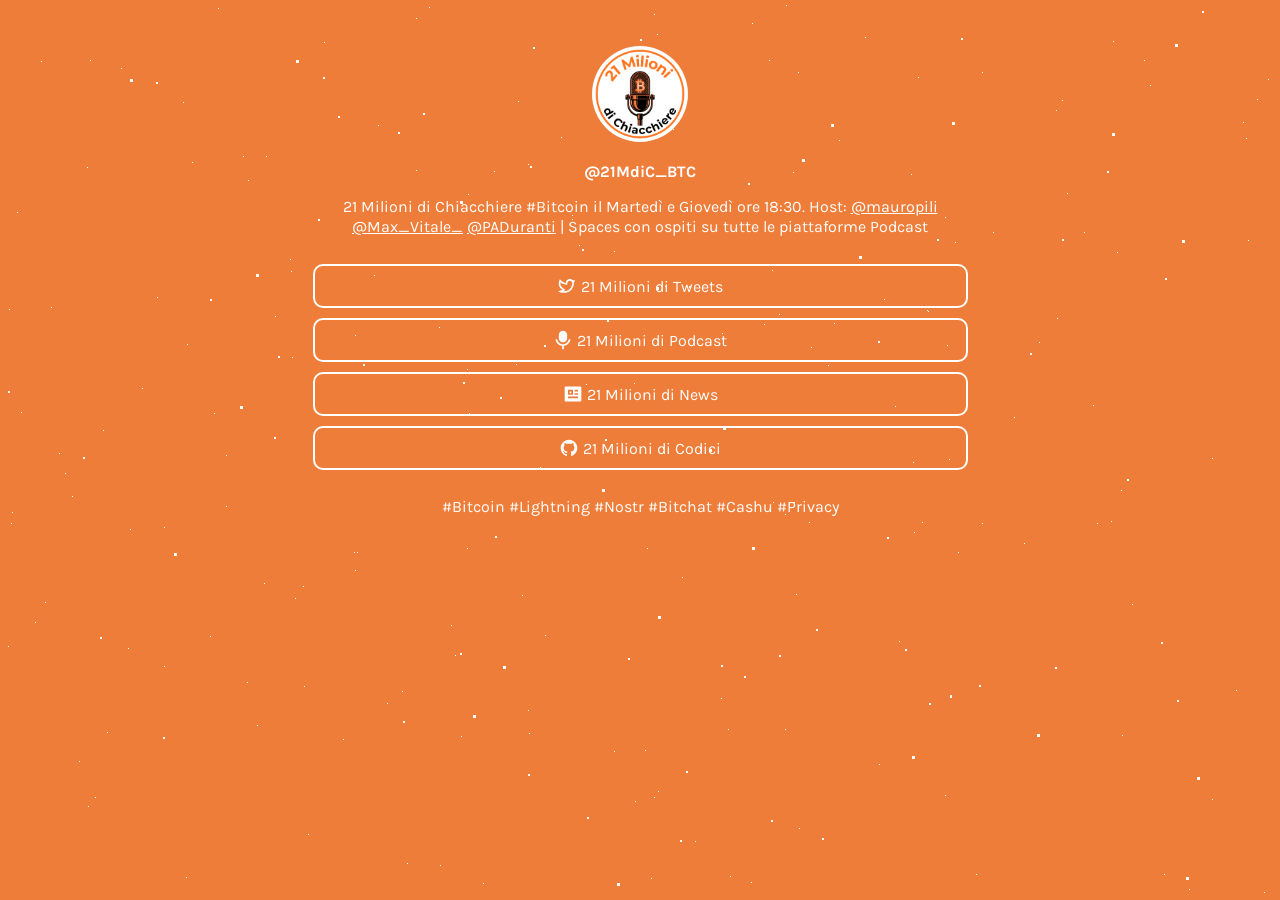
==== index.html @ 263c5168 "add github" ====
<!DOCTYPE html>
<html lang="it">
  <head>
    <meta charset="UTF-8">
    <meta name="viewport" content="width=device-width, initial-scale=1.0">

    <title>21 Milioni | Podcast, News & More</title>
    <meta name="description" content="21 Milioni di Chiacchiere #Bitcoin il Martedì e Giovedì ore 18:30. Host: @mauropili @Max_Vitale_ @PADuranti | Spaces con ospiti su tutte le piattaforme Podcast">

    <meta property="og:title" content="21 Milioni | Podcast, News & More">
    <meta property="og:description" content="21 Milioni di Chiacchiere #Bitcoin il Martedì e Giovedì ore 18:30. Host: @mauropili @Max_Vitale_ @PADuranti | Spaces con ospiti su tutte le piattaforme Podcast">
    <meta property="og:image" content="https://21milioni.com/banner.png">
    <meta property="og:url" content="https://21milioni.com">
    <meta property="og:type" content="website">

    <meta name="twitter:card" content="summary_large_image">
    <meta name="twitter:title" content="21 Milioni | Podcast, News & More">
    <meta name="twitter:description" content="21 Milioni di Chiacchiere #Bitcoin il Martedì e Giovedì ore 18:30. Host: @mauropili @Max_Vitale_ @PADuranti | Spaces con ospiti su tutte le piattaforme Podcast">
    <meta name="twitter:image" content="https://21milioni.com/banner.png">

    <link rel="canonical" href="https://21milioni.com">

    <!-- Favicon -->
    <link rel="icon" href="avatar.png" type="image/x-icon" />
    <!-- Core theme CSS -->
    <link rel="stylesheet" href="style.css">
  </head>

  <body>
    <!-- Parallax Pixel Background Animation -->
    <section class="animated-background">
      <div id="stars1"></div>
      <div id="stars2"></div>
      <div id="stars3"></div>
    </section>
    <!-- End of Parallax Pixel Background Animation -->

    <div id="profilePicture">
      <img src="avatar.png" alt="21 Milioni">
    </div>

    <div id="userName">
      @21MdiC_BTC
    </div>

    <div id="bio">
      21 Milioni di Chiacchiere #Bitcoin il Martedì e Giovedì ore 18:30. Host: <a href="https://twitter.com/mauropili" target="_blank">@mauropili</a> <a href="https://twitter.com/Max_Vitale_" target="_blank">@Max_Vitale_</a> <a href="https://twitter.com/PADuranti" target="_blank">@PADuranti</a> | Spaces con ospiti su tutte le piattaforme Podcast
    </div>

    <div id="links">
      <a class="link" href="https://x.com/21MdiC_BTC" target="_blank">
        <svg class="icon" width="20" xmlns="http://www.w3.org/2000/svg" viewBox="0 0 24 24" fill="currentColor"><path d="M15.3499 5.55005C13.7681 5.55005 12.4786 6.81809 12.4504 8.39658L12.4223 9.97162C12.4164 10.3029 12.143 10.5667 11.8117 10.5608C11.7881 10.5604 11.7646 10.5586 11.7413 10.5554L10.1805 10.3426C8.12699 10.0625 6.15883 9.11736 4.27072 7.54411C3.67275 10.8538 4.84 13.1472 7.65342 14.916L9.40041 16.0142C9.68095 16.1906 9.7654 16.561 9.58903 16.8415C9.54861 16.9058 9.49636 16.9619 9.43504 17.0067L7.84338 18.1696C8.78973 18.229 9.68938 18.1875 10.435 18.0387C15.1526 17.0973 18.2897 13.547 18.2897 7.69109C18.2897 7.213 17.2774 5.55005 15.3499 5.55005ZM10.4507 8.3609C10.4983 5.69584 12.6735 3.55005 15.3499 3.55005C16.7132 3.55005 17.9465 4.10683 18.8348 5.0054C19.5462 5.00005 20.1514 5.17991 21.5035 4.35967C21.1693 6.00005 21.0034 6.71201 20.2897 7.69109C20.2897 15.3326 15.5926 19.0489 10.8264 20C7.5587 20.6522 2.80646 19.5815 1.44531 18.1587C2.13874 18.1054 4.95928 17.802 6.58895 16.6092C5.20994 15.6987 -0.278631 12.4681 3.32772 3.78642C5.02119 5.76307 6.73797 7.10855 8.47807 7.82286C9.63548 8.29798 9.91978 8.2885 10.4507 8.3609Z"></path></svg>
        21 Milioni di Tweets
      </a>
      <a class="link" href="https://fountain.fm/show/zcAwj4EvYevOvVK0cLCh" target="_blank">
        <svg class="icon" width="20" xmlns="http://www.w3.org/2000/svg" viewBox="0 0 24 24" fill="currentColor"><path d="M11.9998 1C14.7612 1 16.9998 3.23858 16.9998 6V10C16.9998 12.7614 14.7612 15 11.9998 15C9.23833 15 6.99976 12.7614 6.99976 10V6C6.99976 3.23858 9.23833 1 11.9998 1ZM3.05469 11H5.07065C5.55588 14.3923 8.47329 17 11.9998 17C15.5262 17 18.4436 14.3923 18.9289 11H20.9448C20.4837 15.1716 17.1714 18.4839 12.9998 18.9451V23H10.9998V18.9451C6.82814 18.4839 3.51584 15.1716 3.05469 11Z"></path></svg>
        21 Milioni di Podcast
      </a>
      <a class="link" href="https://news.21milioni.com" target="_blank">
        <svg class="icon" width="20" xmlns="http://www.w3.org/2000/svg" viewBox="0 0 24 24" fill="currentColor"><path d="M3 3C2.44772 3 2 3.44772 2 4V20C2 20.5523 2.44772 21 3 21H21C21.5523 21 22 20.5523 22 20V4C22 3.44772 21.5523 3 21 3H3ZM6 7H12V13H6V7ZM8 9V11H10V9H8ZM18 9H14V7H18V9ZM14 13V11H18V13H14ZM6 17V15L18 15V17L6 17Z"></path></svg>
        21 Milioni di News
      </a>
      <a class="link" href="https://github.com/21-milioni" target="_blank">
        <svg class="icon" width="20" xmlns="http://www.w3.org/2000/svg" viewBox="0 0 24 24" fill="currentColor"><path d="M12.001 2C6.47598 2 2.00098 6.475 2.00098 12C2.00098 16.425 4.86348 20.1625 8.83848 21.4875C9.33848 21.575 9.52598 21.275 9.52598 21.0125C9.52598 20.775 9.51348 19.9875 9.51348 19.15C7.00098 19.6125 6.35098 18.5375 6.15098 17.975C6.03848 17.6875 5.55098 16.8 5.12598 16.5625C4.77598 16.375 4.27598 15.9125 5.11348 15.9C5.90098 15.8875 6.46348 16.625 6.65098 16.925C7.55098 18.4375 8.98848 18.0125 9.56348 17.75C9.65098 17.1 9.91348 16.6625 10.201 16.4125C7.97598 16.1625 5.65098 15.3 5.65098 11.475C5.65098 10.3875 6.03848 9.4875 6.67598 8.7875C6.57598 8.5375 6.22598 7.5125 6.77598 6.1375C6.77598 6.1375 7.61348 5.875 9.52598 7.1625C10.326 6.9375 11.176 6.825 12.026 6.825C12.876 6.825 13.726 6.9375 14.526 7.1625C16.4385 5.8625 17.276 6.1375 17.276 6.1375C17.826 7.5125 17.476 8.5375 17.376 8.7875C18.0135 9.4875 18.401 10.375 18.401 11.475C18.401 15.3125 16.0635 16.1625 13.8385 16.4125C14.201 16.725 14.5135 17.325 14.5135 18.2625C14.5135 19.6 14.501 20.675 14.501 21.0125C14.501 21.275 14.6885 21.5875 15.1885 21.4875C19.259 20.1133 21.9999 16.2963 22.001 12C22.001 6.475 17.526 2 12.001 2Z"></path></svg>
        21 Milioni di Codici
      </a>
    </div>

    <div id="hashtag">
      #Bitcoin #Lightning #Nostr #Bitchat #Cashu #Privacy
    </div>
  </body>
</html>
---- style.css ----
@import url('https://fonts.googleapis.com/css?family=Karla:400,700&display=swap');

:root {
    --bgColor: rgb(238, 125, 58);
    --bgColor2: rgb(238, 125, 58);
    --accentColor: #FFF;
    --font: 'Karla', sans-serif;
    --delay: .3s;
}

a {
    color: white;
}

body {
    margin: 0;
    padding: 0;
    min-height: 100vh;
    font-family: var(--font);
    background: radial-gradient(ellipse at bottom, var(--bgColor) 0%, var(--bgColor2) 100%);
    /* background-image: url('https://bit.ly/3nFVqJh'); */
    opacity: 0;
    animation: 1s ease-out var(--delay) 1 transitionAnimation; /* duration/timing-function/delay/iterations/name */
    animation-fill-mode: forwards;
    background-repeat: no-repeat;
    background-size: cover;
    position: relative;
}

#profilePicture, #profilePicture img {
    position: relative;
    width: 96px;
    height: 96px;
    display: block;
    margin: 40px auto 20px;
    border-radius: 50%;
    -webkit-tap-highlight-color: transparent;
}

#userName {
    color: var(--accentColor);
    font-size: 1rem;
    font-weight: bold;
    line-height: 1.25;
    display: block;
    font-family: var(--font);
    width: 100%;
    text-align: center;
    text-decoration: none;
}

#bio {
    color: var(--accentColor);
    font-size: 1rem;
    line-height: 1.25;
    display: block;
    font-family: var(--font);
    width: 100%;
    text-align: center;
    text-decoration: none;
    padding-left: 20px;
    padding-right: 20px;
    margin-top: 15px;
    margin-bottom: 15px;
    max-width: 675px;
    margin-left: auto;
    margin-right: auto;
}

#links {
    max-width: 675px;
    width: auto;
    display: block;
    margin: 27px auto;
}

.link {
    position: relative;
    background-color: transparent;
    color: var(--accentColor);
    border: solid var(--accentColor) 2px;
    border-radius: 10px;
    font-size: 1rem;
    text-align: center;
    display: block;
    margin-left: 10px;
    margin-right: 10px;
    margin-bottom: 10px;
    padding: 10px; /* 17px */
    text-decoration: none;
    /* transition: all .25s cubic-bezier(.08, .59, .29, .99); */
    -webkit-tap-highlight-color: transparent;
}

@media (hover: hover) {
    .link:hover {
        background-color: var(--accentColor);
        color: var(--bgColor);
    }
}

.link:active {
    background-color: var(--accentColor);
    color: var(--bgColor);
}

#hashtag {
    position: relative;
    padding-bottom: 20px;
    color: var(--accentColor);
    font-size: 1rem;
    display: block;
    font-family: var(--font);
    width: 100%;
    text-align: center;
}


/*-------------------------animations-----------------------*/
@keyframes transitionAnimation {
    0% {
        opacity: 0;
        transform: translateY(-10px);
    }
    100% {
        opacity: 1;
        transform: translateY(0);
    }
}

@keyframes animate {
    0% {
      background-position: -500%;
    }
    100% {
      background-position: 500%;
    }
}

@keyframes animStar {
    from {
        transform: translateY(0px);
    }
    to {
        transform: translateY(-2000px);
    }
}


/*-------------------------popup------------------------*/
/* credits: https://www.youtube.com/watch?v=lAS2glU0xlc */
.overlay {
    display: flex;
    align-items: center;
    justify-content: center;
    position: fixed;
    top: 0;
    bottom: 0;
    left: 0;
    right: 0;
    background-color: rgba(0, 0, 0, 0.7);
    z-index: 2;
    visibility: hidden;
    opacity: 0;
    overflow: hidden;
    transition: .5s ease-in-out;
}

.popup {
    position: relative;
    top: -43%;
    /* right: -100vh; */
    display: flex;
    flex-direction: column;
    align-items: center;
    max-width: 400px;
    /* max-height: 500px; */
    width: auto;
    height: auto;
    margin: 56px;
    background-color: var(--bgColor);
    /* transform: rotate(32deg); */
    transform: scale(0);
    transition: .5s ease-in-out;
}

.popup-quote {
    font-family : Baskerville, Georgia, serif;
    font-style : italic;
    position: flex;
    color: var(--accentColor);
    padding: 20px;
    text-align: center;
    font-size: 1rem;
}

.popup-photo {
    display: flex;
    width: 100%;
    height: 100%;
}

.popup-photo img {
    width: 100%;
    height: 100%;
}

.overlay:target {
    visibility: visible;
    opacity: 1;
}

.overlay:target .popup {
    transform: scale(1);
    top: 0;
    /* right: 0; */
    /* transform: rotate(0); */
}

.popup-close {
    position: absolute;
    right: -1rem;
    top: -1rem;
    width: 3rem;
    height: 3rem;
    font-size: 1.7rem;
    font-weight: 400;
    border-radius: 100%;
    background-color: var(--bgColor);
    z-index: 4;
    color: var(--accentColor);
    line-height: 2.7rem;
    text-align: center;
    cursor: pointer;
    text-decoration: none;
    -webkit-tap-highlight-color: transparent;
}

@media (hover: hover) {
    .popup-close:hover {
        background-color: var(--accentColor);
        color: var(--bgColor);
    }
}

.popup-close:active {
    background-color: var(--accentColor);
    color: var(--bgColor);
}


/*-----------------------parallax-----------------------*/
/* credits: https://www.youtube.com/watch?v=aywzn9cf-_U */
#stars1 {
    width: 1px;
    height: 1px;
    background: transparent;
    animation: animStar 120s linear infinite;

    box-shadow: 779px 1331px #fff, 324px 42px #fff, 303px 586px #fff,
    1312px 276px #fff, 451px 625px #fff, 521px 1931px #fff, 1087px 1871px #fff,
    36px 1546px #fff, 132px 934px #fff, 1698px 901px #fff, 1418px 664px #fff,
    1448px 1157px #fff, 1084px 232px #fff, 347px 1776px #fff, 1722px 243px #fff,
    1629px 835px #fff, 479px 969px #fff, 1231px 960px #fff, 586px 384px #fff,
    164px 527px #fff, 8px 646px #fff, 1150px 1126px #fff, 665px 1357px #fff,
    1556px 1982px #fff, 1260px 1961px #fff, 1675px 1741px #fff,
    1843px 1514px #fff, 718px 1628px #fff, 242px 1343px #fff, 1497px 1880px #fff,
    1364px 230px #fff, 1739px 1302px #fff, 636px 959px #fff, 304px 686px #fff,
    614px 751px #fff, 1935px 816px #fff, 1428px 60px #fff, 355px 335px #fff,
    1594px 158px #fff, 90px 60px #fff, 1553px 162px #fff, 1239px 1825px #fff,
    1945px 587px #fff, 749px 1785px #fff, 1987px 1172px #fff, 1301px 1237px #fff,
    1039px 342px #fff, 1585px 1481px #fff, 995px 1048px #fff, 524px 932px #fff,
    214px 413px #fff, 1701px 1300px #fff, 1037px 1613px #fff, 1871px 996px #fff,
    1360px 1635px #fff, 1110px 1313px #fff, 412px 1783px #fff, 1949px 177px #fff,
    903px 1854px #fff, 700px 1936px #fff, 378px 125px #fff, 308px 834px #fff,
    1118px 962px #fff, 1350px 1929px #fff, 781px 1811px #fff, 561px 137px #fff,
    757px 1148px #fff, 1670px 1979px #fff, 343px 739px #fff, 945px 795px #fff,
    576px 1903px #fff, 1078px 1436px #fff, 1583px 450px #fff, 1366px 474px #fff,
    297px 1873px #fff, 192px 162px #fff, 1624px 1633px #fff, 59px 453px #fff,
    82px 1872px #fff, 1933px 498px #fff, 1966px 1974px #fff, 1975px 1688px #fff,
    779px 314px #fff, 1858px 1543px #fff, 73px 1507px #fff, 1693px 975px #fff,
    1683px 108px #fff, 1768px 1654px #fff, 654px 14px #fff, 494px 171px #fff,
    1689px 1895px #fff, 1660px 263px #fff, 1031px 903px #fff, 1203px 1393px #fff,
    1333px 1421px #fff, 1113px 41px #fff, 1206px 1645px #fff, 1325px 1635px #fff,
    142px 388px #fff, 572px 215px #fff, 1535px 296px #fff, 1419px 407px #fff,
    1379px 1003px #fff, 329px 469px #fff, 1791px 1652px #fff, 935px 1802px #fff,
    1330px 1820px #fff, 421px 1933px #fff, 828px 365px #fff, 275px 316px #fff,
    707px 960px #fff, 1605px 1554px #fff, 625px 58px #fff, 717px 1697px #fff,
    1669px 246px #fff, 1925px 322px #fff, 1154px 1803px #fff, 1929px 295px #fff,
    1248px 240px #fff, 1045px 1755px #fff, 166px 942px #fff, 1888px 1773px #fff,
    678px 1963px #fff, 1370px 569px #fff, 1974px 1400px #fff, 1786px 460px #fff,
    51px 307px #fff, 784px 1400px #fff, 730px 1258px #fff, 1712px 393px #fff,
    416px 170px #fff, 1797px 1932px #fff, 572px 219px #fff, 1557px 1856px #fff,
    218px 8px #fff, 348px 1334px #fff, 469px 413px #fff, 385px 1738px #fff,
    1357px 1818px #fff, 240px 942px #fff, 248px 1847px #fff, 1535px 806px #fff,
    236px 1514px #fff, 1429px 1556px #fff, 73px 1633px #fff, 1398px 1121px #fff,
    671px 1301px #fff, 1404px 1663px #fff, 740px 1018px #fff, 1600px 377px #fff,
    785px 514px #fff, 112px 1084px #fff, 1915px 1887px #fff, 1463px 1848px #fff,
    687px 1115px #fff, 1268px 1768px #fff, 1729px 1425px #fff,
    1284px 1022px #fff, 801px 974px #fff, 1975px 1317px #fff, 1354px 834px #fff,
    1446px 1484px #fff, 1283px 1786px #fff, 11px 523px #fff, 1842px 236px #fff,
    1355px 654px #fff, 429px 7px #fff, 1033px 1128px #fff, 157px 297px #fff,
    545px 635px #fff, 52px 1080px #fff, 827px 1520px #fff, 1121px 490px #fff,
    9px 309px #fff, 1744px 1586px #fff, 1014px 417px #fff, 1534px 524px #fff,
    958px 552px #fff, 1403px 1496px #fff, 387px 703px #fff, 1522px 548px #fff,
    1355px 282px #fff, 1532px 601px #fff, 1838px 790px #fff, 290px 259px #fff,
    295px 598px #fff, 1601px 539px #fff, 1561px 1272px #fff, 34px 1922px #fff,
    1024px 543px #fff, 467px 369px #fff, 722px 333px #fff, 1976px 1255px #fff,
    766px 983px #fff, 1582px 1285px #fff, 12px 512px #fff, 617px 1410px #fff,
    682px 577px #fff, 1334px 1438px #fff, 439px 327px #fff, 1617px 1661px #fff,
    673px 129px #fff, 794px 941px #fff, 1386px 1902px #fff, 37px 1353px #fff,
    1467px 1353px #fff, 416px 18px #fff, 187px 344px #fff, 200px 1898px #fff,
    1491px 1619px #fff, 811px 347px #fff, 924px 1827px #fff, 945px 217px #fff,
    1735px 1228px #fff, 379px 1890px #fff, 79px 761px #fff, 825px 1837px #fff,
    1980px 1558px #fff, 1308px 1573px #fff, 1488px 1726px #fff,
    382px 1208px #fff, 522px 595px #fff, 1277px 1898px #fff, 354px 552px #fff,
    161px 1784px #fff, 614px 251px #fff, 526px 1576px #fff, 17px 212px #fff,
    179px 996px #fff, 467px 1208px #fff, 1944px 1838px #fff, 1140px 1093px #fff,
    858px 1007px #fff, 200px 1064px #fff, 423px 1964px #fff, 1945px 439px #fff,
    1377px 689px #fff, 1120px 1437px #fff, 1876px 668px #fff, 907px 1324px #fff,
    343px 1976px #fff, 1816px 1501px #fff, 1849px 177px #fff, 647px 91px #fff,
    1984px 1012px #fff, 1336px 1300px #fff, 128px 648px #fff, 305px 1060px #fff,
    1324px 826px #fff, 1263px 1314px #fff, 1801px 629px #fff, 1614px 1555px #fff,
    1634px 90px #fff, 1603px 452px #fff, 891px 1984px #fff, 1556px 1906px #fff,
    121px 68px #fff, 1676px 1714px #fff, 516px 936px #fff, 1947px 1492px #fff,
    1455px 1519px #fff, 45px 602px #fff, 205px 1039px #fff, 793px 172px #fff,
    1562px 1739px #fff, 1056px 110px #fff, 1512px 379px #fff, 1795px 1621px #fff,
    1848px 607px #fff, 262px 1719px #fff, 477px 991px #fff, 483px 883px #fff,
    1239px 1197px #fff, 1496px 647px #fff, 1649px 25px #fff, 1491px 1946px #fff,
    119px 996px #fff, 179px 1472px #fff, 1341px 808px #fff, 1565px 1700px #fff,
    407px 1544px #fff, 1754px 357px #fff, 1288px 981px #fff, 902px 1997px #fff,
    1755px 1668px #fff, 186px 877px #fff, 1202px 1882px #fff, 461px 1213px #fff,
    1400px 748px #fff, 1969px 1899px #fff, 809px 522px #fff, 514px 1219px #fff,
    374px 275px #fff, 938px 1973px #fff, 357px 552px #fff, 144px 1722px #fff,
    1572px 912px #fff, 402px 1858px #fff, 1544px 1195px #fff, 667px 1257px #fff,
    727px 1496px #fff, 993px 232px #fff, 1772px 313px #fff, 1040px 1590px #fff,
    1204px 1973px #fff, 1268px 79px #fff, 1555px 1048px #fff, 986px 1707px #fff,
    978px 1710px #fff, 713px 360px #fff, 407px 863px #fff, 461px 736px #fff,
    284px 1608px #fff, 103px 430px #fff, 1283px 1319px #fff, 977px 1186px #fff,
    1966px 1516px #fff, 1287px 1129px #fff, 70px 1098px #fff, 1189px 889px #fff,
    1126px 1734px #fff, 309px 1292px #fff, 879px 764px #fff, 65px 473px #fff,
    1003px 1959px #fff, 658px 791px #fff, 402px 1576px #fff, 35px 622px #fff,
    529px 1589px #fff, 164px 666px #fff, 1876px 1290px #fff, 1541px 526px #fff,
    270px 1297px #fff, 440px 865px #fff, 1500px 802px #fff, 182px 1754px #fff,
    1264px 892px #fff, 272px 1249px #fff, 1289px 1535px #fff, 190px 1646px #fff,
    955px 242px #fff, 1456px 1597px #fff, 1727px 1983px #fff, 635px 801px #fff,
    226px 455px #fff, 1396px 1710px #fff, 849px 1863px #fff, 237px 1264px #fff,
    839px 140px #fff, 1122px 735px #fff, 1280px 15px #fff, 1318px 242px #fff,
    1819px 1148px #fff, 333px 1392px #fff, 1949px 553px #fff, 1878px 1332px #fff,
    467px 548px #fff, 1812px 1082px #fff, 1067px 193px #fff, 243px 156px #fff,
    483px 1616px #fff, 1714px 933px #fff, 759px 1800px #fff, 1822px 995px #fff,
    1877px 572px #fff, 581px 1084px #fff, 107px 732px #fff, 642px 1837px #fff,
    166px 1493px #fff, 1555px 198px #fff, 819px 307px #fff, 947px 345px #fff,
    827px 224px #fff, 927px 1394px #fff, 540px 467px #fff, 1093px 405px #fff,
    1140px 927px #fff, 130px 529px #fff, 33px 1980px #fff, 1147px 1663px #fff,
    1616px 1436px #fff, 528px 710px #fff, 798px 1100px #fff, 505px 1480px #fff,
    899px 641px #fff, 1909px 1949px #fff, 1311px 964px #fff, 979px 1301px #fff,
    1393px 969px #fff, 1793px 1886px #fff, 292px 357px #fff, 1196px 1718px #fff,
    1290px 1994px #fff, 537px 1973px #fff, 1181px 1674px #fff,
    1740px 1566px #fff, 1307px 265px #fff, 922px 522px #fff, 1892px 472px #fff,
    384px 1746px #fff, 392px 1098px #fff, 647px 548px #fff, 390px 1498px #fff,
    1246px 138px #fff, 730px 876px #fff, 192px 1472px #fff, 1790px 1789px #fff,
    928px 311px #fff, 1253px 1647px #fff, 747px 1921px #fff, 1561px 1025px #fff,
    1533px 1292px #fff, 1985px 195px #fff, 728px 729px #fff, 1712px 1936px #fff,
    512px 1717px #fff, 1528px 483px #fff, 313px 1642px #fff, 281px 1849px #fff,
    1212px 799px #fff, 435px 1191px #fff, 1422px 611px #fff, 1718px 1964px #fff,
    411px 944px #fff, 210px 636px #fff, 1502px 1295px #fff, 1434px 349px #fff,
    769px 60px #fff, 747px 1053px #fff, 789px 504px #fff, 1436px 1264px #fff,
    1893px 1225px #fff, 1394px 1788px #fff, 1108px 1317px #fff,
    1673px 1395px #fff, 854px 1010px #fff, 1705px 80px #fff, 1858px 148px #fff,
    1729px 344px #fff, 1388px 664px #fff, 895px 406px #fff, 1479px 157px #fff,
    1441px 1157px #fff, 552px 1900px #fff, 516px 364px #fff, 1647px 189px #fff,
    1427px 1071px #fff, 785px 729px #fff, 1080px 1710px #fff, 504px 204px #fff,
    1177px 1622px #fff, 657px 34px #fff, 1296px 1099px #fff, 248px 180px #fff,
    1212px 1568px #fff, 667px 1562px #fff, 695px 841px #fff, 1608px 1247px #fff,
    751px 882px #fff, 87px 167px #fff, 607px 1368px #fff, 1363px 1203px #fff,
    1836px 317px #fff, 1668px 1703px #fff, 830px 1154px #fff, 1721px 1398px #fff,
    1601px 1280px #fff, 976px 874px #fff, 1743px 254px #fff, 1020px 1815px #fff,
    1670px 1766px #fff, 1890px 735px #fff, 1379px 136px #fff, 1864px 695px #fff,
    206px 965px #fff, 1404px 1932px #fff, 1923px 1360px #fff, 247px 682px #fff,
    519px 1708px #fff, 645px 750px #fff, 1164px 1204px #fff, 834px 323px #fff,
    172px 1350px #fff, 213px 972px #fff, 1837px 190px #fff, 285px 1806px #fff,
    1047px 1299px #fff, 1548px 825px #fff, 1730px 324px #fff, 1346px 1909px #fff,
    772px 270px #fff, 345px 1190px #fff, 478px 1433px #fff, 1479px 25px #fff,
    1994px 1830px #fff, 1744px 732px #fff, 20px 1635px #fff, 690px 1795px #fff,
    1594px 569px #fff, 579px 245px #fff, 1398px 733px #fff, 408px 1352px #fff,
    1774px 120px #fff, 1152px 1370px #fff, 1698px 1810px #fff, 710px 1450px #fff,
    665px 286px #fff, 493px 1720px #fff, 786px 5px #fff, 637px 1140px #fff,
    764px 324px #fff, 927px 310px #fff, 938px 1424px #fff, 1884px 744px #fff,
    913px 462px #fff, 1831px 1936px #fff, 1527px 249px #fff, 36px 1381px #fff,
    1597px 581px #fff, 1530px 355px #fff, 949px 459px #fff, 799px 828px #fff,
    242px 1471px #fff, 654px 797px #fff, 796px 594px #fff, 1365px 678px #fff,
    752px 23px #fff, 1630px 541px #fff, 982px 72px #fff, 1733px 1831px #fff,
    21px 412px #fff, 775px 998px #fff, 335px 1945px #fff, 264px 583px #fff,
    158px 1311px #fff, 528px 164px #fff, 1978px 574px #fff, 717px 1203px #fff,
    734px 1591px #fff, 1555px 820px #fff, 16px 1943px #fff, 1625px 1177px #fff,
    1236px 690px #fff, 1585px 1590px #fff, 1737px 1728px #fff, 721px 698px #fff,
    1804px 1186px #fff, 166px 980px #fff, 1850px 230px #fff, 330px 1712px #fff,
    95px 797px #fff, 1948px 1078px #fff, 469px 939px #fff, 1269px 1899px #fff,
    955px 1220px #fff, 1137px 1075px #fff, 312px 1293px #fff, 986px 1762px #fff,
    1103px 1238px #fff, 428px 1993px #fff, 355px 570px #fff, 977px 1836px #fff,
    1395px 1092px #fff, 276px 913px #fff, 1743px 656px #fff, 773px 502px #fff,
    1686px 1322px #fff, 1516px 1945px #fff, 1334px 501px #fff, 266px 156px #fff,
    455px 655px #fff, 798px 72px #fff, 1059px 1259px #fff, 1402px 1687px #fff,
    236px 1329px #fff, 1455px 786px #fff, 146px 1228px #fff, 1851px 823px #fff,
    1062px 100px #fff, 1220px 953px #fff, 20px 1826px #fff, 36px 1063px #fff,
    1525px 338px #fff, 790px 1521px #fff, 741px 1099px #fff, 288px 1489px #fff,
    700px 1060px #fff, 390px 1071px #fff, 411px 1036px #fff, 1853px 1072px #fff,
    1446px 1085px #fff, 1164px 874px #fff, 924px 925px #fff, 291px 271px #fff,
    1257px 1964px #fff, 1580px 1352px #fff, 1507px 1216px #fff, 211px 956px #fff,
    985px 1195px #fff, 975px 1640px #fff, 518px 101px #fff, 663px 1395px #fff,
    914px 532px #fff, 145px 1320px #fff, 69px 1397px #fff, 982px 523px #fff,
    257px 725px #fff, 1599px 831px #fff, 1636px 1513px #fff, 1250px 1158px #fff,
    1132px 604px #fff, 183px 102px #fff, 1057px 318px #fff, 1247px 1835px #fff,
    1983px 1110px #fff, 1077px 1455px #fff, 921px 1770px #fff, 806px 1350px #fff,
    1938px 1992px #fff, 855px 1260px #fff, 902px 1345px #fff, 658px 1908px #fff,
    1845px 679px #fff, 712px 1482px #fff, 595px 950px #fff, 1784px 1992px #fff,
    1847px 1785px #fff, 691px 1004px #fff, 175px 1179px #fff, 1666px 1911px #fff,
    41px 61px #fff, 971px 1080px #fff, 1830px 1450px #fff, 1351px 1518px #fff,
    1257px 99px #fff, 1395px 1498px #fff, 1117px 252px #fff, 1779px 597px #fff,
    1346px 729px #fff, 1108px 1144px #fff, 402px 691px #fff, 72px 496px #fff,
    1673px 1604px #fff, 1497px 974px #fff, 1865px 1664px #fff, 88px 806px #fff,
    918px 77px #fff, 244px 1118px #fff, 256px 1820px #fff, 1851px 1840px #fff,
    605px 1851px #fff, 634px 383px #fff, 865px 37px #fff, 943px 1024px #fff,
    1951px 177px #fff, 1097px 523px #fff, 985px 1700px #fff, 1243px 122px #fff,
    768px 1070px #fff, 468px 194px #fff, 320px 1867px #fff, 1850px 185px #fff,
    380px 1616px #fff, 468px 1294px #fff, 1122px 1743px #fff, 884px 299px #fff,
    1300px 1917px #fff, 1860px 396px #fff, 1270px 990px #fff, 529px 733px #fff,
    1975px 1347px #fff, 1885px 685px #fff, 226px 506px #fff, 651px 878px #fff,
    1323px 680px #fff, 1284px 680px #fff, 238px 1967px #fff, 911px 174px #fff,
    1111px 521px #fff, 1150px 85px #fff, 794px 502px #fff, 484px 1856px #fff,
    1809px 368px #fff, 112px 953px #fff, 590px 1009px #fff, 1655px 311px #fff,
    100px 1026px #fff, 1803px 352px #fff, 865px 306px #fff, 1077px 1019px #fff,
    1335px 872px #fff, 1647px 1298px #fff, 1233px 1387px #fff, 698px 1036px #fff,
    659px 1860px #fff, 388px 1412px #fff, 1212px 458px #fff, 755px 1468px #fff,
    696px 1654px #fff, 1144px 60px #fff;
}

#stars1:after {
    content: '';
    position: absolute;
    top: auto;
    width: 1px;
    height: 1px;
    background: transparent;

    box-shadow: 779px 1331px #fff, 324px 42px #fff, 303px 586px #fff,
    1312px 276px #fff, 451px 625px #fff, 521px 1931px #fff, 1087px 1871px #fff,
    36px 1546px #fff, 132px 934px #fff, 1698px 901px #fff, 1418px 664px #fff,
    1448px 1157px #fff, 1084px 232px #fff, 347px 1776px #fff, 1722px 243px #fff,
    1629px 835px #fff, 479px 969px #fff, 1231px 960px #fff, 586px 384px #fff,
    164px 527px #fff, 8px 646px #fff, 1150px 1126px #fff, 665px 1357px #fff,
    1556px 1982px #fff, 1260px 1961px #fff, 1675px 1741px #fff,
    1843px 1514px #fff, 718px 1628px #fff, 242px 1343px #fff, 1497px 1880px #fff,
    1364px 230px #fff, 1739px 1302px #fff, 636px 959px #fff, 304px 686px #fff,
    614px 751px #fff, 1935px 816px #fff, 1428px 60px #fff, 355px 335px #fff,
    1594px 158px #fff, 90px 60px #fff, 1553px 162px #fff, 1239px 1825px #fff,
    1945px 587px #fff, 749px 1785px #fff, 1987px 1172px #fff, 1301px 1237px #fff,
    1039px 342px #fff, 1585px 1481px #fff, 995px 1048px #fff, 524px 932px #fff,
    214px 413px #fff, 1701px 1300px #fff, 1037px 1613px #fff, 1871px 996px #fff,
    1360px 1635px #fff, 1110px 1313px #fff, 412px 1783px #fff, 1949px 177px #fff,
    903px 1854px #fff, 700px 1936px #fff, 378px 125px #fff, 308px 834px #fff,
    1118px 962px #fff, 1350px 1929px #fff, 781px 1811px #fff, 561px 137px #fff,
    757px 1148px #fff, 1670px 1979px #fff, 343px 739px #fff, 945px 795px #fff,
    576px 1903px #fff, 1078px 1436px #fff, 1583px 450px #fff, 1366px 474px #fff,
    297px 1873px #fff, 192px 162px #fff, 1624px 1633px #fff, 59px 453px #fff,
    82px 1872px #fff, 1933px 498px #fff, 1966px 1974px #fff, 1975px 1688px #fff,
    779px 314px #fff, 1858px 1543px #fff, 73px 1507px #fff, 1693px 975px #fff,
    1683px 108px #fff, 1768px 1654px #fff, 654px 14px #fff, 494px 171px #fff,
    1689px 1895px #fff, 1660px 263px #fff, 1031px 903px #fff, 1203px 1393px #fff,
    1333px 1421px #fff, 1113px 41px #fff, 1206px 1645px #fff, 1325px 1635px #fff,
    142px 388px #fff, 572px 215px #fff, 1535px 296px #fff, 1419px 407px #fff,
    1379px 1003px #fff, 329px 469px #fff, 1791px 1652px #fff, 935px 1802px #fff,
    1330px 1820px #fff, 421px 1933px #fff, 828px 365px #fff, 275px 316px #fff,
    707px 960px #fff, 1605px 1554px #fff, 625px 58px #fff, 717px 1697px #fff,
    1669px 246px #fff, 1925px 322px #fff, 1154px 1803px #fff, 1929px 295px #fff,
    1248px 240px #fff, 1045px 1755px #fff, 166px 942px #fff, 1888px 1773px #fff,
    678px 1963px #fff, 1370px 569px #fff, 1974px 1400px #fff, 1786px 460px #fff,
    51px 307px #fff, 784px 1400px #fff, 730px 1258px #fff, 1712px 393px #fff,
    416px 170px #fff, 1797px 1932px #fff, 572px 219px #fff, 1557px 1856px #fff,
    218px 8px #fff, 348px 1334px #fff, 469px 413px #fff, 385px 1738px #fff,
    1357px 1818px #fff, 240px 942px #fff, 248px 1847px #fff, 1535px 806px #fff,
    236px 1514px #fff, 1429px 1556px #fff, 73px 1633px #fff, 1398px 1121px #fff,
    671px 1301px #fff, 1404px 1663px #fff, 740px 1018px #fff, 1600px 377px #fff,
    785px 514px #fff, 112px 1084px #fff, 1915px 1887px #fff, 1463px 1848px #fff,
    687px 1115px #fff, 1268px 1768px #fff, 1729px 1425px #fff,
    1284px 1022px #fff, 801px 974px #fff, 1975px 1317px #fff, 1354px 834px #fff,
    1446px 1484px #fff, 1283px 1786px #fff, 11px 523px #fff, 1842px 236px #fff,
    1355px 654px #fff, 429px 7px #fff, 1033px 1128px #fff, 157px 297px #fff,
    545px 635px #fff, 52px 1080px #fff, 827px 1520px #fff, 1121px 490px #fff,
    9px 309px #fff, 1744px 1586px #fff, 1014px 417px #fff, 1534px 524px #fff,
    958px 552px #fff, 1403px 1496px #fff, 387px 703px #fff, 1522px 548px #fff,
    1355px 282px #fff, 1532px 601px #fff, 1838px 790px #fff, 290px 259px #fff,
    295px 598px #fff, 1601px 539px #fff, 1561px 1272px #fff, 34px 1922px #fff,
    1024px 543px #fff, 467px 369px #fff, 722px 333px #fff, 1976px 1255px #fff,
    766px 983px #fff, 1582px 1285px #fff, 12px 512px #fff, 617px 1410px #fff,
    682px 577px #fff, 1334px 1438px #fff, 439px 327px #fff, 1617px 1661px #fff,
    673px 129px #fff, 794px 941px #fff, 1386px 1902px #fff, 37px 1353px #fff,
    1467px 1353px #fff, 416px 18px #fff, 187px 344px #fff, 200px 1898px #fff,
    1491px 1619px #fff, 811px 347px #fff, 924px 1827px #fff, 945px 217px #fff,
    1735px 1228px #fff, 379px 1890px #fff, 79px 761px #fff, 825px 1837px #fff,
    1980px 1558px #fff, 1308px 1573px #fff, 1488px 1726px #fff,
    382px 1208px #fff, 522px 595px #fff, 1277px 1898px #fff, 354px 552px #fff,
    161px 1784px #fff, 614px 251px #fff, 526px 1576px #fff, 17px 212px #fff,
    179px 996px #fff, 467px 1208px #fff, 1944px 1838px #fff, 1140px 1093px #fff,
    858px 1007px #fff, 200px 1064px #fff, 423px 1964px #fff, 1945px 439px #fff,
    1377px 689px #fff, 1120px 1437px #fff, 1876px 668px #fff, 907px 1324px #fff,
    343px 1976px #fff, 1816px 1501px #fff, 1849px 177px #fff, 647px 91px #fff,
    1984px 1012px #fff, 1336px 1300px #fff, 128px 648px #fff, 305px 1060px #fff,
    1324px 826px #fff, 1263px 1314px #fff, 1801px 629px #fff, 1614px 1555px #fff,
    1634px 90px #fff, 1603px 452px #fff, 891px 1984px #fff, 1556px 1906px #fff,
    121px 68px #fff, 1676px 1714px #fff, 516px 936px #fff, 1947px 1492px #fff,
    1455px 1519px #fff, 45px 602px #fff, 205px 1039px #fff, 793px 172px #fff,
    1562px 1739px #fff, 1056px 110px #fff, 1512px 379px #fff, 1795px 1621px #fff,
    1848px 607px #fff, 262px 1719px #fff, 477px 991px #fff, 483px 883px #fff,
    1239px 1197px #fff, 1496px 647px #fff, 1649px 25px #fff, 1491px 1946px #fff,
    119px 996px #fff, 179px 1472px #fff, 1341px 808px #fff, 1565px 1700px #fff,
    407px 1544px #fff, 1754px 357px #fff, 1288px 981px #fff, 902px 1997px #fff,
    1755px 1668px #fff, 186px 877px #fff, 1202px 1882px #fff, 461px 1213px #fff,
    1400px 748px #fff, 1969px 1899px #fff, 809px 522px #fff, 514px 1219px #fff,
    374px 275px #fff, 938px 1973px #fff, 357px 552px #fff, 144px 1722px #fff,
    1572px 912px #fff, 402px 1858px #fff, 1544px 1195px #fff, 667px 1257px #fff,
    727px 1496px #fff, 993px 232px #fff, 1772px 313px #fff, 1040px 1590px #fff,
    1204px 1973px #fff, 1268px 79px #fff, 1555px 1048px #fff, 986px 1707px #fff,
    978px 1710px #fff, 713px 360px #fff, 407px 863px #fff, 461px 736px #fff,
    284px 1608px #fff, 103px 430px #fff, 1283px 1319px #fff, 977px 1186px #fff,
    1966px 1516px #fff, 1287px 1129px #fff, 70px 1098px #fff, 1189px 889px #fff,
    1126px 1734px #fff, 309px 1292px #fff, 879px 764px #fff, 65px 473px #fff,
    1003px 1959px #fff, 658px 791px #fff, 402px 1576px #fff, 35px 622px #fff,
    529px 1589px #fff, 164px 666px #fff, 1876px 1290px #fff, 1541px 526px #fff,
    270px 1297px #fff, 440px 865px #fff, 1500px 802px #fff, 182px 1754px #fff,
    1264px 892px #fff, 272px 1249px #fff, 1289px 1535px #fff, 190px 1646px #fff,
    955px 242px #fff, 1456px 1597px #fff, 1727px 1983px #fff, 635px 801px #fff,
    226px 455px #fff, 1396px 1710px #fff, 849px 1863px #fff, 237px 1264px #fff,
    839px 140px #fff, 1122px 735px #fff, 1280px 15px #fff, 1318px 242px #fff,
    1819px 1148px #fff, 333px 1392px #fff, 1949px 553px #fff, 1878px 1332px #fff,
    467px 548px #fff, 1812px 1082px #fff, 1067px 193px #fff, 243px 156px #fff,
    483px 1616px #fff, 1714px 933px #fff, 759px 1800px #fff, 1822px 995px #fff,
    1877px 572px #fff, 581px 1084px #fff, 107px 732px #fff, 642px 1837px #fff,
    166px 1493px #fff, 1555px 198px #fff, 819px 307px #fff, 947px 345px #fff,
    827px 224px #fff, 927px 1394px #fff, 540px 467px #fff, 1093px 405px #fff,
    1140px 927px #fff, 130px 529px #fff, 33px 1980px #fff, 1147px 1663px #fff,
    1616px 1436px #fff, 528px 710px #fff, 798px 1100px #fff, 505px 1480px #fff,
    899px 641px #fff, 1909px 1949px #fff, 1311px 964px #fff, 979px 1301px #fff,
    1393px 969px #fff, 1793px 1886px #fff, 292px 357px #fff, 1196px 1718px #fff,
    1290px 1994px #fff, 537px 1973px #fff, 1181px 1674px #fff,
    1740px 1566px #fff, 1307px 265px #fff, 922px 522px #fff, 1892px 472px #fff,
    384px 1746px #fff, 392px 1098px #fff, 647px 548px #fff, 390px 1498px #fff,
    1246px 138px #fff, 730px 876px #fff, 192px 1472px #fff, 1790px 1789px #fff,
    928px 311px #fff, 1253px 1647px #fff, 747px 1921px #fff, 1561px 1025px #fff,
    1533px 1292px #fff, 1985px 195px #fff, 728px 729px #fff, 1712px 1936px #fff,
    512px 1717px #fff, 1528px 483px #fff, 313px 1642px #fff, 281px 1849px #fff,
    1212px 799px #fff, 435px 1191px #fff, 1422px 611px #fff, 1718px 1964px #fff,
    411px 944px #fff, 210px 636px #fff, 1502px 1295px #fff, 1434px 349px #fff,
    769px 60px #fff, 747px 1053px #fff, 789px 504px #fff, 1436px 1264px #fff,
    1893px 1225px #fff, 1394px 1788px #fff, 1108px 1317px #fff,
    1673px 1395px #fff, 854px 1010px #fff, 1705px 80px #fff, 1858px 148px #fff,
    1729px 344px #fff, 1388px 664px #fff, 895px 406px #fff, 1479px 157px #fff,
    1441px 1157px #fff, 552px 1900px #fff, 516px 364px #fff, 1647px 189px #fff,
    1427px 1071px #fff, 785px 729px #fff, 1080px 1710px #fff, 504px 204px #fff,
    1177px 1622px #fff, 657px 34px #fff, 1296px 1099px #fff, 248px 180px #fff,
    1212px 1568px #fff, 667px 1562px #fff, 695px 841px #fff, 1608px 1247px #fff,
    751px 882px #fff, 87px 167px #fff, 607px 1368px #fff, 1363px 1203px #fff,
    1836px 317px #fff, 1668px 1703px #fff, 830px 1154px #fff, 1721px 1398px #fff,
    1601px 1280px #fff, 976px 874px #fff, 1743px 254px #fff, 1020px 1815px #fff,
    1670px 1766px #fff, 1890px 735px #fff, 1379px 136px #fff, 1864px 695px #fff,
    206px 965px #fff, 1404px 1932px #fff, 1923px 1360px #fff, 247px 682px #fff,
    519px 1708px #fff, 645px 750px #fff, 1164px 1204px #fff, 834px 323px #fff,
    172px 1350px #fff, 213px 972px #fff, 1837px 190px #fff, 285px 1806px #fff,
    1047px 1299px #fff, 1548px 825px #fff, 1730px 324px #fff, 1346px 1909px #fff,
    772px 270px #fff, 345px 1190px #fff, 478px 1433px #fff, 1479px 25px #fff,
    1994px 1830px #fff, 1744px 732px #fff, 20px 1635px #fff, 690px 1795px #fff,
    1594px 569px #fff, 579px 245px #fff, 1398px 733px #fff, 408px 1352px #fff,
    1774px 120px #fff, 1152px 1370px #fff, 1698px 1810px #fff, 710px 1450px #fff,
    665px 286px #fff, 493px 1720px #fff, 786px 5px #fff, 637px 1140px #fff,
    764px 324px #fff, 927px 310px #fff, 938px 1424px #fff, 1884px 744px #fff,
    913px 462px #fff, 1831px 1936px #fff, 1527px 249px #fff, 36px 1381px #fff,
    1597px 581px #fff, 1530px 355px #fff, 949px 459px #fff, 799px 828px #fff,
    242px 1471px #fff, 654px 797px #fff, 796px 594px #fff, 1365px 678px #fff,
    752px 23px #fff, 1630px 541px #fff, 982px 72px #fff, 1733px 1831px #fff,
    21px 412px #fff, 775px 998px #fff, 335px 1945px #fff, 264px 583px #fff,
    158px 1311px #fff, 528px 164px #fff, 1978px 574px #fff, 717px 1203px #fff,
    734px 1591px #fff, 1555px 820px #fff, 16px 1943px #fff, 1625px 1177px #fff,
    1236px 690px #fff, 1585px 1590px #fff, 1737px 1728px #fff, 721px 698px #fff,
    1804px 1186px #fff, 166px 980px #fff, 1850px 230px #fff, 330px 1712px #fff,
    95px 797px #fff, 1948px 1078px #fff, 469px 939px #fff, 1269px 1899px #fff,
    955px 1220px #fff, 1137px 1075px #fff, 312px 1293px #fff, 986px 1762px #fff,
    1103px 1238px #fff, 428px 1993px #fff, 355px 570px #fff, 977px 1836px #fff,
    1395px 1092px #fff, 276px 913px #fff, 1743px 656px #fff, 773px 502px #fff,
    1686px 1322px #fff, 1516px 1945px #fff, 1334px 501px #fff, 266px 156px #fff,
    455px 655px #fff, 798px 72px #fff, 1059px 1259px #fff, 1402px 1687px #fff,
    236px 1329px #fff, 1455px 786px #fff, 146px 1228px #fff, 1851px 823px #fff,
    1062px 100px #fff, 1220px 953px #fff, 20px 1826px #fff, 36px 1063px #fff,
    1525px 338px #fff, 790px 1521px #fff, 741px 1099px #fff, 288px 1489px #fff,
    700px 1060px #fff, 390px 1071px #fff, 411px 1036px #fff, 1853px 1072px #fff,
    1446px 1085px #fff, 1164px 874px #fff, 924px 925px #fff, 291px 271px #fff,
    1257px 1964px #fff, 1580px 1352px #fff, 1507px 1216px #fff, 211px 956px #fff,
    985px 1195px #fff, 975px 1640px #fff, 518px 101px #fff, 663px 1395px #fff,
    914px 532px #fff, 145px 1320px #fff, 69px 1397px #fff, 982px 523px #fff,
    257px 725px #fff, 1599px 831px #fff, 1636px 1513px #fff, 1250px 1158px #fff,
    1132px 604px #fff, 183px 102px #fff, 1057px 318px #fff, 1247px 1835px #fff,
    1983px 1110px #fff, 1077px 1455px #fff, 921px 1770px #fff, 806px 1350px #fff,
    1938px 1992px #fff, 855px 1260px #fff, 902px 1345px #fff, 658px 1908px #fff,
    1845px 679px #fff, 712px 1482px #fff, 595px 950px #fff, 1784px 1992px #fff,
    1847px 1785px #fff, 691px 1004px #fff, 175px 1179px #fff, 1666px 1911px #fff,
    41px 61px #fff, 971px 1080px #fff, 1830px 1450px #fff, 1351px 1518px #fff,
    1257px 99px #fff, 1395px 1498px #fff, 1117px 252px #fff, 1779px 597px #fff,
    1346px 729px #fff, 1108px 1144px #fff, 402px 691px #fff, 72px 496px #fff,
    1673px 1604px #fff, 1497px 974px #fff, 1865px 1664px #fff, 88px 806px #fff,
    918px 77px #fff, 244px 1118px #fff, 256px 1820px #fff, 1851px 1840px #fff,
    605px 1851px #fff, 634px 383px #fff, 865px 37px #fff, 943px 1024px #fff,
    1951px 177px #fff, 1097px 523px #fff, 985px 1700px #fff, 1243px 122px #fff,
    768px 1070px #fff, 468px 194px #fff, 320px 1867px #fff, 1850px 185px #fff,
    380px 1616px #fff, 468px 1294px #fff, 1122px 1743px #fff, 884px 299px #fff,
    1300px 1917px #fff, 1860px 396px #fff, 1270px 990px #fff, 529px 733px #fff,
    1975px 1347px #fff, 1885px 685px #fff, 226px 506px #fff, 651px 878px #fff,
    1323px 680px #fff, 1284px 680px #fff, 238px 1967px #fff, 911px 174px #fff,
    1111px 521px #fff, 1150px 85px #fff, 794px 502px #fff, 484px 1856px #fff,
    1809px 368px #fff, 112px 953px #fff, 590px 1009px #fff, 1655px 311px #fff,
    100px 1026px #fff, 1803px 352px #fff, 865px 306px #fff, 1077px 1019px #fff,
    1335px 872px #fff, 1647px 1298px #fff, 1233px 1387px #fff, 698px 1036px #fff,
    659px 1860px #fff, 388px 1412px #fff, 1212px 458px #fff, 755px 1468px #fff,
    696px 1654px #fff, 1144px 60px #fff;
}

#stars2 {
    width: 2px;
    height: 2px;
    background: transparent;
    animation: animStar 180s linear infinite;

    box-shadow: 1448px 320px #fff, 1775px 1663px #fff, 332px 1364px #fff,
    878px 340px #fff, 569px 1832px #fff, 1422px 1684px #fff, 1946px 1907px #fff,
    121px 979px #fff, 1044px 1069px #fff, 463px 381px #fff, 423px 112px #fff,
    523px 1179px #fff, 779px 654px #fff, 1398px 694px #fff, 1085px 1464px #fff,
    1599px 1869px #fff, 801px 1882px #fff, 779px 1231px #fff, 552px 932px #fff,
    1057px 1196px #fff, 282px 1280px #fff, 496px 1986px #fff, 1833px 1120px #fff,
    1802px 1293px #fff, 6px 1696px #fff, 412px 1902px #fff, 605px 438px #fff,
    24px 1212px #fff, 234px 1320px #fff, 544px 344px #fff, 1107px 170px #fff,
    1603px 196px #fff, 905px 648px #fff, 68px 1458px #fff, 649px 1969px #fff,
    744px 675px #fff, 1127px 478px #fff, 714px 1814px #fff, 1486px 526px #fff,
    270px 1636px #fff, 1931px 149px #fff, 1807px 378px #fff, 8px 390px #fff,
    1415px 699px #fff, 1473px 1211px #fff, 1590px 141px #fff, 270px 1705px #fff,
    69px 1423px #fff, 1108px 1053px #fff, 1946px 128px #fff, 371px 371px #fff,
    1490px 220px #fff, 357px 1885px #fff, 363px 363px #fff, 1896px 1256px #fff,
    1979px 1050px #fff, 947px 1342px #fff, 1754px 242px #fff, 514px 974px #fff,
    65px 1477px #fff, 1840px 547px #fff, 950px 695px #fff, 459px 1150px #fff,
    1124px 1502px #fff, 481px 940px #fff, 680px 839px #fff, 797px 1169px #fff,
    1977px 1491px #fff, 734px 1724px #fff, 210px 298px #fff, 816px 628px #fff,
    686px 770px #fff, 1721px 267px #fff, 1663px 511px #fff, 1481px 1141px #fff,
    582px 248px #fff, 1308px 953px #fff, 628px 657px #fff, 897px 1535px #fff,
    270px 931px #fff, 791px 467px #fff, 1336px 1732px #fff, 1013px 1653px #fff,
    1911px 956px #fff, 587px 816px #fff, 83px 456px #fff, 930px 1478px #fff,
    1587px 1694px #fff, 614px 1200px #fff, 302px 1782px #fff, 1711px 1432px #fff,
    443px 904px #fff, 1666px 714px #fff, 1588px 1167px #fff, 273px 1075px #fff,
    1679px 461px #fff, 721px 664px #fff, 1202px 10px #fff, 166px 1126px #fff,
    331px 1628px #fff, 430px 1565px #fff, 1585px 509px #fff, 640px 38px #fff,
    822px 837px #fff, 1760px 1664px #fff, 1122px 1458px #fff, 398px 131px #fff,
    689px 285px #fff, 460px 652px #fff, 1627px 365px #fff, 348px 1648px #fff,
    819px 1946px #fff, 981px 1917px #fff, 323px 76px #fff, 979px 684px #fff,
    887px 536px #fff, 1348px 1596px #fff, 1055px 666px #fff, 1402px 1797px #fff,
    1300px 1055px #fff, 937px 238px #fff, 1474px 1815px #fff, 1144px 1710px #fff,
    1629px 1087px #fff, 911px 919px #fff, 771px 819px #fff, 403px 720px #fff,
    163px 736px #fff, 1062px 238px #fff, 1774px 818px #fff, 1874px 1178px #fff,
    1177px 699px #fff, 1244px 1244px #fff, 1371px 58px #fff, 564px 1515px #fff,
    1824px 487px #fff, 929px 702px #fff, 394px 1348px #fff, 1161px 641px #fff,
    219px 1841px #fff, 358px 941px #fff, 140px 1759px #fff, 1019px 1345px #fff,
    274px 436px #fff, 1433px 1605px #fff, 1798px 1426px #fff, 294px 1848px #fff,
    1681px 1877px #fff, 1344px 1824px #fff, 1439px 1632px #fff,
    161px 1012px #fff, 1308px 588px #fff, 1789px 582px #fff, 721px 1910px #fff,
    318px 218px #fff, 607px 319px #fff, 495px 535px #fff, 1552px 1575px #fff,
    1562px 67px #fff, 403px 926px #fff, 1096px 1800px #fff, 1814px 1709px #fff,
    1882px 1831px #fff, 533px 46px #fff, 823px 969px #fff, 530px 165px #fff,
    1030px 352px #fff, 1681px 313px #fff, 338px 115px #fff, 1607px 211px #fff,
    1718px 1184px #fff, 1589px 659px #fff, 278px 355px #fff, 464px 1464px #fff,
    1165px 277px #fff, 950px 694px #fff, 1746px 293px #fff, 793px 911px #fff,
    528px 773px #fff, 1883px 1694px #fff, 748px 182px #fff, 1924px 1531px #fff,
    100px 636px #fff, 1473px 1445px #fff, 1264px 1244px #fff, 850px 1377px #fff,
    987px 1976px #fff, 933px 1761px #fff, 922px 1270px #fff, 500px 396px #fff,
    1324px 8px #fff, 1967px 1814px #fff, 1072px 1401px #fff, 961px 37px #fff,
    156px 81px #fff, 1915px 502px #fff, 1076px 1846px #fff, 152px 1669px #fff,
    986px 1529px #fff, 1667px 1137px #fff;
}

#stars2:after {
    content: '';
    position: absolute;
    top: auto;
    width: 2px;
    height: 2px;
    background: transparent;

    box-shadow: 1448px 320px #fff, 1775px 1663px #fff, 332px 1364px #fff,
    878px 340px #fff, 569px 1832px #fff, 1422px 1684px #fff, 1946px 1907px #fff,
    121px 979px #fff, 1044px 1069px #fff, 463px 381px #fff, 423px 112px #fff,
    523px 1179px #fff, 779px 654px #fff, 1398px 694px #fff, 1085px 1464px #fff,
    1599px 1869px #fff, 801px 1882px #fff, 779px 1231px #fff, 552px 932px #fff,
    1057px 1196px #fff, 282px 1280px #fff, 496px 1986px #fff, 1833px 1120px #fff,
    1802px 1293px #fff, 6px 1696px #fff, 412px 1902px #fff, 605px 438px #fff,
    24px 1212px #fff, 234px 1320px #fff, 544px 344px #fff, 1107px 170px #fff,
    1603px 196px #fff, 905px 648px #fff, 68px 1458px #fff, 649px 1969px #fff,
    744px 675px #fff, 1127px 478px #fff, 714px 1814px #fff, 1486px 526px #fff,
    270px 1636px #fff, 1931px 149px #fff, 1807px 378px #fff, 8px 390px #fff,
    1415px 699px #fff, 1473px 1211px #fff, 1590px 141px #fff, 270px 1705px #fff,
    69px 1423px #fff, 1108px 1053px #fff, 1946px 128px #fff, 371px 371px #fff,
    1490px 220px #fff, 357px 1885px #fff, 363px 363px #fff, 1896px 1256px #fff,
    1979px 1050px #fff, 947px 1342px #fff, 1754px 242px #fff, 514px 974px #fff,
    65px 1477px #fff, 1840px 547px #fff, 950px 695px #fff, 459px 1150px #fff,
    1124px 1502px #fff, 481px 940px #fff, 680px 839px #fff, 797px 1169px #fff,
    1977px 1491px #fff, 734px 1724px #fff, 210px 298px #fff, 816px 628px #fff,
    686px 770px #fff, 1721px 267px #fff, 1663px 511px #fff, 1481px 1141px #fff,
    582px 248px #fff, 1308px 953px #fff, 628px 657px #fff, 897px 1535px #fff,
    270px 931px #fff, 791px 467px #fff, 1336px 1732px #fff, 1013px 1653px #fff,
    1911px 956px #fff, 587px 816px #fff, 83px 456px #fff, 930px 1478px #fff,
    1587px 1694px #fff, 614px 1200px #fff, 302px 1782px #fff, 1711px 1432px #fff,
    443px 904px #fff, 1666px 714px #fff, 1588px 1167px #fff, 273px 1075px #fff,
    1679px 461px #fff, 721px 664px #fff, 1202px 10px #fff, 166px 1126px #fff,
    331px 1628px #fff, 430px 1565px #fff, 1585px 509px #fff, 640px 38px #fff,
    822px 837px #fff, 1760px 1664px #fff, 1122px 1458px #fff, 398px 131px #fff,
    689px 285px #fff, 460px 652px #fff, 1627px 365px #fff, 348px 1648px #fff,
    819px 1946px #fff, 981px 1917px #fff, 323px 76px #fff, 979px 684px #fff,
    887px 536px #fff, 1348px 1596px #fff, 1055px 666px #fff, 1402px 1797px #fff,
    1300px 1055px #fff, 937px 238px #fff, 1474px 1815px #fff, 1144px 1710px #fff,
    1629px 1087px #fff, 911px 919px #fff, 771px 819px #fff, 403px 720px #fff,
    163px 736px #fff, 1062px 238px #fff, 1774px 818px #fff, 1874px 1178px #fff,
    1177px 699px #fff, 1244px 1244px #fff, 1371px 58px #fff, 564px 1515px #fff,
    1824px 487px #fff, 929px 702px #fff, 394px 1348px #fff, 1161px 641px #fff,
    219px 1841px #fff, 358px 941px #fff, 140px 1759px #fff, 1019px 1345px #fff,
    274px 436px #fff, 1433px 1605px #fff, 1798px 1426px #fff, 294px 1848px #fff,
    1681px 1877px #fff, 1344px 1824px #fff, 1439px 1632px #fff,
    161px 1012px #fff, 1308px 588px #fff, 1789px 582px #fff, 721px 1910px #fff,
    318px 218px #fff, 607px 319px #fff, 495px 535px #fff, 1552px 1575px #fff,
    1562px 67px #fff, 403px 926px #fff, 1096px 1800px #fff, 1814px 1709px #fff,
    1882px 1831px #fff, 533px 46px #fff, 823px 969px #fff, 530px 165px #fff,
    1030px 352px #fff, 1681px 313px #fff, 338px 115px #fff, 1607px 211px #fff,
    1718px 1184px #fff, 1589px 659px #fff, 278px 355px #fff, 464px 1464px #fff,
    1165px 277px #fff, 950px 694px #fff, 1746px 293px #fff, 793px 911px #fff,
    528px 773px #fff, 1883px 1694px #fff, 748px 182px #fff, 1924px 1531px #fff,
    100px 636px #fff, 1473px 1445px #fff, 1264px 1244px #fff, 850px 1377px #fff,
    987px 1976px #fff, 933px 1761px #fff, 922px 1270px #fff, 500px 396px #fff,
    1324px 8px #fff, 1967px 1814px #fff, 1072px 1401px #fff, 961px 37px #fff,
    156px 81px #fff, 1915px 502px #fff, 1076px 1846px #fff, 152px 1669px #fff,
    986px 1529px #fff, 1667px 1137px #fff;
}

#stars3 {
    width: 3px;
    height: 3px;
    background: transparent;
    animation: animStar 240s linear infinite;

    box-shadow: 387px 1878px #fff, 760px 1564px #fff, 1487px 999px #fff,
    948px 1828px #fff, 1977px 1001px #fff, 1284px 1963px #fff, 656px 284px #fff,
    1268px 1635px #fff, 1820px 598px #fff, 642px 1900px #fff, 296px 57px #fff,
    921px 1620px #fff, 476px 1858px #fff, 658px 613px #fff, 1171px 1363px #fff,
    1419px 283px #fff, 1037px 731px #fff, 503px 663px #fff, 1562px 463px #fff,
    383px 1197px #fff, 1171px 1233px #fff, 876px 1768px #fff, 856px 1615px #fff,
    1375px 1924px #fff, 1725px 918px #fff, 952px 119px #fff, 768px 1212px #fff,
    992px 1462px #fff, 1929px 717px #fff, 1947px 755px #fff, 1818px 1123px #fff,
    1896px 1672px #fff, 460px 198px #fff, 256px 271px #fff, 752px 544px #fff,
    1222px 1859px #fff, 1851px 443px #fff, 313px 1858px #fff, 709px 446px #fff,
    1546px 697px #fff, 674px 1155px #fff, 1112px 130px #fff, 355px 1790px #fff,
    1496px 974px #fff, 1696px 480px #fff, 1316px 1265px #fff, 1645px 1063px #fff,
    1182px 237px #fff, 427px 1582px #fff, 859px 253px #fff, 458px 939px #fff,
    1517px 1644px #fff, 1943px 60px #fff, 212px 1650px #fff, 966px 1786px #fff,
    473px 712px #fff, 130px 76px #fff, 1417px 1186px #fff, 909px 1580px #fff,
    1913px 762px #fff, 204px 1143px #fff, 1998px 1057px #fff, 1468px 1301px #fff,
    144px 1676px #fff, 21px 1601px #fff, 382px 1362px #fff, 912px 753px #fff,
    1488px 1405px #fff, 802px 156px #fff, 174px 550px #fff, 338px 1366px #fff,
    1197px 774px #fff, 602px 486px #fff, 682px 1877px #fff, 348px 1503px #fff,
    407px 1139px #fff, 950px 1400px #fff, 922px 1139px #fff, 1697px 293px #fff,
    1238px 1281px #fff, 1038px 1197px #fff, 376px 1889px #fff,
    1255px 1680px #fff, 1008px 1316px #fff, 1538px 1447px #fff,
    1186px 874px #fff, 1967px 640px #fff, 1341px 19px #fff, 29px 1732px #fff,
    16px 1650px #fff, 1021px 1075px #fff, 723px 424px #fff, 1175px 41px #fff,
    494px 1957px #fff, 1296px 431px #fff, 175px 1507px #fff, 831px 121px #fff,
    498px 1947px #fff, 617px 880px #fff, 240px 403px #fff;
}

#stars3:after {
    content: '';
    position: absolute;
    top: auto;
    width: 3px;
    height: 3px;
    background: transparent;

    box-shadow: 387px 1878px #fff, 760px 1564px #fff, 1487px 999px #fff,
    948px 1828px #fff, 1977px 1001px #fff, 1284px 1963px #fff, 656px 284px #fff,
    1268px 1635px #fff, 1820px 598px #fff, 642px 1900px #fff, 296px 57px #fff,
    921px 1620px #fff, 476px 1858px #fff, 658px 613px #fff, 1171px 1363px #fff,
    1419px 283px #fff, 1037px 731px #fff, 503px 663px #fff, 1562px 463px #fff,
    383px 1197px #fff, 1171px 1233px #fff, 876px 1768px #fff, 856px 1615px #fff,
    1375px 1924px #fff, 1725px 918px #fff, 952px 119px #fff, 768px 1212px #fff,
    992px 1462px #fff, 1929px 717px #fff, 1947px 755px #fff, 1818px 1123px #fff,
    1896px 1672px #fff, 460px 198px #fff, 256px 271px #fff, 752px 544px #fff,
    1222px 1859px #fff, 1851px 443px #fff, 313px 1858px #fff, 709px 446px #fff,
    1546px 697px #fff, 674px 1155px #fff, 1112px 130px #fff, 355px 1790px #fff,
    1496px 974px #fff, 1696px 480px #fff, 1316px 1265px #fff, 1645px 1063px #fff,
    1182px 237px #fff, 427px 1582px #fff, 859px 253px #fff, 458px 939px #fff,
    1517px 1644px #fff, 1943px 60px #fff, 212px 1650px #fff, 966px 1786px #fff,
    473px 712px #fff, 130px 76px #fff, 1417px 1186px #fff, 909px 1580px #fff,
    1913px 762px #fff, 204px 1143px #fff, 1998px 1057px #fff, 1468px 1301px #fff,
    144px 1676px #fff, 21px 1601px #fff, 382px 1362px #fff, 912px 753px #fff,
    1488px 1405px #fff, 802px 156px #fff, 174px 550px #fff, 338px 1366px #fff,
    1197px 774px #fff, 602px 486px #fff, 682px 1877px #fff, 348px 1503px #fff,
    407px 1139px #fff, 950px 1400px #fff, 922px 1139px #fff, 1697px 293px #fff,
    1238px 1281px #fff, 1038px 1197px #fff, 376px 1889px #fff,
    1255px 1680px #fff, 1008px 1316px #fff, 1538px 1447px #fff,
    1186px 874px #fff, 1967px 640px #fff, 1341px 19px #fff, 29px 1732px #fff,
    16px 1650px #fff, 1021px 1075px #fff, 723px 424px #fff, 1175px 41px #fff,
    494px 1957px #fff, 1296px 431px #fff, 175px 1507px #fff, 831px 121px #fff,
    498px 1947px #fff, 617px 880px #fff, 240px 403px #fff;
}

.link .icon {
    margin-bottom: -4px;
}
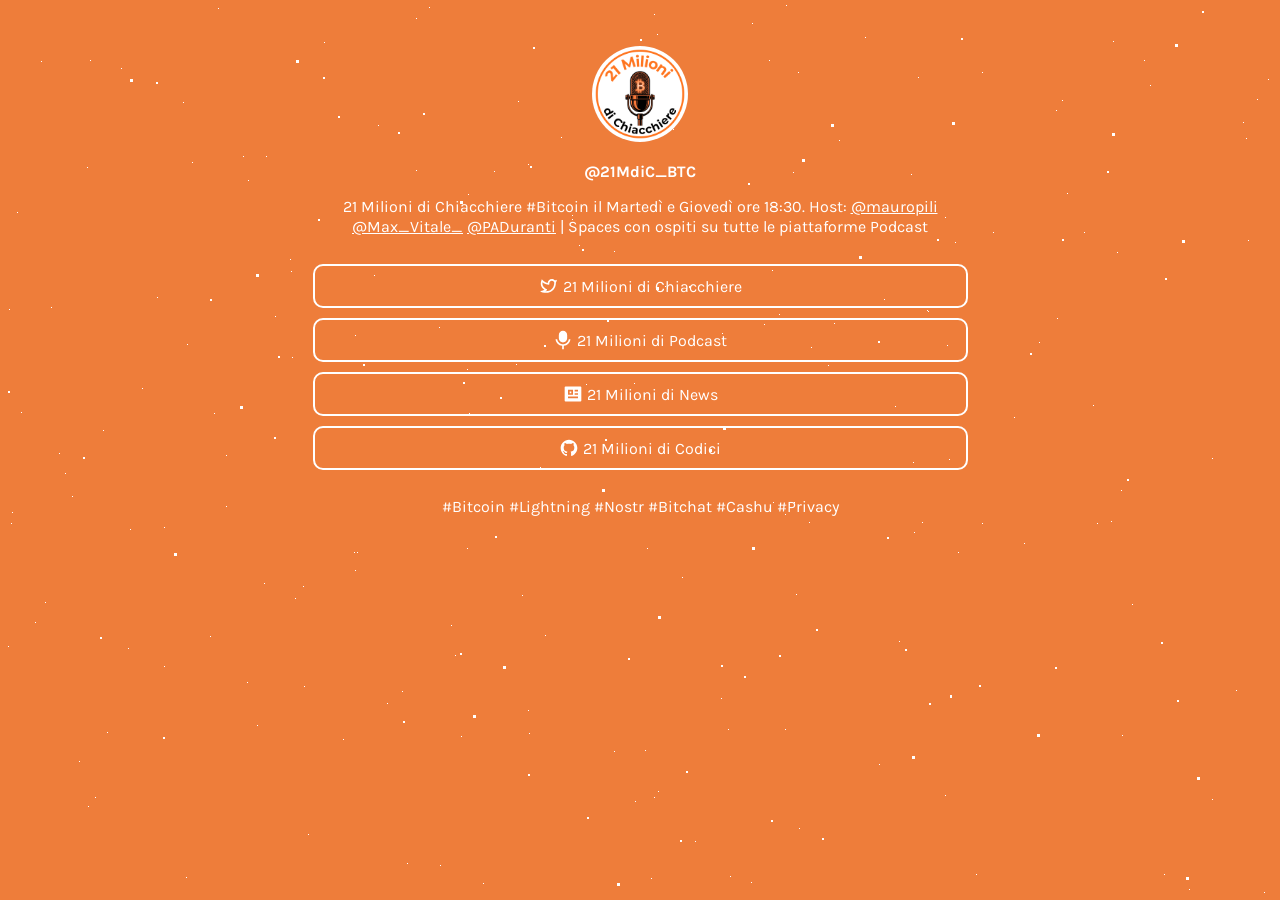
==== commit 3b00a14e: "update label" ====
--- a/index.html
+++ b/index.html
@@ -50,7 +50,7 @@
     <div id="links">
       <a class="link" href="https://x.com/21MdiC_BTC" target="_blank">
         <svg class="icon" width="20" xmlns="http://www.w3.org/2000/svg" viewBox="0 0 24 24" fill="currentColor"><path d="M15.3499 5.55005C13.7681 5.55005 12.4786 6.81809 12.4504 8.39658L12.4223 9.97162C12.4164 10.3029 12.143 10.5667 11.8117 10.5608C11.7881 10.5604 11.7646 10.5586 11.7413 10.5554L10.1805 10.3426C8.12699 10.0625 6.15883 9.11736 4.27072 7.54411C3.67275 10.8538 4.84 13.1472 7.65342 14.916L9.40041 16.0142C9.68095 16.1906 9.7654 16.561 9.58903 16.8415C9.54861 16.9058 9.49636 16.9619 9.43504 17.0067L7.84338 18.1696C8.78973 18.229 9.68938 18.1875 10.435 18.0387C15.1526 17.0973 18.2897 13.547 18.2897 7.69109C18.2897 7.213 17.2774 5.55005 15.3499 5.55005ZM10.4507 8.3609C10.4983 5.69584 12.6735 3.55005 15.3499 3.55005C16.7132 3.55005 17.9465 4.10683 18.8348 5.0054C19.5462 5.00005 20.1514 5.17991 21.5035 4.35967C21.1693 6.00005 21.0034 6.71201 20.2897 7.69109C20.2897 15.3326 15.5926 19.0489 10.8264 20C7.5587 20.6522 2.80646 19.5815 1.44531 18.1587C2.13874 18.1054 4.95928 17.802 6.58895 16.6092C5.20994 15.6987 -0.278631 12.4681 3.32772 3.78642C5.02119 5.76307 6.73797 7.10855 8.47807 7.82286C9.63548 8.29798 9.91978 8.2885 10.4507 8.3609Z"></path></svg>
-        21 Milioni di Tweets
+        21 Milioni di Chiacchiere
       </a>
       <a class="link" href="https://fountain.fm/show/zcAwj4EvYevOvVK0cLCh" target="_blank">
         <svg class="icon" width="20" xmlns="http://www.w3.org/2000/svg" viewBox="0 0 24 24" fill="currentColor"><path d="M11.9998 1C14.7612 1 16.9998 3.23858 16.9998 6V10C16.9998 12.7614 14.7612 15 11.9998 15C9.23833 15 6.99976 12.7614 6.99976 10V6C6.99976 3.23858 9.23833 1 11.9998 1ZM3.05469 11H5.07065C5.55588 14.3923 8.47329 17 11.9998 17C15.5262 17 18.4436 14.3923 18.9289 11H20.9448C20.4837 15.1716 17.1714 18.4839 12.9998 18.9451V23H10.9998V18.9451C6.82814 18.4839 3.51584 15.1716 3.05469 11Z"></path></svg>
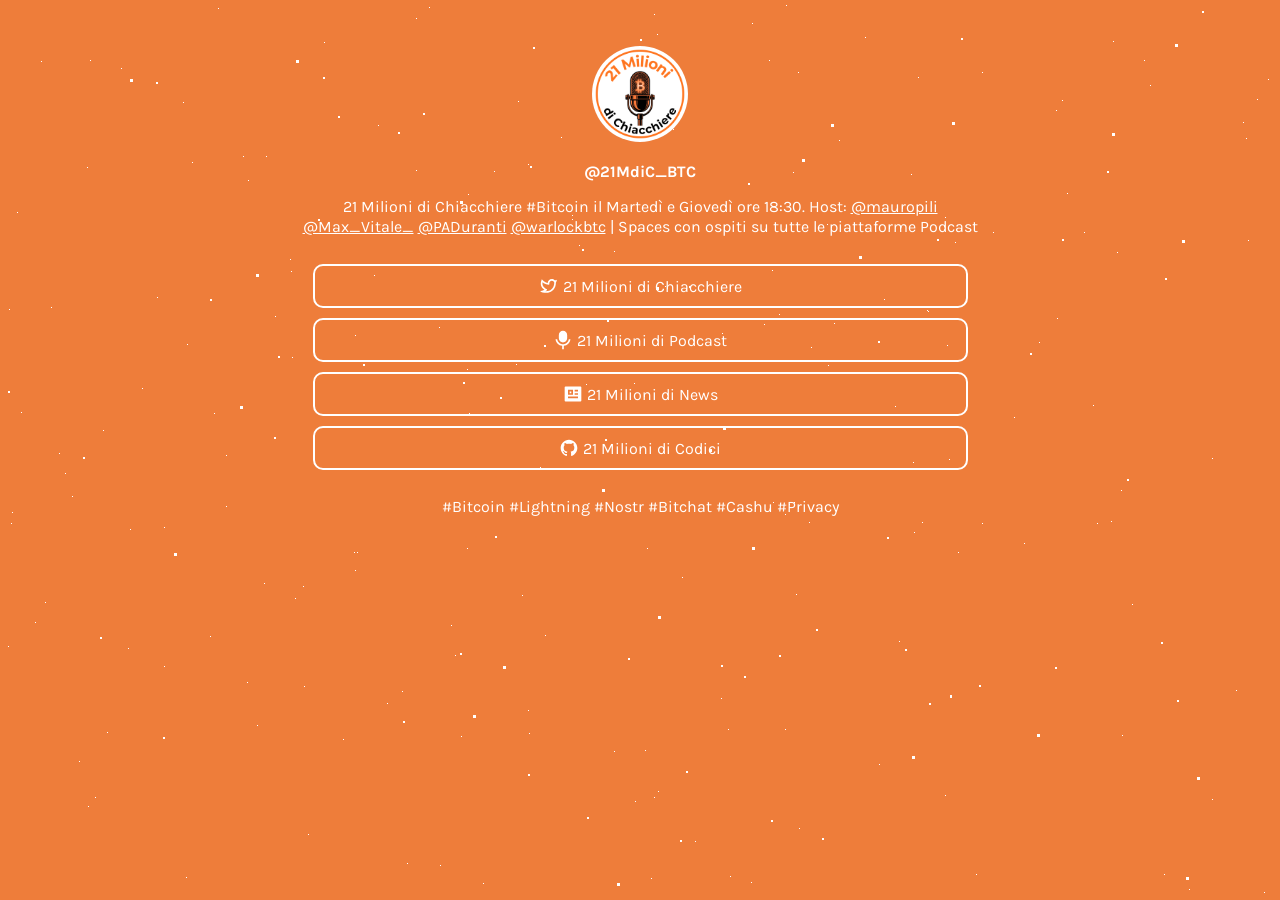
==== commit 0ddc0d50: "add me" ====
--- a/index.html
+++ b/index.html
@@ -5,20 +5,30 @@
     <meta name="viewport" content="width=device-width, initial-scale=1.0">
 
     <title>21 Milioni | Podcast, News & More</title>
-    <meta name="description" content="21 Milioni di Chiacchiere #Bitcoin il Martedì e Giovedì ore 18:30. Host: @mauropili @Max_Vitale_ @PADuranti | Spaces con ospiti su tutte le piattaforme Podcast">
+    <meta name="description" content="21 Milioni di Chiacchiere #Bitcoin il Martedì e Giovedì ore 18:30. Host: @mauropili @Max_Vitale_ @PADuranti @warlockbtc | Spaces con ospiti su tutte le piattaforme Podcast">
 
     <meta property="og:title" content="21 Milioni | Podcast, News & More">
-    <meta property="og:description" content="21 Milioni di Chiacchiere #Bitcoin il Martedì e Giovedì ore 18:30. Host: @mauropili @Max_Vitale_ @PADuranti | Spaces con ospiti su tutte le piattaforme Podcast">
+    <meta property="og:description" content="21 Milioni di Chiacchiere #Bitcoin il Martedì e Giovedì ore 18:30. Host: @mauropili @Max_Vitale_ @PADuranti @warlockbtc | Spaces con ospiti su tutte le piattaforme Podcast">
     <meta property="og:image" content="https://21milioni.com/banner.png">
     <meta property="og:url" content="https://21milioni.com">
     <meta property="og:type" content="website">
 
     <meta name="twitter:card" content="summary_large_image">
     <meta name="twitter:title" content="21 Milioni | Podcast, News & More">
-    <meta name="twitter:description" content="21 Milioni di Chiacchiere #Bitcoin il Martedì e Giovedì ore 18:30. Host: @mauropili @Max_Vitale_ @PADuranti | Spaces con ospiti su tutte le piattaforme Podcast">
+    <meta name="twitter:description" content="21 Milioni di Chiacchiere #Bitcoin il Martedì e Giovedì ore 18:30. Host: @mauropili @Max_Vitale_ @PADuranti @warlockbtc | Spaces con ospiti su tutte le piattaforme Podcast">
     <meta name="twitter:image" content="https://21milioni.com/banner.png">
 
     <link rel="canonical" href="https://21milioni.com">
+
+    <!-- Google tag (gtag.js) -->
+    <script async src="https://www.googletagmanager.com/gtag/js?id=G-ETXTPJC7CV"></script>
+    <script>
+      window.dataLayer = window.dataLayer || [];
+      function gtag(){dataLayer.push(arguments);}
+      gtag('js', new Date());
+
+      gtag('config', 'G-ETXTPJC7CV');
+    </script>
 
     <!-- Favicon -->
     <link rel="icon" href="avatar.png" type="image/x-icon" />
@@ -44,7 +54,12 @@
     </div>
 
     <div id="bio">
-      21 Milioni di Chiacchiere #Bitcoin il Martedì e Giovedì ore 18:30. Host: <a href="https://twitter.com/mauropili" target="_blank">@mauropili</a> <a href="https://twitter.com/Max_Vitale_" target="_blank">@Max_Vitale_</a> <a href="https://twitter.com/PADuranti" target="_blank">@PADuranti</a> | Spaces con ospiti su tutte le piattaforme Podcast
+      21 Milioni di Chiacchiere #Bitcoin il Martedì e Giovedì ore 18:30. Host:
+      <a href="https://twitter.com/mauropili" target="_blank">@mauropili</a>
+      <a href="https://twitter.com/Max_Vitale_" target="_blank">@Max_Vitale_</a>
+      <a href="https://twitter.com/PADuranti" target="_blank">@PADuranti</a>
+      <a href="https://twitter.com/warlockbtc" target="_blank">@warlockbtc</a>
+      | Spaces con ospiti su tutte le piattaforme Podcast
     </div>
 
     <div id="links">
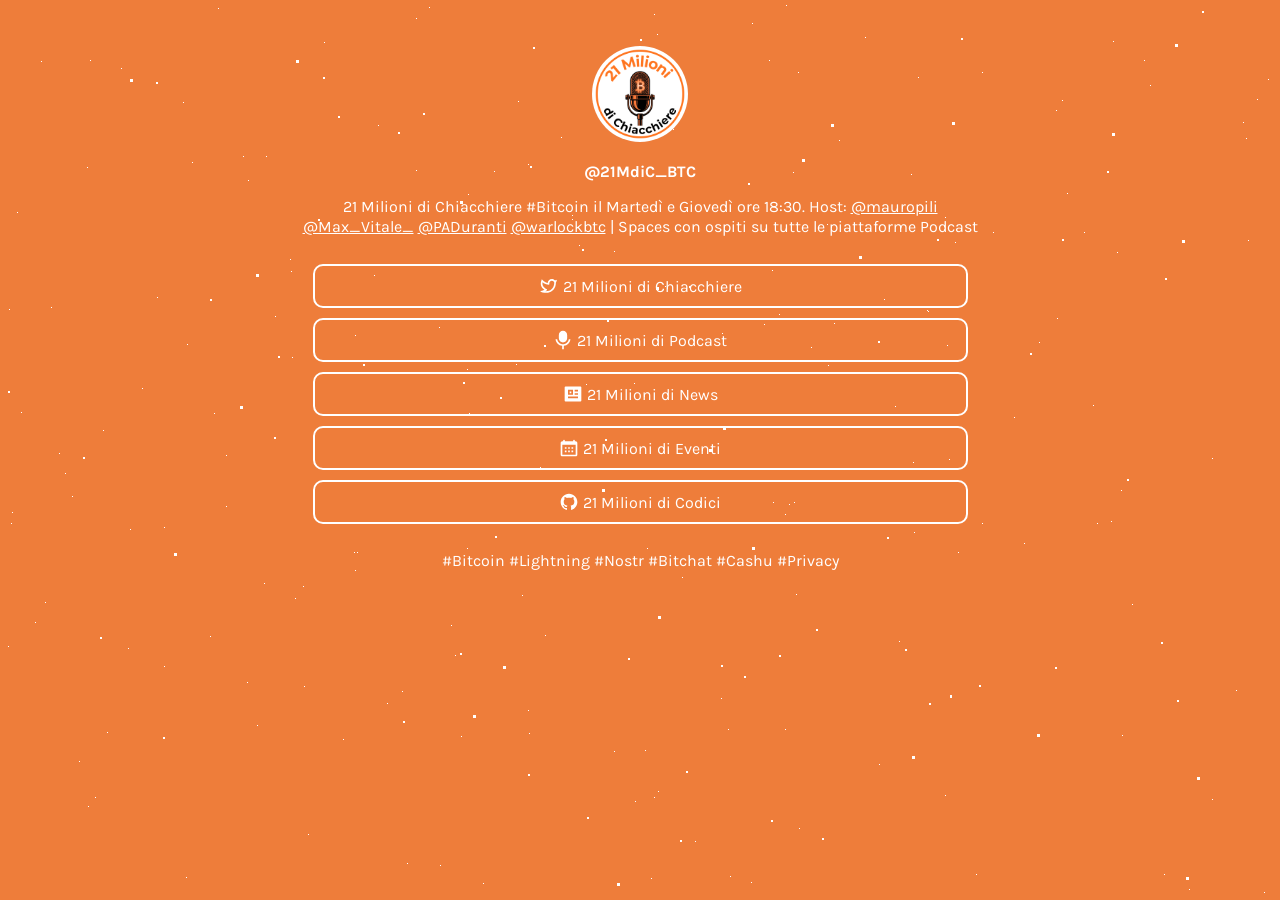
==== commit 5ae30f44: "add events" ====
--- a/index.html
+++ b/index.html
@@ -75,6 +75,10 @@
         <svg class="icon" width="20" xmlns="http://www.w3.org/2000/svg" viewBox="0 0 24 24" fill="currentColor"><path d="M3 3C2.44772 3 2 3.44772 2 4V20C2 20.5523 2.44772 21 3 21H21C21.5523 21 22 20.5523 22 20V4C22 3.44772 21.5523 3 21 3H3ZM6 7H12V13H6V7ZM8 9V11H10V9H8ZM18 9H14V7H18V9ZM14 13V11H18V13H14ZM6 17V15L18 15V17L6 17Z"></path></svg>
         21 Milioni di News
       </a>
+      <a class="link" href="https://events.21milioni.com" target="_blank">
+        <svg class="icon" width="20" xmlns="http://www.w3.org/2000/svg" viewBox="0 0 24 24" fill="currentColor"><path d="M6 2C5.44772 2 5 2.44772 5 3V4H4C2.89543 4 2 4.89543 2 6V20C2 21.1046 2.89543 22 4 22H20C21.1046 22 22 21.1046 22 20V6C22 4.89543 21.1046 4 20 4H19V3C19 2.44772 18.5523 2 18 2C17.4477 2 17 2.44772 17 3V4H7V3C7 2.44772 6.55228 2 6 2ZM4 8H20V20H4V8ZM7 11H9V13H7V11ZM11 11H13V13H11V11ZM15 11H17V13H15V11ZM7 15H9V17H7V15ZM11 15H13V17H11V15ZM15 15H17V17H15V15Z"></path></svg>
+        21 Milioni di Eventi
+      </a>
       <a class="link" href="https://github.com/21-milioni" target="_blank">
         <svg class="icon" width="20" xmlns="http://www.w3.org/2000/svg" viewBox="0 0 24 24" fill="currentColor"><path d="M12.001 2C6.47598 2 2.00098 6.475 2.00098 12C2.00098 16.425 4.86348 20.1625 8.83848 21.4875C9.33848 21.575 9.52598 21.275 9.52598 21.0125C9.52598 20.775 9.51348 19.9875 9.51348 19.15C7.00098 19.6125 6.35098 18.5375 6.15098 17.975C6.03848 17.6875 5.55098 16.8 5.12598 16.5625C4.77598 16.375 4.27598 15.9125 5.11348 15.9C5.90098 15.8875 6.46348 16.625 6.65098 16.925C7.55098 18.4375 8.98848 18.0125 9.56348 17.75C9.65098 17.1 9.91348 16.6625 10.201 16.4125C7.97598 16.1625 5.65098 15.3 5.65098 11.475C5.65098 10.3875 6.03848 9.4875 6.67598 8.7875C6.57598 8.5375 6.22598 7.5125 6.77598 6.1375C6.77598 6.1375 7.61348 5.875 9.52598 7.1625C10.326 6.9375 11.176 6.825 12.026 6.825C12.876 6.825 13.726 6.9375 14.526 7.1625C16.4385 5.8625 17.276 6.1375 17.276 6.1375C17.826 7.5125 17.476 8.5375 17.376 8.7875C18.0135 9.4875 18.401 10.375 18.401 11.475C18.401 15.3125 16.0635 16.1625 13.8385 16.4125C14.201 16.725 14.5135 17.325 14.5135 18.2625C14.5135 19.6 14.501 20.675 14.501 21.0125C14.501 21.275 14.6885 21.5875 15.1885 21.4875C19.259 20.1133 21.9999 16.2963 22.001 12C22.001 6.475 17.526 2 12.001 2Z"></path></svg>
         21 Milioni di Codici
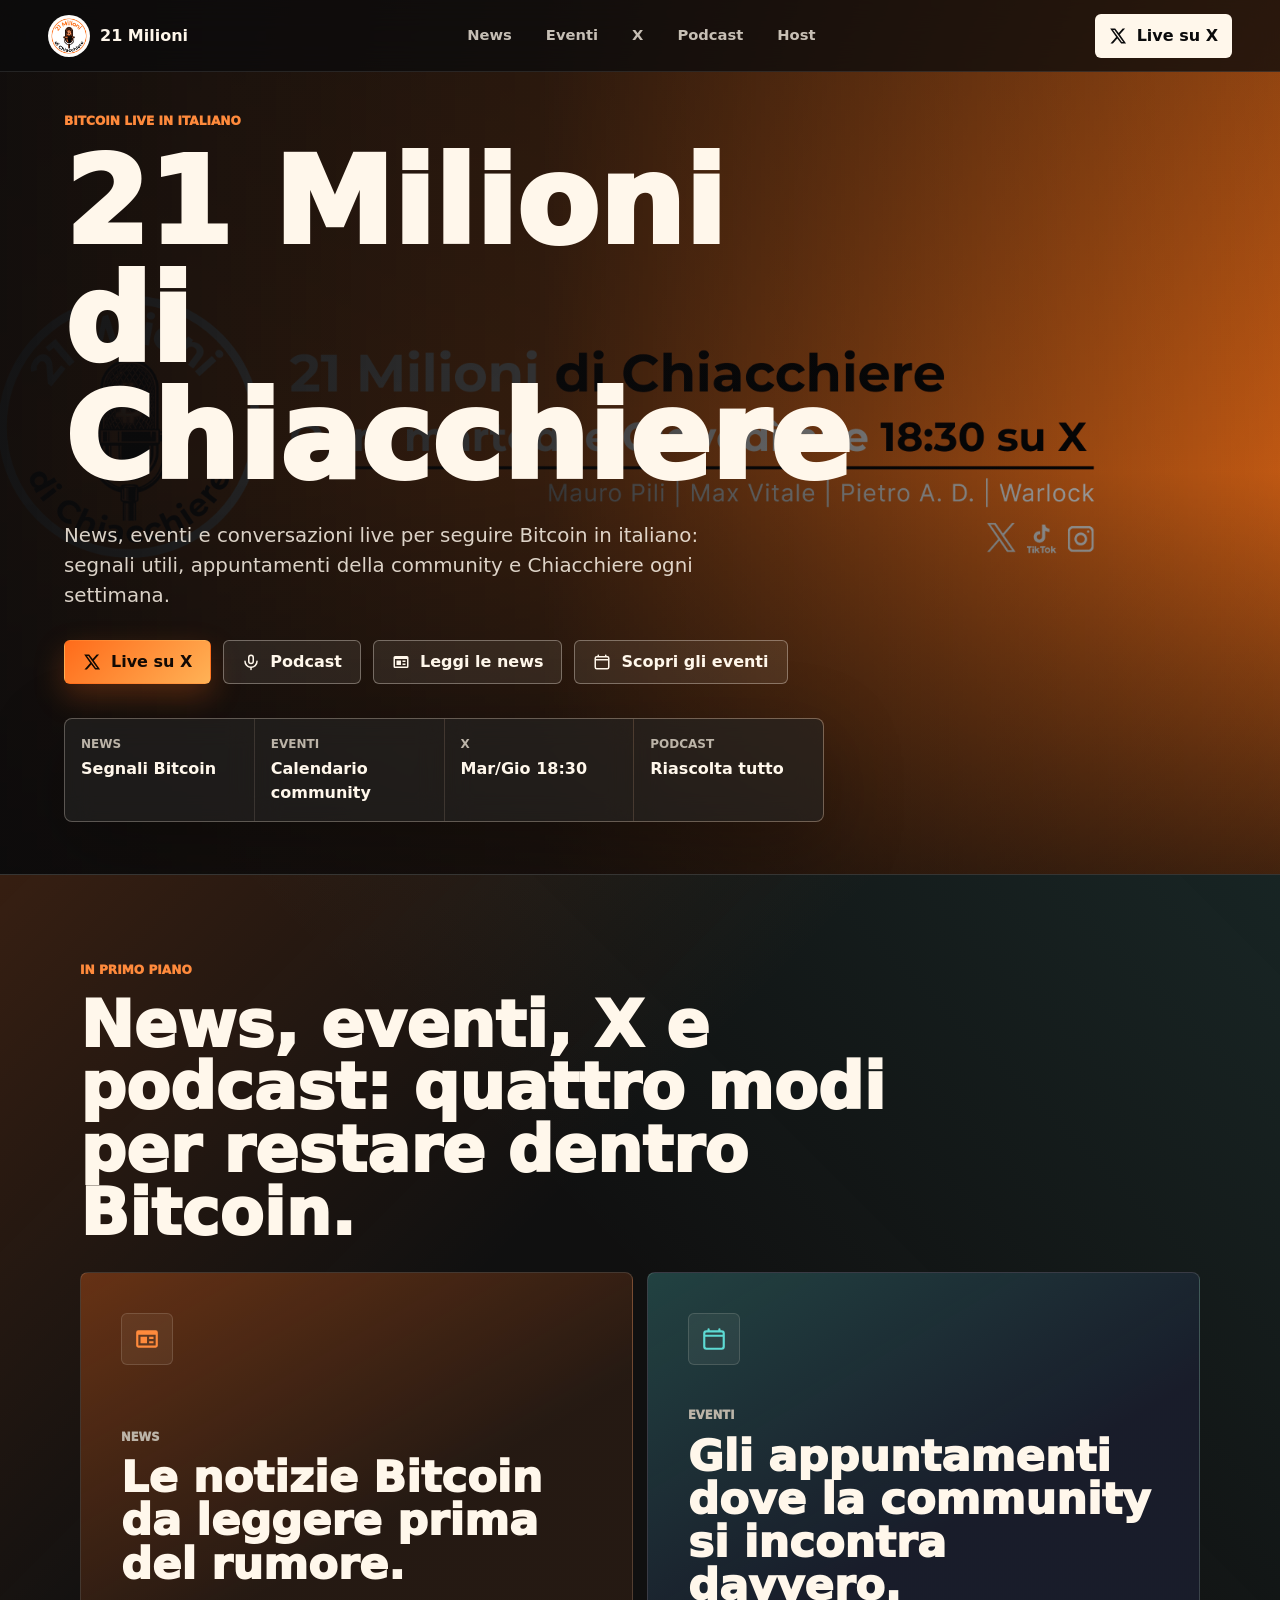
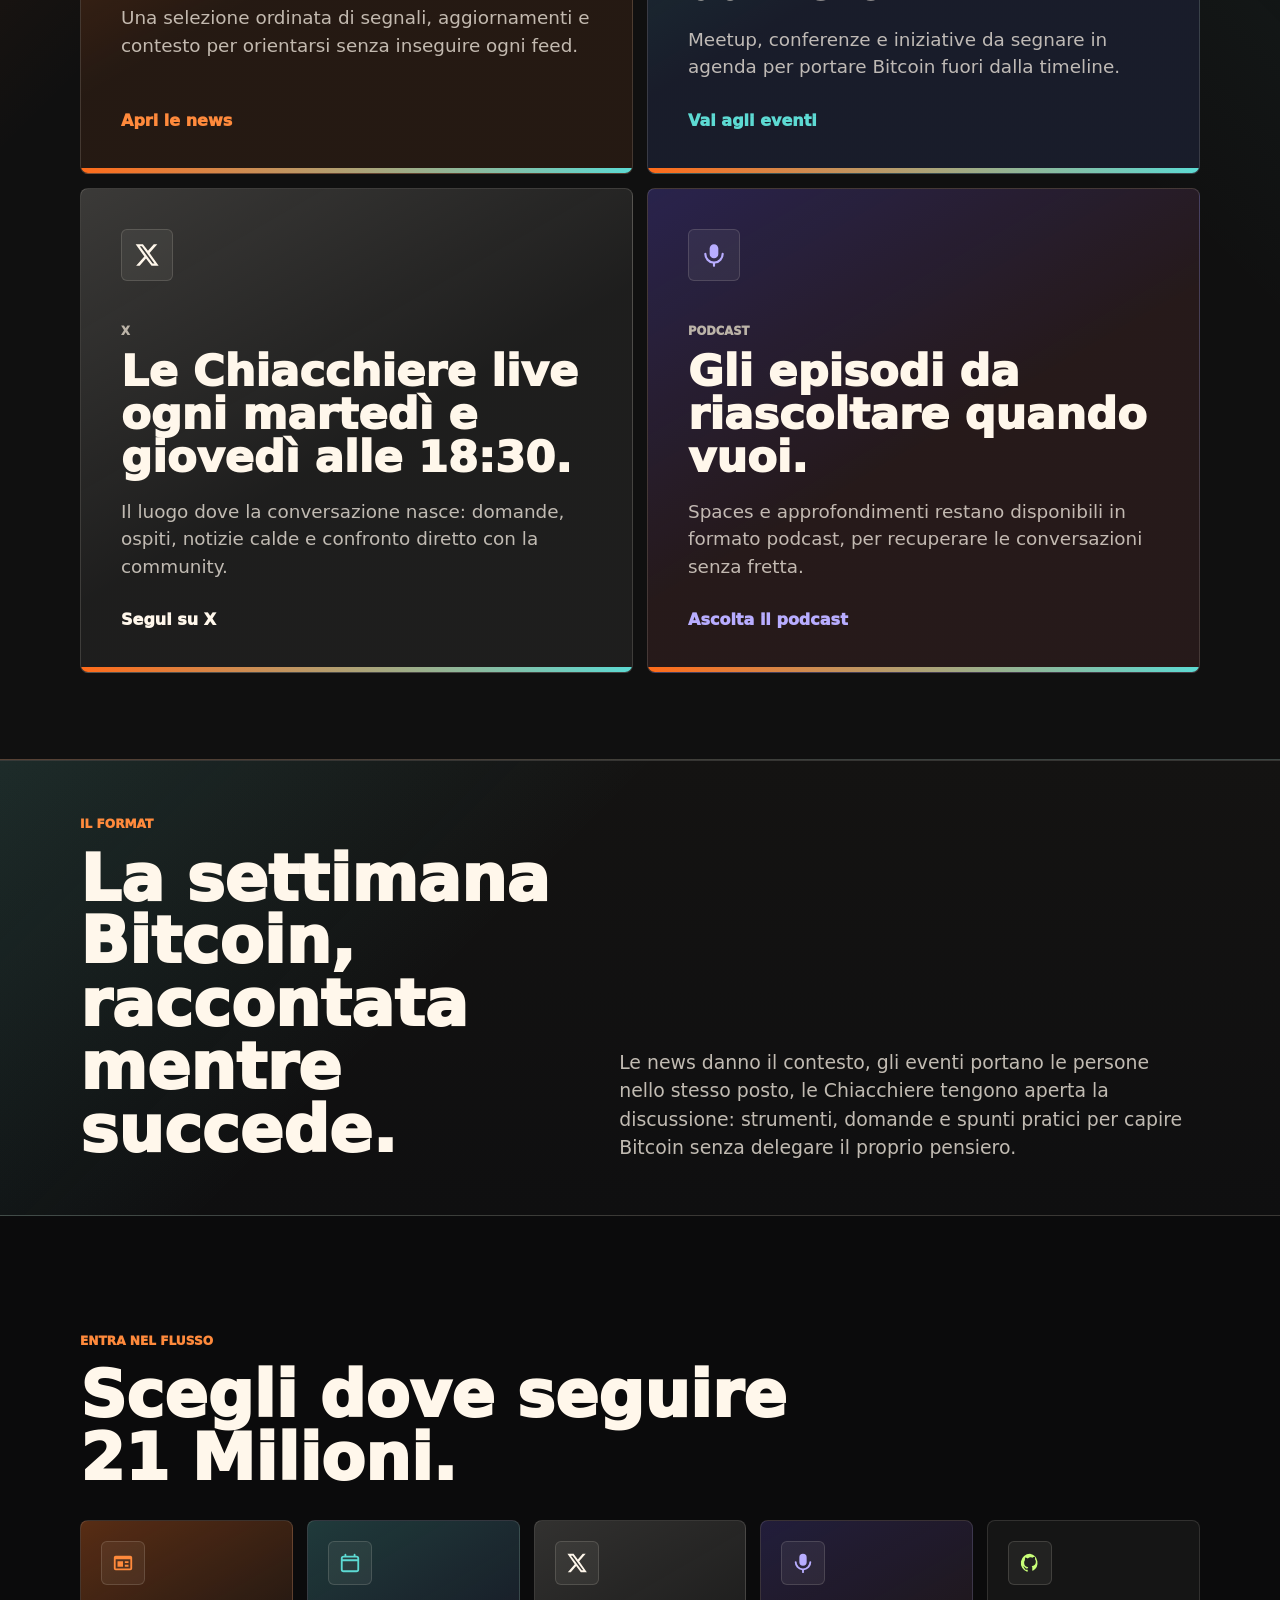
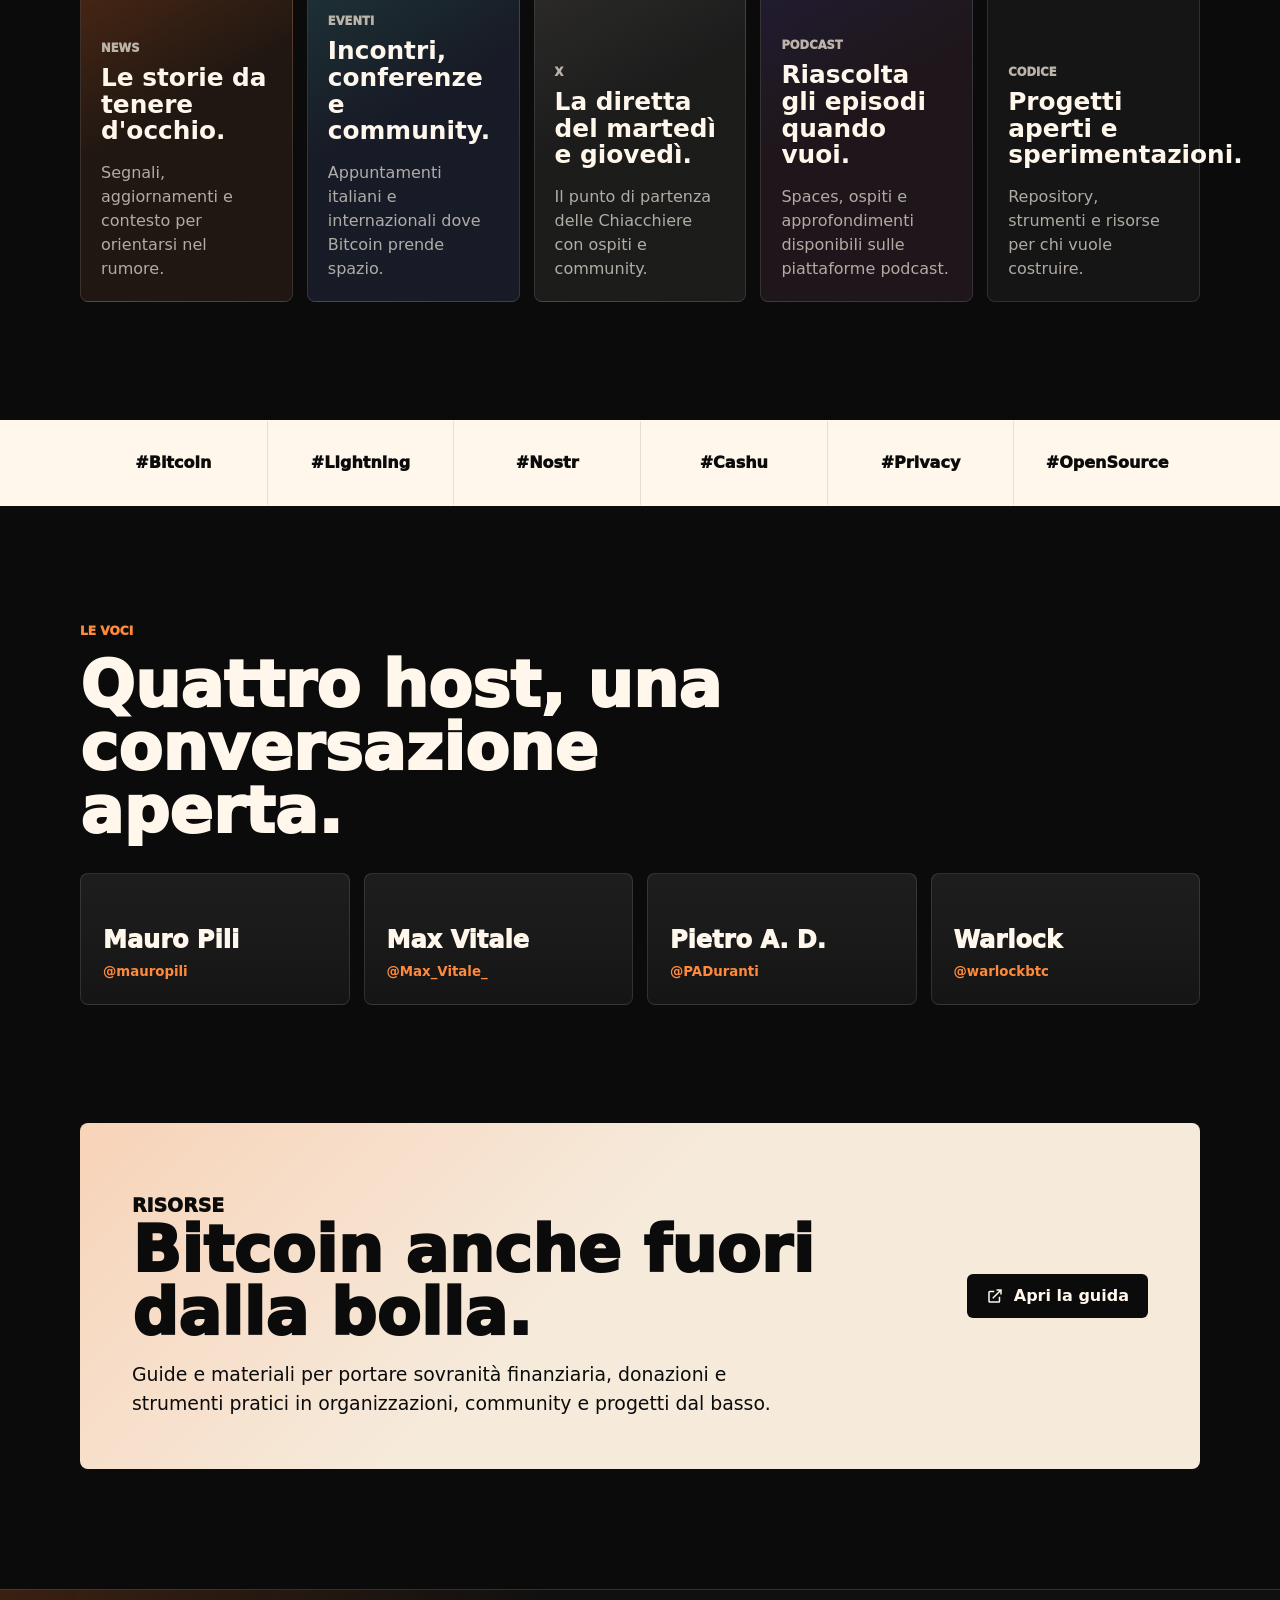
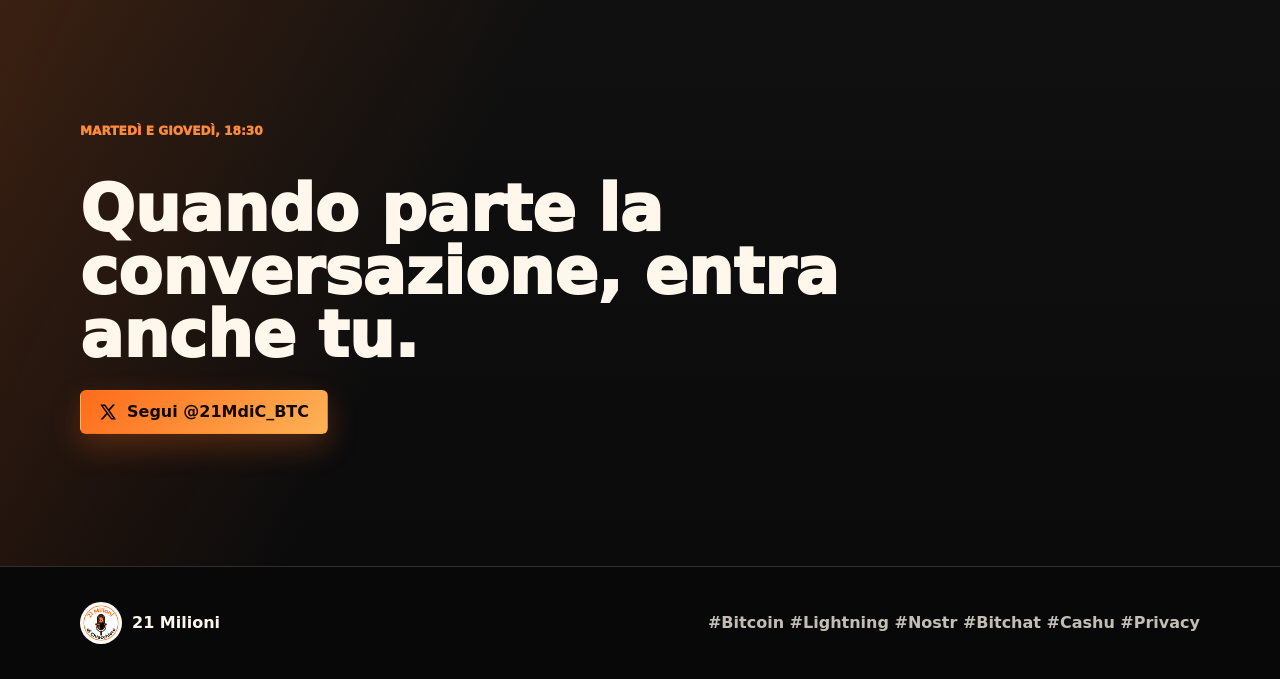
==== commit 552b1da7: "feat: new landing" ====
--- a/index.html
+++ b/index.html
@@ -4,18 +4,18 @@
     <meta charset="UTF-8">
     <meta name="viewport" content="width=device-width, initial-scale=1.0">
 
-    <title>21 Milioni | Podcast, News & More</title>
-    <meta name="description" content="21 Milioni di Chiacchiere #Bitcoin il Martedì e Giovedì ore 18:30. Host: @mauropili @Max_Vitale_ @PADuranti @warlockbtc | Spaces con ospiti su tutte le piattaforme Podcast">
-
-    <meta property="og:title" content="21 Milioni | Podcast, News & More">
-    <meta property="og:description" content="21 Milioni di Chiacchiere #Bitcoin il Martedì e Giovedì ore 18:30. Host: @mauropili @Max_Vitale_ @PADuranti @warlockbtc | Spaces con ospiti su tutte le piattaforme Podcast">
+    <title>21 Milioni | News, eventi, X e podcast Bitcoin</title>
+    <meta name="description" content="21 Milioni: news Bitcoin, eventi della community, Chiacchiere live ogni martedì e giovedì alle 18:30 su X e podcast da riascoltare.">
+
+    <meta property="og:title" content="21 Milioni | News, eventi, X e podcast Bitcoin">
+    <meta property="og:description" content="News Bitcoin, eventi della community, Chiacchiere live su X e podcast da riascoltare.">
     <meta property="og:image" content="https://21milioni.com/banner.png">
     <meta property="og:url" content="https://21milioni.com">
     <meta property="og:type" content="website">
 
     <meta name="twitter:card" content="summary_large_image">
-    <meta name="twitter:title" content="21 Milioni | Podcast, News & More">
-    <meta name="twitter:description" content="21 Milioni di Chiacchiere #Bitcoin il Martedì e Giovedì ore 18:30. Host: @mauropili @Max_Vitale_ @PADuranti @warlockbtc | Spaces con ospiti su tutte le piattaforme Podcast">
+    <meta name="twitter:title" content="21 Milioni | News, eventi, X e podcast Bitcoin">
+    <meta name="twitter:description" content="News Bitcoin, eventi della community, Chiacchiere live su X e podcast da riascoltare.">
     <meta name="twitter:image" content="https://21milioni.com/banner.png">
 
     <link rel="canonical" href="https://21milioni.com">
@@ -30,63 +30,288 @@
       gtag('config', 'G-ETXTPJC7CV');
     </script>
 
-    <!-- Favicon -->
-    <link rel="icon" href="avatar.png" type="image/x-icon" />
-    <!-- Core theme CSS -->
+    <link rel="icon" href="avatar.png" type="image/png">
     <link rel="stylesheet" href="style.css">
   </head>
 
   <body>
-    <!-- Parallax Pixel Background Animation -->
-    <section class="animated-background">
-      <div id="stars1"></div>
-      <div id="stars2"></div>
-      <div id="stars3"></div>
-    </section>
-    <!-- End of Parallax Pixel Background Animation -->
-
-    <div id="profilePicture">
-      <img src="avatar.png" alt="21 Milioni">
-    </div>
-
-    <div id="userName">
-      @21MdiC_BTC
-    </div>
-
-    <div id="bio">
-      21 Milioni di Chiacchiere #Bitcoin il Martedì e Giovedì ore 18:30. Host:
-      <a href="https://twitter.com/mauropili" target="_blank">@mauropili</a>
-      <a href="https://twitter.com/Max_Vitale_" target="_blank">@Max_Vitale_</a>
-      <a href="https://twitter.com/PADuranti" target="_blank">@PADuranti</a>
-      <a href="https://twitter.com/warlockbtc" target="_blank">@warlockbtc</a>
-      | Spaces con ospiti su tutte le piattaforme Podcast
-    </div>
-
-    <div id="links">
-      <a class="link" href="https://x.com/21MdiC_BTC" target="_blank">
-        <svg class="icon" width="20" xmlns="http://www.w3.org/2000/svg" viewBox="0 0 24 24" fill="currentColor"><path d="M15.3499 5.55005C13.7681 5.55005 12.4786 6.81809 12.4504 8.39658L12.4223 9.97162C12.4164 10.3029 12.143 10.5667 11.8117 10.5608C11.7881 10.5604 11.7646 10.5586 11.7413 10.5554L10.1805 10.3426C8.12699 10.0625 6.15883 9.11736 4.27072 7.54411C3.67275 10.8538 4.84 13.1472 7.65342 14.916L9.40041 16.0142C9.68095 16.1906 9.7654 16.561 9.58903 16.8415C9.54861 16.9058 9.49636 16.9619 9.43504 17.0067L7.84338 18.1696C8.78973 18.229 9.68938 18.1875 10.435 18.0387C15.1526 17.0973 18.2897 13.547 18.2897 7.69109C18.2897 7.213 17.2774 5.55005 15.3499 5.55005ZM10.4507 8.3609C10.4983 5.69584 12.6735 3.55005 15.3499 3.55005C16.7132 3.55005 17.9465 4.10683 18.8348 5.0054C19.5462 5.00005 20.1514 5.17991 21.5035 4.35967C21.1693 6.00005 21.0034 6.71201 20.2897 7.69109C20.2897 15.3326 15.5926 19.0489 10.8264 20C7.5587 20.6522 2.80646 19.5815 1.44531 18.1587C2.13874 18.1054 4.95928 17.802 6.58895 16.6092C5.20994 15.6987 -0.278631 12.4681 3.32772 3.78642C5.02119 5.76307 6.73797 7.10855 8.47807 7.82286C9.63548 8.29798 9.91978 8.2885 10.4507 8.3609Z"></path></svg>
-        21 Milioni di Chiacchiere
+    <header class="site-header" aria-label="Navigazione principale">
+      <a class="brand" href="https://21milioni.com" aria-label="21 Milioni home">
+        <img src="avatar.png" alt="">
+        <span>21 Milioni</span>
       </a>
-      <a class="link" href="https://fountain.fm/show/zcAwj4EvYevOvVK0cLCh" target="_blank">
-        <svg class="icon" width="20" xmlns="http://www.w3.org/2000/svg" viewBox="0 0 24 24" fill="currentColor"><path d="M11.9998 1C14.7612 1 16.9998 3.23858 16.9998 6V10C16.9998 12.7614 14.7612 15 11.9998 15C9.23833 15 6.99976 12.7614 6.99976 10V6C6.99976 3.23858 9.23833 1 11.9998 1ZM3.05469 11H5.07065C5.55588 14.3923 8.47329 17 11.9998 17C15.5262 17 18.4436 14.3923 18.9289 11H20.9448C20.4837 15.1716 17.1714 18.4839 12.9998 18.9451V23H10.9998V18.9451C6.82814 18.4839 3.51584 15.1716 3.05469 11Z"></path></svg>
-        21 Milioni di Podcast
+
+      <nav class="site-nav" aria-label="Sezioni della pagina">
+        <a href="#news">News</a>
+        <a href="#eventi">Eventi</a>
+        <a href="#x-live">X</a>
+        <a href="#podcast">Podcast</a>
+        <a href="#host">Host</a>
+      </nav>
+
+      <a class="header-cta" href="https://x.com/21MdiC_BTC" target="_blank" rel="noopener">
+        <svg aria-hidden="true" viewBox="0 0 24 24">
+          <path d="M18.244 2H21.5l-7.11 8.13L22.75 22h-6.545l-5.126-6.702L5.214 22H1.956l7.606-8.696L1.54 2h6.712l4.633 6.124L18.244 2Zm-1.143 17.91h1.804L7.27 3.98H5.334L17.101 19.91Z"/>
+        </svg>
+        Live su X
       </a>
-      <a class="link" href="https://news.21milioni.com" target="_blank">
-        <svg class="icon" width="20" xmlns="http://www.w3.org/2000/svg" viewBox="0 0 24 24" fill="currentColor"><path d="M3 3C2.44772 3 2 3.44772 2 4V20C2 20.5523 2.44772 21 3 21H21C21.5523 21 22 20.5523 22 20V4C22 3.44772 21.5523 3 21 3H3ZM6 7H12V13H6V7ZM8 9V11H10V9H8ZM18 9H14V7H18V9ZM14 13V11H18V13H14ZM6 17V15L18 15V17L6 17Z"></path></svg>
-        21 Milioni di News
-      </a>
-      <a class="link" href="https://events.21milioni.com" target="_blank">
-        <svg class="icon" width="20" xmlns="http://www.w3.org/2000/svg" viewBox="0 0 24 24" fill="currentColor"><path d="M6 2C5.44772 2 5 2.44772 5 3V4H4C2.89543 4 2 4.89543 2 6V20C2 21.1046 2.89543 22 4 22H20C21.1046 22 22 21.1046 22 20V6C22 4.89543 21.1046 4 20 4H19V3C19 2.44772 18.5523 2 18 2C17.4477 2 17 2.44772 17 3V4H7V3C7 2.44772 6.55228 2 6 2ZM4 8H20V20H4V8ZM7 11H9V13H7V11ZM11 11H13V13H11V11ZM15 11H17V13H15V11ZM7 15H9V17H7V15ZM11 15H13V17H11V15ZM15 15H17V17H15V15Z"></path></svg>
-        21 Milioni di Eventi
-      </a>
-      <a class="link" href="https://github.com/21-milioni" target="_blank">
-        <svg class="icon" width="20" xmlns="http://www.w3.org/2000/svg" viewBox="0 0 24 24" fill="currentColor"><path d="M12.001 2C6.47598 2 2.00098 6.475 2.00098 12C2.00098 16.425 4.86348 20.1625 8.83848 21.4875C9.33848 21.575 9.52598 21.275 9.52598 21.0125C9.52598 20.775 9.51348 19.9875 9.51348 19.15C7.00098 19.6125 6.35098 18.5375 6.15098 17.975C6.03848 17.6875 5.55098 16.8 5.12598 16.5625C4.77598 16.375 4.27598 15.9125 5.11348 15.9C5.90098 15.8875 6.46348 16.625 6.65098 16.925C7.55098 18.4375 8.98848 18.0125 9.56348 17.75C9.65098 17.1 9.91348 16.6625 10.201 16.4125C7.97598 16.1625 5.65098 15.3 5.65098 11.475C5.65098 10.3875 6.03848 9.4875 6.67598 8.7875C6.57598 8.5375 6.22598 7.5125 6.77598 6.1375C6.77598 6.1375 7.61348 5.875 9.52598 7.1625C10.326 6.9375 11.176 6.825 12.026 6.825C12.876 6.825 13.726 6.9375 14.526 7.1625C16.4385 5.8625 17.276 6.1375 17.276 6.1375C17.826 7.5125 17.476 8.5375 17.376 8.7875C18.0135 9.4875 18.401 10.375 18.401 11.475C18.401 15.3125 16.0635 16.1625 13.8385 16.4125C14.201 16.725 14.5135 17.325 14.5135 18.2625C14.5135 19.6 14.501 20.675 14.501 21.0125C14.501 21.275 14.6885 21.5875 15.1885 21.4875C19.259 20.1133 21.9999 16.2963 22.001 12C22.001 6.475 17.526 2 12.001 2Z"></path></svg>
-        21 Milioni di Codici
-      </a>
-    </div>
-
-    <div id="hashtag">
-      #Bitcoin #Lightning #Nostr #Bitchat #Cashu #Privacy
-    </div>
+    </header>
+
+    <main>
+      <section class="hero" aria-labelledby="hero-title">
+        <div class="hero-inner">
+          <p class="eyebrow">Bitcoin live in italiano</p>
+          <h1 id="hero-title">21 Milioni di Chiacchiere</h1>
+          <p class="hero-copy">
+            News, eventi e conversazioni live per seguire Bitcoin in italiano:
+            segnali utili, appuntamenti della community e Chiacchiere ogni settimana.
+          </p>
+
+          <div class="hero-actions" aria-label="Azioni principali">
+            <a class="button button-primary" href="https://x.com/21MdiC_BTC" target="_blank" rel="noopener">
+              <svg aria-hidden="true" viewBox="0 0 24 24">
+                <path d="M18.244 2H21.5l-7.11 8.13L22.75 22h-6.545l-5.126-6.702L5.214 22H1.956l7.606-8.696L1.54 2h6.712l4.633 6.124L18.244 2Zm-1.143 17.91h1.804L7.27 3.98H5.334L17.101 19.91Z"/>
+              </svg>
+              Live su X
+            </a>
+            <a class="button button-secondary" href="https://fountain.fm/show/zcAwj4EvYevOvVK0cLCh" target="_blank" rel="noopener">
+              <svg aria-hidden="true" viewBox="0 0 24 24">
+                <path d="M12 2a4 4 0 0 0-4 4v5a4 4 0 1 0 8 0V6a4 4 0 0 0-4-4Zm-2 4a2 2 0 1 1 4 0v5a2 2 0 1 1-4 0V6Zm-5 5a1 1 0 1 0-2 0 9 9 0 0 0 8 8.944V22a1 1 0 1 0 2 0v-2.056A9 9 0 0 0 21 11a1 1 0 1 0-2 0 7 7 0 1 1-14 0Z"/>
+              </svg>
+              Podcast
+            </a>
+            <a class="button button-secondary" href="https://news.21milioni.com" target="_blank" rel="noopener">
+              <svg aria-hidden="true" viewBox="0 0 24 24">
+                <path d="M4 4h16a2 2 0 0 1 2 2v12a2 2 0 0 1-2 2H4a2 2 0 0 1-2-2V6a2 2 0 0 1 2-2Zm0 4v10h16V8H4Zm2 2h6v6H6v-6Zm8 0h4v2h-4v-2Zm0 4h4v2h-4v-2Z"/>
+              </svg>
+              Leggi le news
+            </a>
+            <a class="button button-secondary" href="https://events.21milioni.com/npub1s0mv35668yg7t4jk49zdltkezn0em0s3jpt2qn8mkneurnw2edws0uy9zw.html" target="_blank" rel="noopener">
+              <svg aria-hidden="true" viewBox="0 0 24 24">
+                <path d="M7 2a1 1 0 0 1 1 1v1h8V3a1 1 0 1 1 2 0v1h1a3 3 0 0 1 3 3v12a3 3 0 0 1-3 3H5a3 3 0 0 1-3-3V7a3 3 0 0 1 3-3h1V3a1 1 0 0 1 1-1Zm13 8H4v9a1 1 0 0 0 1 1h14a1 1 0 0 0 1-1v-9ZM5 6a1 1 0 0 0-1 1v1h16V7a1 1 0 0 0-1-1H5Z"/>
+              </svg>
+              Scopri gli eventi
+            </a>
+          </div>
+
+          <dl class="hero-facts" aria-label="Informazioni principali">
+            <div>
+              <dt>News</dt>
+              <dd>Segnali Bitcoin</dd>
+            </div>
+            <div>
+              <dt>Eventi</dt>
+              <dd>Calendario community</dd>
+            </div>
+            <div>
+              <dt>X</dt>
+              <dd>Mar/Gio 18:30</dd>
+            </div>
+            <div>
+              <dt>Podcast</dt>
+              <dd>Riascolta tutto</dd>
+            </div>
+          </dl>
+        </div>
+      </section>
+
+      <section class="priority-band" id="news-eventi" aria-labelledby="priority-title">
+        <div class="section-shell">
+          <div class="priority-heading">
+            <p class="section-kicker">In primo piano</p>
+            <h2 id="priority-title">News, eventi, X e podcast: quattro modi per restare dentro Bitcoin.</h2>
+          </div>
+
+          <div class="priority-grid">
+            <a class="priority-card news-priority" id="news" href="https://news.21milioni.com" target="_blank" rel="noopener">
+              <span class="card-icon" aria-hidden="true">
+                <svg viewBox="0 0 24 24"><path d="M4 4h16a2 2 0 0 1 2 2v12a2 2 0 0 1-2 2H4a2 2 0 0 1-2-2V6a2 2 0 0 1 2-2Zm0 4v10h16V8H4Zm2 2h6v6H6v-6Zm8 0h4v2h-4v-2Zm0 4h4v2h-4v-2Z"/></svg>
+              </span>
+              <span class="card-label">News</span>
+              <h3>Le notizie Bitcoin da leggere prima del rumore.</h3>
+              <p>Una selezione ordinata di segnali, aggiornamenti e contesto per orientarsi senza inseguire ogni feed.</p>
+              <span class="priority-link">Apri le news</span>
+            </a>
+
+            <a class="priority-card events-priority" id="eventi" href="https://events.21milioni.com/npub1s0mv35668yg7t4jk49zdltkezn0em0s3jpt2qn8mkneurnw2edws0uy9zw.html" target="_blank" rel="noopener">
+              <span class="card-icon" aria-hidden="true">
+                <svg viewBox="0 0 24 24"><path d="M7 2a1 1 0 0 1 1 1v1h8V3a1 1 0 1 1 2 0v1h1a3 3 0 0 1 3 3v12a3 3 0 0 1-3 3H5a3 3 0 0 1-3-3V7a3 3 0 0 1 3-3h1V3a1 1 0 0 1 1-1Zm13 8H4v9a1 1 0 0 0 1 1h14a1 1 0 0 0 1-1v-9ZM5 6a1 1 0 0 0-1 1v1h16V7a1 1 0 0 0-1-1H5Z"/></svg>
+              </span>
+              <span class="card-label">Eventi</span>
+              <h3>Gli appuntamenti dove la community si incontra davvero.</h3>
+              <p>Meetup, conferenze e iniziative da segnare in agenda per portare Bitcoin fuori dalla timeline.</p>
+              <span class="priority-link">Vai agli eventi</span>
+            </a>
+
+            <a class="priority-card x-priority" id="x-live" href="https://x.com/21MdiC_BTC" target="_blank" rel="noopener">
+              <span class="card-icon" aria-hidden="true">
+                <svg viewBox="0 0 24 24"><path d="M18.244 2H21.5l-7.11 8.13L22.75 22h-6.545l-5.126-6.702L5.214 22H1.956l7.606-8.696L1.54 2h6.712l4.633 6.124L18.244 2Zm-1.143 17.91h1.804L7.27 3.98H5.334L17.101 19.91Z"/></svg>
+              </span>
+              <span class="card-label">X</span>
+              <h3>Le Chiacchiere live ogni martedì e giovedì alle 18:30.</h3>
+              <p>Il luogo dove la conversazione nasce: domande, ospiti, notizie calde e confronto diretto con la community.</p>
+              <span class="priority-link">Segui su X</span>
+            </a>
+
+            <a class="priority-card podcast-priority" id="podcast" href="https://fountain.fm/show/zcAwj4EvYevOvVK0cLCh" target="_blank" rel="noopener">
+              <span class="card-icon" aria-hidden="true">
+                <svg viewBox="0 0 24 24"><path d="M12 2a4 4 0 0 0-4 4v5a4 4 0 1 0 8 0V6a4 4 0 0 0-4-4Zm-7 9a1 1 0 1 0-2 0 9 9 0 0 0 8 8.944V22a1 1 0 1 0 2 0v-2.056A9 9 0 0 0 21 11a1 1 0 1 0-2 0 7 7 0 1 1-14 0Z"/></svg>
+              </span>
+              <span class="card-label">Podcast</span>
+              <h3>Gli episodi da riascoltare quando vuoi.</h3>
+              <p>Spaces e approfondimenti restano disponibili in formato podcast, per recuperare le conversazioni senza fretta.</p>
+              <span class="priority-link">Ascolta il podcast</span>
+            </a>
+          </div>
+        </div>
+      </section>
+
+      <section class="intro-band" id="ascolta" aria-labelledby="intro-title">
+        <div class="section-shell split">
+          <div>
+            <p class="section-kicker">Il format</p>
+            <h2 id="intro-title">La settimana Bitcoin, raccontata mentre succede.</h2>
+          </div>
+          <p>
+            Le news danno il contesto, gli eventi portano le persone nello stesso posto,
+            le Chiacchiere tengono aperta la discussione: strumenti, domande e spunti
+            pratici per capire Bitcoin senza delegare il proprio pensiero.
+          </p>
+        </div>
+      </section>
+
+      <section class="section-shell" id="canali" aria-labelledby="channels-title">
+        <div class="section-heading">
+          <p class="section-kicker">Entra nel flusso</p>
+          <h2 id="channels-title">Scegli dove seguire 21 Milioni.</h2>
+        </div>
+
+        <div class="channel-grid">
+          <a class="channel-card featured-card" href="https://news.21milioni.com" target="_blank" rel="noopener">
+            <span class="card-icon" aria-hidden="true">
+              <svg viewBox="0 0 24 24"><path d="M4 4h16a2 2 0 0 1 2 2v12a2 2 0 0 1-2 2H4a2 2 0 0 1-2-2V6a2 2 0 0 1 2-2Zm0 4v10h16V8H4Zm2 2h6v6H6v-6Zm8 0h4v2h-4v-2Zm0 4h4v2h-4v-2Z"/></svg>
+            </span>
+            <span class="card-label">News</span>
+            <strong>Le storie da tenere d'occhio.</strong>
+            <span class="card-copy">Segnali, aggiornamenti e contesto per orientarsi nel rumore.</span>
+          </a>
+
+          <a class="channel-card featured-card events-card" href="https://events.21milioni.com/npub1s0mv35668yg7t4jk49zdltkezn0em0s3jpt2qn8mkneurnw2edws0uy9zw.html" target="_blank" rel="noopener">
+            <span class="card-icon" aria-hidden="true">
+              <svg viewBox="0 0 24 24"><path d="M7 2a1 1 0 0 1 1 1v1h8V3a1 1 0 1 1 2 0v1h1a3 3 0 0 1 3 3v12a3 3 0 0 1-3 3H5a3 3 0 0 1-3-3V7a3 3 0 0 1 3-3h1V3a1 1 0 0 1 1-1Zm13 8H4v9a1 1 0 0 0 1 1h14a1 1 0 0 0 1-1v-9ZM5 6a1 1 0 0 0-1 1v1h16V7a1 1 0 0 0-1-1H5Z"/></svg>
+            </span>
+            <span class="card-label">Eventi</span>
+            <strong>Incontri, conferenze e community.</strong>
+            <span class="card-copy">Appuntamenti italiani e internazionali dove Bitcoin prende spazio.</span>
+          </a>
+
+          <a class="channel-card x-card" href="https://x.com/21MdiC_BTC" target="_blank" rel="noopener">
+            <span class="card-icon" aria-hidden="true">
+              <svg viewBox="0 0 24 24"><path d="M18.244 2H21.5l-7.11 8.13L22.75 22h-6.545l-5.126-6.702L5.214 22H1.956l7.606-8.696L1.54 2h6.712l4.633 6.124L18.244 2Zm-1.143 17.91h1.804L7.27 3.98H5.334L17.101 19.91Z"/></svg>
+            </span>
+            <span class="card-label">X</span>
+            <strong>La diretta del martedì e giovedì.</strong>
+            <span class="card-copy">Il punto di partenza delle Chiacchiere con ospiti e community.</span>
+          </a>
+
+          <a class="channel-card podcast-card" href="https://fountain.fm/show/zcAwj4EvYevOvVK0cLCh" target="_blank" rel="noopener">
+            <span class="card-icon" aria-hidden="true">
+              <svg viewBox="0 0 24 24"><path d="M12 2a4 4 0 0 0-4 4v5a4 4 0 1 0 8 0V6a4 4 0 0 0-4-4Zm-7 9a1 1 0 1 0-2 0 9 9 0 0 0 8 8.944V22a1 1 0 1 0 2 0v-2.056A9 9 0 0 0 21 11a1 1 0 1 0-2 0 7 7 0 1 1-14 0Z"/></svg>
+            </span>
+            <span class="card-label">Podcast</span>
+            <strong>Riascolta gli episodi quando vuoi.</strong>
+            <span class="card-copy">Spaces, ospiti e approfondimenti disponibili sulle piattaforme podcast.</span>
+          </a>
+
+          <a class="channel-card code-card" href="https://github.com/21-milioni" target="_blank" rel="noopener">
+            <span class="card-icon" aria-hidden="true">
+              <svg viewBox="0 0 24 24"><path d="M12 2a10 10 0 0 0-3.162 19.49c.5.093.684-.217.684-.482 0-.238-.009-.868-.014-1.704-2.782.604-3.369-1.342-3.369-1.342-.455-1.156-1.11-1.464-1.11-1.464-.908-.62.069-.608.069-.608 1.004.071 1.532 1.031 1.532 1.031.892 1.529 2.341 1.087 2.91.831.091-.646.35-1.087.636-1.337-2.221-.253-4.555-1.111-4.555-4.944 0-1.092.39-1.986 1.03-2.685-.103-.253-.447-1.271.098-2.648 0 0 .84-.269 2.75 1.026A9.58 9.58 0 0 1 12 5.827c.85.004 1.705.115 2.504.337 1.909-1.295 2.747-1.026 2.747-1.026.547 1.377.203 2.395.1 2.648.64.699 1.028 1.593 1.028 2.685 0 3.842-2.337 4.688-4.566 4.936.359.309.678.92.678 1.855 0 1.338-.012 2.419-.012 2.75 0 .268.18.58.688.481A10.001 10.001 0 0 0 12 2Z"/></svg>
+            </span>
+            <span class="card-label">Codice</span>
+            <strong>Progetti aperti e sperimentazioni.</strong>
+            <span class="card-copy">Repository, strumenti e risorse per chi vuole costruire.</span>
+          </a>
+        </div>
+      </section>
+
+      <section class="feature-strip" aria-label="Temi trattati">
+        <div class="section-shell strip-grid">
+          <span>#Bitcoin</span>
+          <span>#Lightning</span>
+          <span>#Nostr</span>
+          <span>#Cashu</span>
+          <span>#Privacy</span>
+          <span>#OpenSource</span>
+        </div>
+      </section>
+
+      <section class="section-shell hosts-section" id="host" aria-labelledby="hosts-title">
+        <div class="section-heading">
+          <p class="section-kicker">Le voci</p>
+          <h2 id="hosts-title">Quattro host, una conversazione aperta.</h2>
+        </div>
+
+        <div class="host-grid">
+          <a class="host-card" href="https://twitter.com/mauropili" target="_blank" rel="noopener">
+            <span>Mauro Pili</span>
+            <small>@mauropili</small>
+          </a>
+          <a class="host-card" href="https://twitter.com/Max_Vitale_" target="_blank" rel="noopener">
+            <span>Max Vitale</span>
+            <small>@Max_Vitale_</small>
+          </a>
+          <a class="host-card" href="https://twitter.com/PADuranti" target="_blank" rel="noopener">
+            <span>Pietro A. D.</span>
+            <small>@PADuranti</small>
+          </a>
+          <a class="host-card" href="https://twitter.com/warlockbtc" target="_blank" rel="noopener">
+            <span>Warlock</span>
+            <small>@warlockbtc</small>
+          </a>
+        </div>
+      </section>
+
+      <section class="section-shell resources" aria-labelledby="resources-title">
+        <div class="resource-panel">
+          <div>
+            <p class="section-kicker">Risorse</p>
+            <h2 id="resources-title">Bitcoin anche fuori dalla bolla.</h2>
+            <p>
+              Guide e materiali per portare sovranità finanziaria, donazioni e strumenti
+              pratici in organizzazioni, community e progetti dal basso.
+            </p>
+          </div>
+          <a class="button button-dark" href="bitcoin-per-non-profit.html">
+            <svg aria-hidden="true" viewBox="0 0 24 24">
+              <path d="M14 3h7v7h-2V6.414l-9.293 9.293-1.414-1.414L17.586 5H14V3ZM5 5h6v2H5v12h12v-6h2v6a2 2 0 0 1-2 2H5a2 2 0 0 1-2-2V7a2 2 0 0 1 2-2Z"/>
+            </svg>
+            Apri la guida
+          </a>
+        </div>
+      </section>
+
+      <section class="closing-cta" aria-labelledby="closing-title">
+        <div class="section-shell">
+          <p class="section-kicker">Martedì e giovedì, 18:30</p>
+          <h2 id="closing-title">Quando parte la conversazione, entra anche tu.</h2>
+          <a class="button button-primary" href="https://x.com/21MdiC_BTC" target="_blank" rel="noopener">
+            <svg aria-hidden="true" viewBox="0 0 24 24">
+              <path d="M18.244 2H21.5l-7.11 8.13L22.75 22h-6.545l-5.126-6.702L5.214 22H1.956l7.606-8.696L1.54 2h6.712l4.633 6.124L18.244 2Zm-1.143 17.91h1.804L7.27 3.98H5.334L17.101 19.91Z"/>
+            </svg>
+            Segui @21MdiC_BTC
+          </a>
+        </div>
+      </section>
+    </main>
+
+    <footer class="site-footer">
+      <div class="section-shell footer-inner">
+        <a class="footer-brand" href="https://21milioni.com">
+          <img src="avatar.png" alt="">
+          <span>21 Milioni</span>
+        </a>
+        <p>#Bitcoin #Lightning #Nostr #Bitchat #Cashu #Privacy</p>
+      </div>
+    </footer>
   </body>
 </html>
--- a/style.css
+++ b/style.css
@@ -1,818 +1,845 @@
-@import url('https://fonts.googleapis.com/css?family=Karla:400,700&display=swap');
-
 :root {
-    --bgColor: rgb(238, 125, 58);
-    --bgColor2: rgb(238, 125, 58);
-    --accentColor: #FFF;
-    --font: 'Karla', sans-serif;
-    --delay: .3s;
+  --ink: #0b0b0c;
+  --ink-2: #151312;
+  --paper: #fff7eb;
+  --paper-soft: #f6eadb;
+  --muted: #bcb4a8;
+  --line: rgba(255, 247, 235, 0.16);
+  --orange: #ff6b1a;
+  --orange-soft: #ff8a3c;
+  --teal: #5ddad3;
+  --violet: #6f5cff;
+  --shadow: 0 24px 80px rgba(0, 0, 0, 0.28);
+  --radius: 8px;
+  --font: ui-sans-serif, system-ui, -apple-system, BlinkMacSystemFont, "Segoe UI", sans-serif;
+}
+
+*,
+*::before,
+*::after {
+  box-sizing: border-box;
+}
+
+html {
+  scroll-behavior: smooth;
+}
+
+body {
+  margin: 0;
+  background: var(--ink);
+  color: var(--paper);
+  font-family: var(--font);
+  line-height: 1.5;
+  text-rendering: optimizeLegibility;
+  -webkit-font-smoothing: antialiased;
+}
+
+img,
+svg {
+  display: block;
+}
+
+img {
+  max-width: 100%;
+}
+
+svg {
+  fill: currentColor;
 }
 
 a {
-    color: white;
-}
-
-body {
-    margin: 0;
-    padding: 0;
-    min-height: 100vh;
-    font-family: var(--font);
-    background: radial-gradient(ellipse at bottom, var(--bgColor) 0%, var(--bgColor2) 100%);
-    /* background-image: url('https://bit.ly/3nFVqJh'); */
-    opacity: 0;
-    animation: 1s ease-out var(--delay) 1 transitionAnimation; /* duration/timing-function/delay/iterations/name */
-    animation-fill-mode: forwards;
-    background-repeat: no-repeat;
-    background-size: cover;
-    position: relative;
-}
-
-#profilePicture, #profilePicture img {
-    position: relative;
-    width: 96px;
-    height: 96px;
-    display: block;
-    margin: 40px auto 20px;
-    border-radius: 50%;
-    -webkit-tap-highlight-color: transparent;
-}
-
-#userName {
-    color: var(--accentColor);
+  color: inherit;
+}
+
+:focus-visible {
+  outline: 3px solid var(--teal);
+  outline-offset: 4px;
+}
+
+.site-header {
+  position: fixed;
+  z-index: 20;
+  top: 0;
+  left: 0;
+  right: 0;
+  display: flex;
+  align-items: center;
+  justify-content: space-between;
+  gap: 18px;
+  min-height: 72px;
+  padding: 12px clamp(16px, 4vw, 48px);
+  border-bottom: 1px solid rgba(255, 255, 255, 0.1);
+  background: rgba(11, 11, 12, 0.76);
+  backdrop-filter: blur(18px);
+}
+
+.brand,
+.footer-brand {
+  display: inline-flex;
+  align-items: center;
+  gap: 10px;
+  color: var(--paper);
+  font-weight: 800;
+  text-decoration: none;
+}
+
+.brand img,
+.footer-brand img {
+  width: 42px;
+  height: 42px;
+  border: 2px solid rgba(255, 255, 255, 0.88);
+  border-radius: 50%;
+  background: var(--paper);
+}
+
+.brand span,
+.footer-brand span {
+  white-space: nowrap;
+}
+
+.site-nav {
+  display: flex;
+  align-items: center;
+  gap: clamp(14px, 3vw, 34px);
+  color: rgba(255, 247, 235, 0.76);
+  font-size: 0.92rem;
+  font-weight: 700;
+}
+
+.site-nav a {
+  text-decoration: none;
+}
+
+.site-nav a:hover {
+  color: var(--orange-soft);
+}
+
+.header-cta,
+.button {
+  display: inline-flex;
+  align-items: center;
+  justify-content: center;
+  gap: 10px;
+  min-height: 44px;
+  border-radius: 6px;
+  font-weight: 900;
+  text-decoration: none;
+  transition: transform 180ms ease, border-color 180ms ease, background 180ms ease, color 180ms ease;
+}
+
+.header-cta {
+  padding: 0 14px;
+  color: var(--ink);
+  background: var(--paper);
+}
+
+.header-cta svg,
+.button svg {
+  width: 18px;
+  height: 18px;
+  flex: 0 0 auto;
+}
+
+.button {
+  padding: 0 18px;
+  border: 1px solid transparent;
+}
+
+.button:hover,
+.header-cta:hover {
+  transform: translateY(-2px);
+}
+
+.button-primary {
+  color: #130a04;
+  background: linear-gradient(135deg, var(--orange), #ffb256);
+  box-shadow: 0 12px 30px rgba(255, 107, 26, 0.26);
+}
+
+.button-secondary {
+  border-color: rgba(255, 247, 235, 0.34);
+  color: var(--paper);
+  background: rgba(255, 247, 235, 0.08);
+}
+
+.button-secondary:hover {
+  border-color: rgba(255, 247, 235, 0.64);
+  background: rgba(255, 247, 235, 0.14);
+}
+
+.button-dark {
+  color: var(--paper);
+  background: var(--ink);
+}
+
+.hero {
+  position: relative;
+  display: flex;
+  align-items: center;
+  min-height: 86svh;
+  padding: 112px clamp(18px, 5vw, 72px) 52px;
+  overflow: hidden;
+  isolation: isolate;
+  background: var(--ink);
+}
+
+.hero::before {
+  content: "";
+  position: absolute;
+  inset: 0;
+  z-index: -2;
+  background-image: url("banner.png");
+  background-position: center;
+  background-size: cover;
+  filter: saturate(1.05) contrast(1.04);
+  transform: scale(1.02);
+}
+
+.hero::after {
+  content: "";
+  position: absolute;
+  inset: 0;
+  z-index: -1;
+  background:
+    linear-gradient(90deg, rgba(11, 11, 12, 0.96) 0%, rgba(11, 11, 12, 0.82) 42%, rgba(11, 11, 12, 0.2) 100%),
+    linear-gradient(180deg, rgba(11, 11, 12, 0.35) 0%, rgba(11, 11, 12, 0.08) 54%, rgba(11, 11, 12, 0.72) 100%);
+}
+
+.hero-inner {
+  width: min(760px, 100%);
+}
+
+.eyebrow,
+.section-kicker {
+  margin: 0 0 14px;
+  color: var(--orange-soft);
+  font-size: 0.76rem;
+  font-weight: 950;
+  letter-spacing: 0;
+  text-transform: uppercase;
+}
+
+.hero h1,
+.priority-heading h2,
+.section-heading h2,
+.intro-band h2,
+.resource-panel h2,
+.closing-cta h2 {
+  margin: 0;
+  letter-spacing: 0;
+  line-height: 0.98;
+}
+
+.hero h1 {
+  max-width: 13ch;
+  font-size: clamp(3.35rem, 10.5vw, 7.5rem);
+  font-weight: 950;
+}
+
+.hero-copy {
+  max-width: 650px;
+  margin: 24px 0 0;
+  color: rgba(255, 247, 235, 0.84);
+  font-size: clamp(1.04rem, 2vw, 1.24rem);
+}
+
+.hero-actions {
+  display: flex;
+  flex-wrap: wrap;
+  gap: 12px;
+  margin-top: 30px;
+}
+
+.hero-facts {
+  display: grid;
+  grid-template-columns: repeat(4, minmax(0, 1fr));
+  gap: 1px;
+  width: min(760px, 100%);
+  margin: 34px 0 0;
+  overflow: hidden;
+  border: 1px solid rgba(255, 247, 235, 0.18);
+  border-radius: var(--radius);
+  background: rgba(255, 247, 235, 0.16);
+  box-shadow: var(--shadow);
+}
+
+.hero-facts div {
+  min-width: 0;
+  padding: 16px;
+  background: rgba(11, 11, 12, 0.58);
+  backdrop-filter: blur(12px);
+}
+
+.hero-facts dt {
+  color: var(--muted);
+  font-size: 0.75rem;
+  font-weight: 800;
+  text-transform: uppercase;
+}
+
+.hero-facts dd {
+  margin: 4px 0 0;
+  color: var(--paper);
+  font-weight: 900;
+}
+
+.section-shell {
+  width: min(1120px, calc(100% - 36px));
+  margin: 0 auto;
+}
+
+.priority-band {
+  padding: clamp(46px, 8vw, 86px) 0;
+  border-top: 1px solid var(--line);
+  border-bottom: 1px solid var(--line);
+  background:
+    linear-gradient(135deg, rgba(255, 107, 26, 0.16), transparent 32%),
+    linear-gradient(225deg, rgba(93, 218, 211, 0.1), transparent 38%),
+    #101010;
+}
+
+.priority-heading {
+  width: min(860px, 100%);
+  margin-bottom: 28px;
+}
+
+.priority-heading h2 {
+  color: var(--paper);
+  font-size: clamp(2.2rem, 5vw, 4.35rem);
+  font-weight: 950;
+}
+
+.priority-grid {
+  display: grid;
+  grid-template-columns: repeat(2, minmax(0, 1fr));
+  gap: 14px;
+}
+
+.priority-card {
+  position: relative;
+  display: flex;
+  min-height: 390px;
+  flex-direction: column;
+  overflow: hidden;
+  padding: clamp(24px, 4vw, 40px);
+  border: 1px solid rgba(255, 247, 235, 0.14);
+  border-radius: var(--radius);
+  color: var(--paper);
+  text-decoration: none;
+  transition: transform 180ms ease, border-color 180ms ease, background 180ms ease;
+}
+
+.priority-card::after {
+  content: "";
+  position: absolute;
+  left: 0;
+  right: 0;
+  bottom: 0;
+  height: 5px;
+  background: linear-gradient(90deg, var(--orange), var(--teal));
+}
+
+.priority-card:hover {
+  transform: translateY(-4px);
+  border-color: rgba(255, 247, 235, 0.32);
+}
+
+.news-priority {
+  background:
+    linear-gradient(150deg, rgba(255, 107, 26, 0.34), rgba(255, 107, 26, 0.06) 52%),
+    #171412;
+}
+
+.events-priority {
+  background:
+    linear-gradient(150deg, rgba(93, 218, 211, 0.22), rgba(111, 92, 255, 0.08) 52%),
+    #111718;
+}
+
+.x-priority {
+  background:
+    linear-gradient(150deg, rgba(255, 247, 235, 0.16), rgba(255, 247, 235, 0.04) 52%),
+    #151515;
+}
+
+.podcast-priority {
+  background:
+    linear-gradient(150deg, rgba(111, 92, 255, 0.22), rgba(255, 107, 26, 0.07) 52%),
+    #15131a;
+}
+
+.events-priority .card-icon {
+  color: var(--teal);
+}
+
+.x-priority .card-icon {
+  color: var(--paper);
+}
+
+.podcast-priority .card-icon {
+  color: #b8adff;
+}
+
+.priority-card .card-icon {
+  width: 52px;
+  height: 52px;
+  margin-bottom: auto;
+}
+
+.priority-card .card-icon svg {
+  width: 26px;
+  height: 26px;
+}
+
+.priority-card .card-label {
+  margin-top: 42px;
+}
+
+.priority-card h3 {
+  margin: 10px 0 0;
+  font-size: clamp(1.55rem, 3.4vw, 2.7rem);
+  font-weight: 950;
+  line-height: 1;
+  letter-spacing: 0;
+}
+
+.priority-card p {
+  max-width: 560px;
+  margin: 18px 0 0;
+  color: rgba(255, 247, 235, 0.72);
+  font-size: clamp(1rem, 1.7vw, 1.15rem);
+}
+
+.priority-link {
+  margin-top: auto;
+  padding-top: 28px;
+  color: var(--orange-soft);
+  font-weight: 950;
+}
+
+.events-priority .priority-link {
+  color: var(--teal);
+}
+
+.x-priority .priority-link {
+  color: var(--paper);
+}
+
+.podcast-priority .priority-link {
+  color: #b8adff;
+}
+
+.intro-band {
+  padding: 54px 0;
+  background:
+    linear-gradient(135deg, rgba(93, 218, 211, 0.12), transparent 38%),
+    linear-gradient(180deg, #141312, #0f0f10);
+  border-top: 1px solid var(--line);
+  border-bottom: 1px solid var(--line);
+}
+
+.split {
+  display: grid;
+  grid-template-columns: minmax(0, 0.9fr) minmax(280px, 1.1fr);
+  gap: clamp(26px, 5vw, 64px);
+  align-items: end;
+}
+
+.intro-band h2,
+.priority-heading h2,
+.section-heading h2,
+.resource-panel h2,
+.closing-cta h2 {
+  color: var(--paper);
+  font-size: clamp(2rem, 5vw, 4rem);
+  font-weight: 950;
+}
+
+.intro-band p:last-child,
+.resource-panel p {
+  margin: 0;
+  color: rgba(255, 247, 235, 0.74);
+  font-size: clamp(1rem, 1.8vw, 1.18rem);
+}
+
+.section-heading {
+  width: min(720px, 100%);
+  padding-top: clamp(72px, 10vw, 116px);
+  margin-bottom: 30px;
+}
+
+.channel-grid {
+  display: grid;
+  grid-template-columns: repeat(5, minmax(0, 1fr));
+  gap: 14px;
+  padding-bottom: clamp(72px, 10vw, 118px);
+}
+
+.channel-card,
+.host-card {
+  border: 1px solid rgba(255, 247, 235, 0.12);
+  border-radius: var(--radius);
+  color: var(--paper);
+  text-decoration: none;
+  background: #151515;
+  transition: transform 180ms ease, border-color 180ms ease, background 180ms ease;
+}
+
+.channel-card {
+  display: flex;
+  flex-direction: column;
+  min-height: 292px;
+  padding: 20px;
+}
+
+.channel-card:hover,
+.host-card:hover {
+  transform: translateY(-4px);
+  border-color: rgba(255, 138, 60, 0.6);
+  background: #1d1b19;
+}
+
+.featured-card {
+  background:
+    linear-gradient(150deg, rgba(255, 107, 26, 0.28), rgba(255, 107, 26, 0.04) 48%),
+    #171412;
+}
+
+.events-card {
+  background:
+    linear-gradient(150deg, rgba(93, 218, 211, 0.18), rgba(111, 92, 255, 0.06) 48%),
+    #121719;
+}
+
+.x-card {
+  background:
+    linear-gradient(150deg, rgba(255, 247, 235, 0.12), rgba(255, 247, 235, 0.03) 48%),
+    #151515;
+}
+
+.podcast-card {
+  background:
+    linear-gradient(150deg, rgba(111, 92, 255, 0.14), rgba(255, 107, 26, 0.04) 48%),
+    #15131a;
+}
+
+.card-icon {
+  display: inline-flex;
+  align-items: center;
+  justify-content: center;
+  width: 44px;
+  height: 44px;
+  margin-bottom: auto;
+  border: 1px solid rgba(255, 247, 235, 0.14);
+  border-radius: 6px;
+  color: var(--orange-soft);
+  background: rgba(255, 247, 235, 0.06);
+}
+
+.events-card .card-icon {
+  color: var(--teal);
+}
+
+.x-card .card-icon {
+  color: var(--paper);
+}
+
+.podcast-card .card-icon {
+  color: #b8adff;
+}
+
+.code-card .card-icon {
+  color: #c8ff78;
+}
+
+.card-icon svg {
+  width: 22px;
+  height: 22px;
+}
+
+.card-label {
+  margin-top: 28px;
+  color: var(--muted);
+  font-size: 0.72rem;
+  font-weight: 950;
+  text-transform: uppercase;
+}
+
+.channel-card strong {
+  margin-top: 8px;
+  font-size: clamp(1.18rem, 2vw, 1.55rem);
+  line-height: 1.08;
+}
+
+.card-copy {
+  margin-top: 16px;
+  color: rgba(255, 247, 235, 0.66);
+}
+
+.feature-strip {
+  border-block: 1px solid var(--line);
+  background: var(--paper);
+}
+
+.strip-grid {
+  display: grid;
+  grid-template-columns: repeat(6, minmax(0, 1fr));
+}
+
+.strip-grid span {
+  display: flex;
+  align-items: center;
+  justify-content: center;
+  min-height: 84px;
+  padding: 10px;
+  border-left: 1px solid rgba(11, 11, 12, 0.1);
+  color: var(--ink);
+  font-size: clamp(0.82rem, 1.4vw, 1rem);
+  font-weight: 950;
+  text-align: center;
+}
+
+.strip-grid span:first-child {
+  border-left: 0;
+}
+
+.hosts-section {
+  padding-bottom: clamp(72px, 10vw, 118px);
+}
+
+.host-grid {
+  display: grid;
+  grid-template-columns: repeat(4, minmax(0, 1fr));
+  gap: 14px;
+}
+
+.host-card {
+  display: grid;
+  gap: 8px;
+  min-height: 132px;
+  padding: 22px;
+  align-content: end;
+  background:
+    linear-gradient(180deg, rgba(255, 247, 235, 0.04), transparent),
+    #151515;
+}
+
+.host-card span {
+  font-size: clamp(1.15rem, 2vw, 1.5rem);
+  font-weight: 950;
+  line-height: 1.05;
+}
+
+.host-card small {
+  color: var(--orange-soft);
+  font-weight: 800;
+}
+
+.resources {
+  padding-bottom: clamp(76px, 10vw, 120px);
+}
+
+.resource-panel {
+  display: grid;
+  grid-template-columns: minmax(0, 1fr) auto;
+  gap: 24px;
+  align-items: center;
+  padding: clamp(26px, 5vw, 52px);
+  border-radius: var(--radius);
+  color: var(--ink);
+  background:
+    linear-gradient(135deg, rgba(255, 107, 26, 0.18), transparent 44%),
+    var(--paper-soft);
+}
+
+.resource-panel .section-kicker,
+.resource-panel h2,
+.resource-panel p {
+  color: var(--ink);
+}
+
+.resource-panel p {
+  max-width: 680px;
+  margin-top: 16px;
+}
+
+.closing-cta {
+  padding: clamp(76px, 12vw, 132px) 0;
+  border-top: 1px solid var(--line);
+  background:
+    linear-gradient(115deg, rgba(255, 107, 26, 0.18), transparent 36%),
+    linear-gradient(180deg, #101010, #0b0b0c);
+}
+
+.closing-cta .section-shell {
+  display: grid;
+  gap: 24px;
+  justify-items: start;
+}
+
+.closing-cta h2 {
+  max-width: 760px;
+}
+
+.site-footer {
+  border-top: 1px solid var(--line);
+  background: #080808;
+}
+
+.footer-inner {
+  display: flex;
+  align-items: center;
+  justify-content: space-between;
+  gap: 20px;
+  min-height: 112px;
+  color: rgba(255, 247, 235, 0.76);
+}
+
+.footer-inner p {
+  margin: 0;
+  font-weight: 800;
+  text-align: right;
+}
+
+@media (max-width: 980px) {
+  .channel-grid,
+  .host-grid,
+  .priority-grid {
+    grid-template-columns: repeat(2, minmax(0, 1fr));
+  }
+
+  .strip-grid {
+    grid-template-columns: repeat(3, minmax(0, 1fr));
+  }
+
+  .strip-grid span:nth-child(4) {
+    border-left: 0;
+  }
+}
+
+@media (max-width: 760px) {
+  .site-header {
+    min-height: 66px;
+  }
+
+  .site-nav {
+    display: none;
+  }
+
+  .hero {
+    min-height: auto;
+    padding-top: 90px;
+    padding-bottom: 36px;
+  }
+
+  .hero::before {
+    background-position: 58% center;
+  }
+
+  .hero::after {
+    background:
+      linear-gradient(90deg, rgba(11, 11, 12, 0.94), rgba(11, 11, 12, 0.76)),
+      linear-gradient(180deg, rgba(11, 11, 12, 0.22), rgba(11, 11, 12, 0.66));
+  }
+
+  .hero h1 {
+    font-size: clamp(2.8rem, 16vw, 4.8rem);
+  }
+
+  .split,
+  .resource-panel {
+    grid-template-columns: 1fr;
+  }
+
+  .hero-facts {
+    grid-template-columns: repeat(2, minmax(0, 1fr));
+  }
+
+  .hero-copy {
     font-size: 1rem;
-    font-weight: bold;
-    line-height: 1.25;
-    display: block;
-    font-family: var(--font);
+  }
+
+  .hero-facts div {
+    padding: 12px 10px;
+  }
+
+  .hero-facts dd {
+    font-size: 0.86rem;
+    line-height: 1.2;
+  }
+
+  .hero-actions .button {
     width: 100%;
-    text-align: center;
-    text-decoration: none;
-}
-
-#bio {
-    color: var(--accentColor);
-    font-size: 1rem;
-    line-height: 1.25;
-    display: block;
-    font-family: var(--font);
-    width: 100%;
-    text-align: center;
-    text-decoration: none;
-    padding-left: 20px;
-    padding-right: 20px;
-    margin-top: 15px;
-    margin-bottom: 15px;
-    max-width: 675px;
-    margin-left: auto;
-    margin-right: auto;
-}
-
-#links {
-    max-width: 675px;
-    width: auto;
-    display: block;
-    margin: 27px auto;
-}
-
-.link {
-    position: relative;
-    background-color: transparent;
-    color: var(--accentColor);
-    border: solid var(--accentColor) 2px;
-    border-radius: 10px;
-    font-size: 1rem;
-    text-align: center;
-    display: block;
-    margin-left: 10px;
-    margin-right: 10px;
-    margin-bottom: 10px;
-    padding: 10px; /* 17px */
-    text-decoration: none;
-    /* transition: all .25s cubic-bezier(.08, .59, .29, .99); */
-    -webkit-tap-highlight-color: transparent;
-}
-
-@media (hover: hover) {
-    .link:hover {
-        background-color: var(--accentColor);
-        color: var(--bgColor);
-    }
-}
-
-.link:active {
-    background-color: var(--accentColor);
-    color: var(--bgColor);
-}
-
-#hashtag {
-    position: relative;
-    padding-bottom: 20px;
-    color: var(--accentColor);
-    font-size: 1rem;
-    display: block;
-    font-family: var(--font);
-    width: 100%;
-    text-align: center;
-}
-
-
-/*-------------------------animations-----------------------*/
-@keyframes transitionAnimation {
-    0% {
-        opacity: 0;
-        transform: translateY(-10px);
-    }
-    100% {
-        opacity: 1;
-        transform: translateY(0);
-    }
-}
-
-@keyframes animate {
-    0% {
-      background-position: -500%;
-    }
-    100% {
-      background-position: 500%;
-    }
-}
-
-@keyframes animStar {
-    from {
-        transform: translateY(0px);
-    }
-    to {
-        transform: translateY(-2000px);
-    }
-}
-
-
-/*-------------------------popup------------------------*/
-/* credits: https://www.youtube.com/watch?v=lAS2glU0xlc */
-.overlay {
-    display: flex;
-    align-items: center;
+  }
+
+  .intro-band {
+    padding: 42px 0;
+  }
+
+  .priority-card {
+    min-height: 320px;
+  }
+
+  .section-heading {
+    padding-top: 68px;
+  }
+
+  .channel-card {
+    min-height: 260px;
+  }
+
+  .resource-panel .button {
+    justify-self: start;
+  }
+
+  .footer-inner {
+    flex-direction: column;
+    align-items: flex-start;
     justify-content: center;
-    position: fixed;
-    top: 0;
-    bottom: 0;
-    left: 0;
-    right: 0;
-    background-color: rgba(0, 0, 0, 0.7);
-    z-index: 2;
-    visibility: hidden;
-    opacity: 0;
-    overflow: hidden;
-    transition: .5s ease-in-out;
-}
-
-.popup {
-    position: relative;
-    top: -43%;
-    /* right: -100vh; */
-    display: flex;
-    flex-direction: column;
-    align-items: center;
-    max-width: 400px;
-    /* max-height: 500px; */
-    width: auto;
-    height: auto;
-    margin: 56px;
-    background-color: var(--bgColor);
-    /* transform: rotate(32deg); */
-    transform: scale(0);
-    transition: .5s ease-in-out;
-}
-
-.popup-quote {
-    font-family : Baskerville, Georgia, serif;
-    font-style : italic;
-    position: flex;
-    color: var(--accentColor);
-    padding: 20px;
-    text-align: center;
-    font-size: 1rem;
-}
-
-.popup-photo {
-    display: flex;
-    width: 100%;
-    height: 100%;
-}
-
-.popup-photo img {
-    width: 100%;
-    height: 100%;
-}
-
-.overlay:target {
-    visibility: visible;
-    opacity: 1;
-}
-
-.overlay:target .popup {
-    transform: scale(1);
-    top: 0;
-    /* right: 0; */
-    /* transform: rotate(0); */
-}
-
-.popup-close {
-    position: absolute;
-    right: -1rem;
-    top: -1rem;
-    width: 3rem;
-    height: 3rem;
-    font-size: 1.7rem;
-    font-weight: 400;
-    border-radius: 100%;
-    background-color: var(--bgColor);
-    z-index: 4;
-    color: var(--accentColor);
-    line-height: 2.7rem;
-    text-align: center;
-    cursor: pointer;
-    text-decoration: none;
-    -webkit-tap-highlight-color: transparent;
-}
-
-@media (hover: hover) {
-    .popup-close:hover {
-        background-color: var(--accentColor);
-        color: var(--bgColor);
-    }
-}
-
-.popup-close:active {
-    background-color: var(--accentColor);
-    color: var(--bgColor);
-}
-
-
-/*-----------------------parallax-----------------------*/
-/* credits: https://www.youtube.com/watch?v=aywzn9cf-_U */
-#stars1 {
-    width: 1px;
-    height: 1px;
-    background: transparent;
-    animation: animStar 120s linear infinite;
-
-    box-shadow: 779px 1331px #fff, 324px 42px #fff, 303px 586px #fff,
-    1312px 276px #fff, 451px 625px #fff, 521px 1931px #fff, 1087px 1871px #fff,
-    36px 1546px #fff, 132px 934px #fff, 1698px 901px #fff, 1418px 664px #fff,
-    1448px 1157px #fff, 1084px 232px #fff, 347px 1776px #fff, 1722px 243px #fff,
-    1629px 835px #fff, 479px 969px #fff, 1231px 960px #fff, 586px 384px #fff,
-    164px 527px #fff, 8px 646px #fff, 1150px 1126px #fff, 665px 1357px #fff,
-    1556px 1982px #fff, 1260px 1961px #fff, 1675px 1741px #fff,
-    1843px 1514px #fff, 718px 1628px #fff, 242px 1343px #fff, 1497px 1880px #fff,
-    1364px 230px #fff, 1739px 1302px #fff, 636px 959px #fff, 304px 686px #fff,
-    614px 751px #fff, 1935px 816px #fff, 1428px 60px #fff, 355px 335px #fff,
-    1594px 158px #fff, 90px 60px #fff, 1553px 162px #fff, 1239px 1825px #fff,
-    1945px 587px #fff, 749px 1785px #fff, 1987px 1172px #fff, 1301px 1237px #fff,
-    1039px 342px #fff, 1585px 1481px #fff, 995px 1048px #fff, 524px 932px #fff,
-    214px 413px #fff, 1701px 1300px #fff, 1037px 1613px #fff, 1871px 996px #fff,
-    1360px 1635px #fff, 1110px 1313px #fff, 412px 1783px #fff, 1949px 177px #fff,
-    903px 1854px #fff, 700px 1936px #fff, 378px 125px #fff, 308px 834px #fff,
-    1118px 962px #fff, 1350px 1929px #fff, 781px 1811px #fff, 561px 137px #fff,
-    757px 1148px #fff, 1670px 1979px #fff, 343px 739px #fff, 945px 795px #fff,
-    576px 1903px #fff, 1078px 1436px #fff, 1583px 450px #fff, 1366px 474px #fff,
-    297px 1873px #fff, 192px 162px #fff, 1624px 1633px #fff, 59px 453px #fff,
-    82px 1872px #fff, 1933px 498px #fff, 1966px 1974px #fff, 1975px 1688px #fff,
-    779px 314px #fff, 1858px 1543px #fff, 73px 1507px #fff, 1693px 975px #fff,
-    1683px 108px #fff, 1768px 1654px #fff, 654px 14px #fff, 494px 171px #fff,
-    1689px 1895px #fff, 1660px 263px #fff, 1031px 903px #fff, 1203px 1393px #fff,
-    1333px 1421px #fff, 1113px 41px #fff, 1206px 1645px #fff, 1325px 1635px #fff,
-    142px 388px #fff, 572px 215px #fff, 1535px 296px #fff, 1419px 407px #fff,
-    1379px 1003px #fff, 329px 469px #fff, 1791px 1652px #fff, 935px 1802px #fff,
-    1330px 1820px #fff, 421px 1933px #fff, 828px 365px #fff, 275px 316px #fff,
-    707px 960px #fff, 1605px 1554px #fff, 625px 58px #fff, 717px 1697px #fff,
-    1669px 246px #fff, 1925px 322px #fff, 1154px 1803px #fff, 1929px 295px #fff,
-    1248px 240px #fff, 1045px 1755px #fff, 166px 942px #fff, 1888px 1773px #fff,
-    678px 1963px #fff, 1370px 569px #fff, 1974px 1400px #fff, 1786px 460px #fff,
-    51px 307px #fff, 784px 1400px #fff, 730px 1258px #fff, 1712px 393px #fff,
-    416px 170px #fff, 1797px 1932px #fff, 572px 219px #fff, 1557px 1856px #fff,
-    218px 8px #fff, 348px 1334px #fff, 469px 413px #fff, 385px 1738px #fff,
-    1357px 1818px #fff, 240px 942px #fff, 248px 1847px #fff, 1535px 806px #fff,
-    236px 1514px #fff, 1429px 1556px #fff, 73px 1633px #fff, 1398px 1121px #fff,
-    671px 1301px #fff, 1404px 1663px #fff, 740px 1018px #fff, 1600px 377px #fff,
-    785px 514px #fff, 112px 1084px #fff, 1915px 1887px #fff, 1463px 1848px #fff,
-    687px 1115px #fff, 1268px 1768px #fff, 1729px 1425px #fff,
-    1284px 1022px #fff, 801px 974px #fff, 1975px 1317px #fff, 1354px 834px #fff,
-    1446px 1484px #fff, 1283px 1786px #fff, 11px 523px #fff, 1842px 236px #fff,
-    1355px 654px #fff, 429px 7px #fff, 1033px 1128px #fff, 157px 297px #fff,
-    545px 635px #fff, 52px 1080px #fff, 827px 1520px #fff, 1121px 490px #fff,
-    9px 309px #fff, 1744px 1586px #fff, 1014px 417px #fff, 1534px 524px #fff,
-    958px 552px #fff, 1403px 1496px #fff, 387px 703px #fff, 1522px 548px #fff,
-    1355px 282px #fff, 1532px 601px #fff, 1838px 790px #fff, 290px 259px #fff,
-    295px 598px #fff, 1601px 539px #fff, 1561px 1272px #fff, 34px 1922px #fff,
-    1024px 543px #fff, 467px 369px #fff, 722px 333px #fff, 1976px 1255px #fff,
-    766px 983px #fff, 1582px 1285px #fff, 12px 512px #fff, 617px 1410px #fff,
-    682px 577px #fff, 1334px 1438px #fff, 439px 327px #fff, 1617px 1661px #fff,
-    673px 129px #fff, 794px 941px #fff, 1386px 1902px #fff, 37px 1353px #fff,
-    1467px 1353px #fff, 416px 18px #fff, 187px 344px #fff, 200px 1898px #fff,
-    1491px 1619px #fff, 811px 347px #fff, 924px 1827px #fff, 945px 217px #fff,
-    1735px 1228px #fff, 379px 1890px #fff, 79px 761px #fff, 825px 1837px #fff,
-    1980px 1558px #fff, 1308px 1573px #fff, 1488px 1726px #fff,
-    382px 1208px #fff, 522px 595px #fff, 1277px 1898px #fff, 354px 552px #fff,
-    161px 1784px #fff, 614px 251px #fff, 526px 1576px #fff, 17px 212px #fff,
-    179px 996px #fff, 467px 1208px #fff, 1944px 1838px #fff, 1140px 1093px #fff,
-    858px 1007px #fff, 200px 1064px #fff, 423px 1964px #fff, 1945px 439px #fff,
-    1377px 689px #fff, 1120px 1437px #fff, 1876px 668px #fff, 907px 1324px #fff,
-    343px 1976px #fff, 1816px 1501px #fff, 1849px 177px #fff, 647px 91px #fff,
-    1984px 1012px #fff, 1336px 1300px #fff, 128px 648px #fff, 305px 1060px #fff,
-    1324px 826px #fff, 1263px 1314px #fff, 1801px 629px #fff, 1614px 1555px #fff,
-    1634px 90px #fff, 1603px 452px #fff, 891px 1984px #fff, 1556px 1906px #fff,
-    121px 68px #fff, 1676px 1714px #fff, 516px 936px #fff, 1947px 1492px #fff,
-    1455px 1519px #fff, 45px 602px #fff, 205px 1039px #fff, 793px 172px #fff,
-    1562px 1739px #fff, 1056px 110px #fff, 1512px 379px #fff, 1795px 1621px #fff,
-    1848px 607px #fff, 262px 1719px #fff, 477px 991px #fff, 483px 883px #fff,
-    1239px 1197px #fff, 1496px 647px #fff, 1649px 25px #fff, 1491px 1946px #fff,
-    119px 996px #fff, 179px 1472px #fff, 1341px 808px #fff, 1565px 1700px #fff,
-    407px 1544px #fff, 1754px 357px #fff, 1288px 981px #fff, 902px 1997px #fff,
-    1755px 1668px #fff, 186px 877px #fff, 1202px 1882px #fff, 461px 1213px #fff,
-    1400px 748px #fff, 1969px 1899px #fff, 809px 522px #fff, 514px 1219px #fff,
-    374px 275px #fff, 938px 1973px #fff, 357px 552px #fff, 144px 1722px #fff,
-    1572px 912px #fff, 402px 1858px #fff, 1544px 1195px #fff, 667px 1257px #fff,
-    727px 1496px #fff, 993px 232px #fff, 1772px 313px #fff, 1040px 1590px #fff,
-    1204px 1973px #fff, 1268px 79px #fff, 1555px 1048px #fff, 986px 1707px #fff,
-    978px 1710px #fff, 713px 360px #fff, 407px 863px #fff, 461px 736px #fff,
-    284px 1608px #fff, 103px 430px #fff, 1283px 1319px #fff, 977px 1186px #fff,
-    1966px 1516px #fff, 1287px 1129px #fff, 70px 1098px #fff, 1189px 889px #fff,
-    1126px 1734px #fff, 309px 1292px #fff, 879px 764px #fff, 65px 473px #fff,
-    1003px 1959px #fff, 658px 791px #fff, 402px 1576px #fff, 35px 622px #fff,
-    529px 1589px #fff, 164px 666px #fff, 1876px 1290px #fff, 1541px 526px #fff,
-    270px 1297px #fff, 440px 865px #fff, 1500px 802px #fff, 182px 1754px #fff,
-    1264px 892px #fff, 272px 1249px #fff, 1289px 1535px #fff, 190px 1646px #fff,
-    955px 242px #fff, 1456px 1597px #fff, 1727px 1983px #fff, 635px 801px #fff,
-    226px 455px #fff, 1396px 1710px #fff, 849px 1863px #fff, 237px 1264px #fff,
-    839px 140px #fff, 1122px 735px #fff, 1280px 15px #fff, 1318px 242px #fff,
-    1819px 1148px #fff, 333px 1392px #fff, 1949px 553px #fff, 1878px 1332px #fff,
-    467px 548px #fff, 1812px 1082px #fff, 1067px 193px #fff, 243px 156px #fff,
-    483px 1616px #fff, 1714px 933px #fff, 759px 1800px #fff, 1822px 995px #fff,
-    1877px 572px #fff, 581px 1084px #fff, 107px 732px #fff, 642px 1837px #fff,
-    166px 1493px #fff, 1555px 198px #fff, 819px 307px #fff, 947px 345px #fff,
-    827px 224px #fff, 927px 1394px #fff, 540px 467px #fff, 1093px 405px #fff,
-    1140px 927px #fff, 130px 529px #fff, 33px 1980px #fff, 1147px 1663px #fff,
-    1616px 1436px #fff, 528px 710px #fff, 798px 1100px #fff, 505px 1480px #fff,
-    899px 641px #fff, 1909px 1949px #fff, 1311px 964px #fff, 979px 1301px #fff,
-    1393px 969px #fff, 1793px 1886px #fff, 292px 357px #fff, 1196px 1718px #fff,
-    1290px 1994px #fff, 537px 1973px #fff, 1181px 1674px #fff,
-    1740px 1566px #fff, 1307px 265px #fff, 922px 522px #fff, 1892px 472px #fff,
-    384px 1746px #fff, 392px 1098px #fff, 647px 548px #fff, 390px 1498px #fff,
-    1246px 138px #fff, 730px 876px #fff, 192px 1472px #fff, 1790px 1789px #fff,
-    928px 311px #fff, 1253px 1647px #fff, 747px 1921px #fff, 1561px 1025px #fff,
-    1533px 1292px #fff, 1985px 195px #fff, 728px 729px #fff, 1712px 1936px #fff,
-    512px 1717px #fff, 1528px 483px #fff, 313px 1642px #fff, 281px 1849px #fff,
-    1212px 799px #fff, 435px 1191px #fff, 1422px 611px #fff, 1718px 1964px #fff,
-    411px 944px #fff, 210px 636px #fff, 1502px 1295px #fff, 1434px 349px #fff,
-    769px 60px #fff, 747px 1053px #fff, 789px 504px #fff, 1436px 1264px #fff,
-    1893px 1225px #fff, 1394px 1788px #fff, 1108px 1317px #fff,
-    1673px 1395px #fff, 854px 1010px #fff, 1705px 80px #fff, 1858px 148px #fff,
-    1729px 344px #fff, 1388px 664px #fff, 895px 406px #fff, 1479px 157px #fff,
-    1441px 1157px #fff, 552px 1900px #fff, 516px 364px #fff, 1647px 189px #fff,
-    1427px 1071px #fff, 785px 729px #fff, 1080px 1710px #fff, 504px 204px #fff,
-    1177px 1622px #fff, 657px 34px #fff, 1296px 1099px #fff, 248px 180px #fff,
-    1212px 1568px #fff, 667px 1562px #fff, 695px 841px #fff, 1608px 1247px #fff,
-    751px 882px #fff, 87px 167px #fff, 607px 1368px #fff, 1363px 1203px #fff,
-    1836px 317px #fff, 1668px 1703px #fff, 830px 1154px #fff, 1721px 1398px #fff,
-    1601px 1280px #fff, 976px 874px #fff, 1743px 254px #fff, 1020px 1815px #fff,
-    1670px 1766px #fff, 1890px 735px #fff, 1379px 136px #fff, 1864px 695px #fff,
-    206px 965px #fff, 1404px 1932px #fff, 1923px 1360px #fff, 247px 682px #fff,
-    519px 1708px #fff, 645px 750px #fff, 1164px 1204px #fff, 834px 323px #fff,
-    172px 1350px #fff, 213px 972px #fff, 1837px 190px #fff, 285px 1806px #fff,
-    1047px 1299px #fff, 1548px 825px #fff, 1730px 324px #fff, 1346px 1909px #fff,
-    772px 270px #fff, 345px 1190px #fff, 478px 1433px #fff, 1479px 25px #fff,
-    1994px 1830px #fff, 1744px 732px #fff, 20px 1635px #fff, 690px 1795px #fff,
-    1594px 569px #fff, 579px 245px #fff, 1398px 733px #fff, 408px 1352px #fff,
-    1774px 120px #fff, 1152px 1370px #fff, 1698px 1810px #fff, 710px 1450px #fff,
-    665px 286px #fff, 493px 1720px #fff, 786px 5px #fff, 637px 1140px #fff,
-    764px 324px #fff, 927px 310px #fff, 938px 1424px #fff, 1884px 744px #fff,
-    913px 462px #fff, 1831px 1936px #fff, 1527px 249px #fff, 36px 1381px #fff,
-    1597px 581px #fff, 1530px 355px #fff, 949px 459px #fff, 799px 828px #fff,
-    242px 1471px #fff, 654px 797px #fff, 796px 594px #fff, 1365px 678px #fff,
-    752px 23px #fff, 1630px 541px #fff, 982px 72px #fff, 1733px 1831px #fff,
-    21px 412px #fff, 775px 998px #fff, 335px 1945px #fff, 264px 583px #fff,
-    158px 1311px #fff, 528px 164px #fff, 1978px 574px #fff, 717px 1203px #fff,
-    734px 1591px #fff, 1555px 820px #fff, 16px 1943px #fff, 1625px 1177px #fff,
-    1236px 690px #fff, 1585px 1590px #fff, 1737px 1728px #fff, 721px 698px #fff,
-    1804px 1186px #fff, 166px 980px #fff, 1850px 230px #fff, 330px 1712px #fff,
-    95px 797px #fff, 1948px 1078px #fff, 469px 939px #fff, 1269px 1899px #fff,
-    955px 1220px #fff, 1137px 1075px #fff, 312px 1293px #fff, 986px 1762px #fff,
-    1103px 1238px #fff, 428px 1993px #fff, 355px 570px #fff, 977px 1836px #fff,
-    1395px 1092px #fff, 276px 913px #fff, 1743px 656px #fff, 773px 502px #fff,
-    1686px 1322px #fff, 1516px 1945px #fff, 1334px 501px #fff, 266px 156px #fff,
-    455px 655px #fff, 798px 72px #fff, 1059px 1259px #fff, 1402px 1687px #fff,
-    236px 1329px #fff, 1455px 786px #fff, 146px 1228px #fff, 1851px 823px #fff,
-    1062px 100px #fff, 1220px 953px #fff, 20px 1826px #fff, 36px 1063px #fff,
-    1525px 338px #fff, 790px 1521px #fff, 741px 1099px #fff, 288px 1489px #fff,
-    700px 1060px #fff, 390px 1071px #fff, 411px 1036px #fff, 1853px 1072px #fff,
-    1446px 1085px #fff, 1164px 874px #fff, 924px 925px #fff, 291px 271px #fff,
-    1257px 1964px #fff, 1580px 1352px #fff, 1507px 1216px #fff, 211px 956px #fff,
-    985px 1195px #fff, 975px 1640px #fff, 518px 101px #fff, 663px 1395px #fff,
-    914px 532px #fff, 145px 1320px #fff, 69px 1397px #fff, 982px 523px #fff,
-    257px 725px #fff, 1599px 831px #fff, 1636px 1513px #fff, 1250px 1158px #fff,
-    1132px 604px #fff, 183px 102px #fff, 1057px 318px #fff, 1247px 1835px #fff,
-    1983px 1110px #fff, 1077px 1455px #fff, 921px 1770px #fff, 806px 1350px #fff,
-    1938px 1992px #fff, 855px 1260px #fff, 902px 1345px #fff, 658px 1908px #fff,
-    1845px 679px #fff, 712px 1482px #fff, 595px 950px #fff, 1784px 1992px #fff,
-    1847px 1785px #fff, 691px 1004px #fff, 175px 1179px #fff, 1666px 1911px #fff,
-    41px 61px #fff, 971px 1080px #fff, 1830px 1450px #fff, 1351px 1518px #fff,
-    1257px 99px #fff, 1395px 1498px #fff, 1117px 252px #fff, 1779px 597px #fff,
-    1346px 729px #fff, 1108px 1144px #fff, 402px 691px #fff, 72px 496px #fff,
-    1673px 1604px #fff, 1497px 974px #fff, 1865px 1664px #fff, 88px 806px #fff,
-    918px 77px #fff, 244px 1118px #fff, 256px 1820px #fff, 1851px 1840px #fff,
-    605px 1851px #fff, 634px 383px #fff, 865px 37px #fff, 943px 1024px #fff,
-    1951px 177px #fff, 1097px 523px #fff, 985px 1700px #fff, 1243px 122px #fff,
-    768px 1070px #fff, 468px 194px #fff, 320px 1867px #fff, 1850px 185px #fff,
-    380px 1616px #fff, 468px 1294px #fff, 1122px 1743px #fff, 884px 299px #fff,
-    1300px 1917px #fff, 1860px 396px #fff, 1270px 990px #fff, 529px 733px #fff,
-    1975px 1347px #fff, 1885px 685px #fff, 226px 506px #fff, 651px 878px #fff,
-    1323px 680px #fff, 1284px 680px #fff, 238px 1967px #fff, 911px 174px #fff,
-    1111px 521px #fff, 1150px 85px #fff, 794px 502px #fff, 484px 1856px #fff,
-    1809px 368px #fff, 112px 953px #fff, 590px 1009px #fff, 1655px 311px #fff,
-    100px 1026px #fff, 1803px 352px #fff, 865px 306px #fff, 1077px 1019px #fff,
-    1335px 872px #fff, 1647px 1298px #fff, 1233px 1387px #fff, 698px 1036px #fff,
-    659px 1860px #fff, 388px 1412px #fff, 1212px 458px #fff, 755px 1468px #fff,
-    696px 1654px #fff, 1144px 60px #fff;
-}
-
-#stars1:after {
-    content: '';
-    position: absolute;
-    top: auto;
-    width: 1px;
-    height: 1px;
-    background: transparent;
-
-    box-shadow: 779px 1331px #fff, 324px 42px #fff, 303px 586px #fff,
-    1312px 276px #fff, 451px 625px #fff, 521px 1931px #fff, 1087px 1871px #fff,
-    36px 1546px #fff, 132px 934px #fff, 1698px 901px #fff, 1418px 664px #fff,
-    1448px 1157px #fff, 1084px 232px #fff, 347px 1776px #fff, 1722px 243px #fff,
-    1629px 835px #fff, 479px 969px #fff, 1231px 960px #fff, 586px 384px #fff,
-    164px 527px #fff, 8px 646px #fff, 1150px 1126px #fff, 665px 1357px #fff,
-    1556px 1982px #fff, 1260px 1961px #fff, 1675px 1741px #fff,
-    1843px 1514px #fff, 718px 1628px #fff, 242px 1343px #fff, 1497px 1880px #fff,
-    1364px 230px #fff, 1739px 1302px #fff, 636px 959px #fff, 304px 686px #fff,
-    614px 751px #fff, 1935px 816px #fff, 1428px 60px #fff, 355px 335px #fff,
-    1594px 158px #fff, 90px 60px #fff, 1553px 162px #fff, 1239px 1825px #fff,
-    1945px 587px #fff, 749px 1785px #fff, 1987px 1172px #fff, 1301px 1237px #fff,
-    1039px 342px #fff, 1585px 1481px #fff, 995px 1048px #fff, 524px 932px #fff,
-    214px 413px #fff, 1701px 1300px #fff, 1037px 1613px #fff, 1871px 996px #fff,
-    1360px 1635px #fff, 1110px 1313px #fff, 412px 1783px #fff, 1949px 177px #fff,
-    903px 1854px #fff, 700px 1936px #fff, 378px 125px #fff, 308px 834px #fff,
-    1118px 962px #fff, 1350px 1929px #fff, 781px 1811px #fff, 561px 137px #fff,
-    757px 1148px #fff, 1670px 1979px #fff, 343px 739px #fff, 945px 795px #fff,
-    576px 1903px #fff, 1078px 1436px #fff, 1583px 450px #fff, 1366px 474px #fff,
-    297px 1873px #fff, 192px 162px #fff, 1624px 1633px #fff, 59px 453px #fff,
-    82px 1872px #fff, 1933px 498px #fff, 1966px 1974px #fff, 1975px 1688px #fff,
-    779px 314px #fff, 1858px 1543px #fff, 73px 1507px #fff, 1693px 975px #fff,
-    1683px 108px #fff, 1768px 1654px #fff, 654px 14px #fff, 494px 171px #fff,
-    1689px 1895px #fff, 1660px 263px #fff, 1031px 903px #fff, 1203px 1393px #fff,
-    1333px 1421px #fff, 1113px 41px #fff, 1206px 1645px #fff, 1325px 1635px #fff,
-    142px 388px #fff, 572px 215px #fff, 1535px 296px #fff, 1419px 407px #fff,
-    1379px 1003px #fff, 329px 469px #fff, 1791px 1652px #fff, 935px 1802px #fff,
-    1330px 1820px #fff, 421px 1933px #fff, 828px 365px #fff, 275px 316px #fff,
-    707px 960px #fff, 1605px 1554px #fff, 625px 58px #fff, 717px 1697px #fff,
-    1669px 246px #fff, 1925px 322px #fff, 1154px 1803px #fff, 1929px 295px #fff,
-    1248px 240px #fff, 1045px 1755px #fff, 166px 942px #fff, 1888px 1773px #fff,
-    678px 1963px #fff, 1370px 569px #fff, 1974px 1400px #fff, 1786px 460px #fff,
-    51px 307px #fff, 784px 1400px #fff, 730px 1258px #fff, 1712px 393px #fff,
-    416px 170px #fff, 1797px 1932px #fff, 572px 219px #fff, 1557px 1856px #fff,
-    218px 8px #fff, 348px 1334px #fff, 469px 413px #fff, 385px 1738px #fff,
-    1357px 1818px #fff, 240px 942px #fff, 248px 1847px #fff, 1535px 806px #fff,
-    236px 1514px #fff, 1429px 1556px #fff, 73px 1633px #fff, 1398px 1121px #fff,
-    671px 1301px #fff, 1404px 1663px #fff, 740px 1018px #fff, 1600px 377px #fff,
-    785px 514px #fff, 112px 1084px #fff, 1915px 1887px #fff, 1463px 1848px #fff,
-    687px 1115px #fff, 1268px 1768px #fff, 1729px 1425px #fff,
-    1284px 1022px #fff, 801px 974px #fff, 1975px 1317px #fff, 1354px 834px #fff,
-    1446px 1484px #fff, 1283px 1786px #fff, 11px 523px #fff, 1842px 236px #fff,
-    1355px 654px #fff, 429px 7px #fff, 1033px 1128px #fff, 157px 297px #fff,
-    545px 635px #fff, 52px 1080px #fff, 827px 1520px #fff, 1121px 490px #fff,
-    9px 309px #fff, 1744px 1586px #fff, 1014px 417px #fff, 1534px 524px #fff,
-    958px 552px #fff, 1403px 1496px #fff, 387px 703px #fff, 1522px 548px #fff,
-    1355px 282px #fff, 1532px 601px #fff, 1838px 790px #fff, 290px 259px #fff,
-    295px 598px #fff, 1601px 539px #fff, 1561px 1272px #fff, 34px 1922px #fff,
-    1024px 543px #fff, 467px 369px #fff, 722px 333px #fff, 1976px 1255px #fff,
-    766px 983px #fff, 1582px 1285px #fff, 12px 512px #fff, 617px 1410px #fff,
-    682px 577px #fff, 1334px 1438px #fff, 439px 327px #fff, 1617px 1661px #fff,
-    673px 129px #fff, 794px 941px #fff, 1386px 1902px #fff, 37px 1353px #fff,
-    1467px 1353px #fff, 416px 18px #fff, 187px 344px #fff, 200px 1898px #fff,
-    1491px 1619px #fff, 811px 347px #fff, 924px 1827px #fff, 945px 217px #fff,
-    1735px 1228px #fff, 379px 1890px #fff, 79px 761px #fff, 825px 1837px #fff,
-    1980px 1558px #fff, 1308px 1573px #fff, 1488px 1726px #fff,
-    382px 1208px #fff, 522px 595px #fff, 1277px 1898px #fff, 354px 552px #fff,
-    161px 1784px #fff, 614px 251px #fff, 526px 1576px #fff, 17px 212px #fff,
-    179px 996px #fff, 467px 1208px #fff, 1944px 1838px #fff, 1140px 1093px #fff,
-    858px 1007px #fff, 200px 1064px #fff, 423px 1964px #fff, 1945px 439px #fff,
-    1377px 689px #fff, 1120px 1437px #fff, 1876px 668px #fff, 907px 1324px #fff,
-    343px 1976px #fff, 1816px 1501px #fff, 1849px 177px #fff, 647px 91px #fff,
-    1984px 1012px #fff, 1336px 1300px #fff, 128px 648px #fff, 305px 1060px #fff,
-    1324px 826px #fff, 1263px 1314px #fff, 1801px 629px #fff, 1614px 1555px #fff,
-    1634px 90px #fff, 1603px 452px #fff, 891px 1984px #fff, 1556px 1906px #fff,
-    121px 68px #fff, 1676px 1714px #fff, 516px 936px #fff, 1947px 1492px #fff,
-    1455px 1519px #fff, 45px 602px #fff, 205px 1039px #fff, 793px 172px #fff,
-    1562px 1739px #fff, 1056px 110px #fff, 1512px 379px #fff, 1795px 1621px #fff,
-    1848px 607px #fff, 262px 1719px #fff, 477px 991px #fff, 483px 883px #fff,
-    1239px 1197px #fff, 1496px 647px #fff, 1649px 25px #fff, 1491px 1946px #fff,
-    119px 996px #fff, 179px 1472px #fff, 1341px 808px #fff, 1565px 1700px #fff,
-    407px 1544px #fff, 1754px 357px #fff, 1288px 981px #fff, 902px 1997px #fff,
-    1755px 1668px #fff, 186px 877px #fff, 1202px 1882px #fff, 461px 1213px #fff,
-    1400px 748px #fff, 1969px 1899px #fff, 809px 522px #fff, 514px 1219px #fff,
-    374px 275px #fff, 938px 1973px #fff, 357px 552px #fff, 144px 1722px #fff,
-    1572px 912px #fff, 402px 1858px #fff, 1544px 1195px #fff, 667px 1257px #fff,
-    727px 1496px #fff, 993px 232px #fff, 1772px 313px #fff, 1040px 1590px #fff,
-    1204px 1973px #fff, 1268px 79px #fff, 1555px 1048px #fff, 986px 1707px #fff,
-    978px 1710px #fff, 713px 360px #fff, 407px 863px #fff, 461px 736px #fff,
-    284px 1608px #fff, 103px 430px #fff, 1283px 1319px #fff, 977px 1186px #fff,
-    1966px 1516px #fff, 1287px 1129px #fff, 70px 1098px #fff, 1189px 889px #fff,
-    1126px 1734px #fff, 309px 1292px #fff, 879px 764px #fff, 65px 473px #fff,
-    1003px 1959px #fff, 658px 791px #fff, 402px 1576px #fff, 35px 622px #fff,
-    529px 1589px #fff, 164px 666px #fff, 1876px 1290px #fff, 1541px 526px #fff,
-    270px 1297px #fff, 440px 865px #fff, 1500px 802px #fff, 182px 1754px #fff,
-    1264px 892px #fff, 272px 1249px #fff, 1289px 1535px #fff, 190px 1646px #fff,
-    955px 242px #fff, 1456px 1597px #fff, 1727px 1983px #fff, 635px 801px #fff,
-    226px 455px #fff, 1396px 1710px #fff, 849px 1863px #fff, 237px 1264px #fff,
-    839px 140px #fff, 1122px 735px #fff, 1280px 15px #fff, 1318px 242px #fff,
-    1819px 1148px #fff, 333px 1392px #fff, 1949px 553px #fff, 1878px 1332px #fff,
-    467px 548px #fff, 1812px 1082px #fff, 1067px 193px #fff, 243px 156px #fff,
-    483px 1616px #fff, 1714px 933px #fff, 759px 1800px #fff, 1822px 995px #fff,
-    1877px 572px #fff, 581px 1084px #fff, 107px 732px #fff, 642px 1837px #fff,
-    166px 1493px #fff, 1555px 198px #fff, 819px 307px #fff, 947px 345px #fff,
-    827px 224px #fff, 927px 1394px #fff, 540px 467px #fff, 1093px 405px #fff,
-    1140px 927px #fff, 130px 529px #fff, 33px 1980px #fff, 1147px 1663px #fff,
-    1616px 1436px #fff, 528px 710px #fff, 798px 1100px #fff, 505px 1480px #fff,
-    899px 641px #fff, 1909px 1949px #fff, 1311px 964px #fff, 979px 1301px #fff,
-    1393px 969px #fff, 1793px 1886px #fff, 292px 357px #fff, 1196px 1718px #fff,
-    1290px 1994px #fff, 537px 1973px #fff, 1181px 1674px #fff,
-    1740px 1566px #fff, 1307px 265px #fff, 922px 522px #fff, 1892px 472px #fff,
-    384px 1746px #fff, 392px 1098px #fff, 647px 548px #fff, 390px 1498px #fff,
-    1246px 138px #fff, 730px 876px #fff, 192px 1472px #fff, 1790px 1789px #fff,
-    928px 311px #fff, 1253px 1647px #fff, 747px 1921px #fff, 1561px 1025px #fff,
-    1533px 1292px #fff, 1985px 195px #fff, 728px 729px #fff, 1712px 1936px #fff,
-    512px 1717px #fff, 1528px 483px #fff, 313px 1642px #fff, 281px 1849px #fff,
-    1212px 799px #fff, 435px 1191px #fff, 1422px 611px #fff, 1718px 1964px #fff,
-    411px 944px #fff, 210px 636px #fff, 1502px 1295px #fff, 1434px 349px #fff,
-    769px 60px #fff, 747px 1053px #fff, 789px 504px #fff, 1436px 1264px #fff,
-    1893px 1225px #fff, 1394px 1788px #fff, 1108px 1317px #fff,
-    1673px 1395px #fff, 854px 1010px #fff, 1705px 80px #fff, 1858px 148px #fff,
-    1729px 344px #fff, 1388px 664px #fff, 895px 406px #fff, 1479px 157px #fff,
-    1441px 1157px #fff, 552px 1900px #fff, 516px 364px #fff, 1647px 189px #fff,
-    1427px 1071px #fff, 785px 729px #fff, 1080px 1710px #fff, 504px 204px #fff,
-    1177px 1622px #fff, 657px 34px #fff, 1296px 1099px #fff, 248px 180px #fff,
-    1212px 1568px #fff, 667px 1562px #fff, 695px 841px #fff, 1608px 1247px #fff,
-    751px 882px #fff, 87px 167px #fff, 607px 1368px #fff, 1363px 1203px #fff,
-    1836px 317px #fff, 1668px 1703px #fff, 830px 1154px #fff, 1721px 1398px #fff,
-    1601px 1280px #fff, 976px 874px #fff, 1743px 254px #fff, 1020px 1815px #fff,
-    1670px 1766px #fff, 1890px 735px #fff, 1379px 136px #fff, 1864px 695px #fff,
-    206px 965px #fff, 1404px 1932px #fff, 1923px 1360px #fff, 247px 682px #fff,
-    519px 1708px #fff, 645px 750px #fff, 1164px 1204px #fff, 834px 323px #fff,
-    172px 1350px #fff, 213px 972px #fff, 1837px 190px #fff, 285px 1806px #fff,
-    1047px 1299px #fff, 1548px 825px #fff, 1730px 324px #fff, 1346px 1909px #fff,
-    772px 270px #fff, 345px 1190px #fff, 478px 1433px #fff, 1479px 25px #fff,
-    1994px 1830px #fff, 1744px 732px #fff, 20px 1635px #fff, 690px 1795px #fff,
-    1594px 569px #fff, 579px 245px #fff, 1398px 733px #fff, 408px 1352px #fff,
-    1774px 120px #fff, 1152px 1370px #fff, 1698px 1810px #fff, 710px 1450px #fff,
-    665px 286px #fff, 493px 1720px #fff, 786px 5px #fff, 637px 1140px #fff,
-    764px 324px #fff, 927px 310px #fff, 938px 1424px #fff, 1884px 744px #fff,
-    913px 462px #fff, 1831px 1936px #fff, 1527px 249px #fff, 36px 1381px #fff,
-    1597px 581px #fff, 1530px 355px #fff, 949px 459px #fff, 799px 828px #fff,
-    242px 1471px #fff, 654px 797px #fff, 796px 594px #fff, 1365px 678px #fff,
-    752px 23px #fff, 1630px 541px #fff, 982px 72px #fff, 1733px 1831px #fff,
-    21px 412px #fff, 775px 998px #fff, 335px 1945px #fff, 264px 583px #fff,
-    158px 1311px #fff, 528px 164px #fff, 1978px 574px #fff, 717px 1203px #fff,
-    734px 1591px #fff, 1555px 820px #fff, 16px 1943px #fff, 1625px 1177px #fff,
-    1236px 690px #fff, 1585px 1590px #fff, 1737px 1728px #fff, 721px 698px #fff,
-    1804px 1186px #fff, 166px 980px #fff, 1850px 230px #fff, 330px 1712px #fff,
-    95px 797px #fff, 1948px 1078px #fff, 469px 939px #fff, 1269px 1899px #fff,
-    955px 1220px #fff, 1137px 1075px #fff, 312px 1293px #fff, 986px 1762px #fff,
-    1103px 1238px #fff, 428px 1993px #fff, 355px 570px #fff, 977px 1836px #fff,
-    1395px 1092px #fff, 276px 913px #fff, 1743px 656px #fff, 773px 502px #fff,
-    1686px 1322px #fff, 1516px 1945px #fff, 1334px 501px #fff, 266px 156px #fff,
-    455px 655px #fff, 798px 72px #fff, 1059px 1259px #fff, 1402px 1687px #fff,
-    236px 1329px #fff, 1455px 786px #fff, 146px 1228px #fff, 1851px 823px #fff,
-    1062px 100px #fff, 1220px 953px #fff, 20px 1826px #fff, 36px 1063px #fff,
-    1525px 338px #fff, 790px 1521px #fff, 741px 1099px #fff, 288px 1489px #fff,
-    700px 1060px #fff, 390px 1071px #fff, 411px 1036px #fff, 1853px 1072px #fff,
-    1446px 1085px #fff, 1164px 874px #fff, 924px 925px #fff, 291px 271px #fff,
-    1257px 1964px #fff, 1580px 1352px #fff, 1507px 1216px #fff, 211px 956px #fff,
-    985px 1195px #fff, 975px 1640px #fff, 518px 101px #fff, 663px 1395px #fff,
-    914px 532px #fff, 145px 1320px #fff, 69px 1397px #fff, 982px 523px #fff,
-    257px 725px #fff, 1599px 831px #fff, 1636px 1513px #fff, 1250px 1158px #fff,
-    1132px 604px #fff, 183px 102px #fff, 1057px 318px #fff, 1247px 1835px #fff,
-    1983px 1110px #fff, 1077px 1455px #fff, 921px 1770px #fff, 806px 1350px #fff,
-    1938px 1992px #fff, 855px 1260px #fff, 902px 1345px #fff, 658px 1908px #fff,
-    1845px 679px #fff, 712px 1482px #fff, 595px 950px #fff, 1784px 1992px #fff,
-    1847px 1785px #fff, 691px 1004px #fff, 175px 1179px #fff, 1666px 1911px #fff,
-    41px 61px #fff, 971px 1080px #fff, 1830px 1450px #fff, 1351px 1518px #fff,
-    1257px 99px #fff, 1395px 1498px #fff, 1117px 252px #fff, 1779px 597px #fff,
-    1346px 729px #fff, 1108px 1144px #fff, 402px 691px #fff, 72px 496px #fff,
-    1673px 1604px #fff, 1497px 974px #fff, 1865px 1664px #fff, 88px 806px #fff,
-    918px 77px #fff, 244px 1118px #fff, 256px 1820px #fff, 1851px 1840px #fff,
-    605px 1851px #fff, 634px 383px #fff, 865px 37px #fff, 943px 1024px #fff,
-    1951px 177px #fff, 1097px 523px #fff, 985px 1700px #fff, 1243px 122px #fff,
-    768px 1070px #fff, 468px 194px #fff, 320px 1867px #fff, 1850px 185px #fff,
-    380px 1616px #fff, 468px 1294px #fff, 1122px 1743px #fff, 884px 299px #fff,
-    1300px 1917px #fff, 1860px 396px #fff, 1270px 990px #fff, 529px 733px #fff,
-    1975px 1347px #fff, 1885px 685px #fff, 226px 506px #fff, 651px 878px #fff,
-    1323px 680px #fff, 1284px 680px #fff, 238px 1967px #fff, 911px 174px #fff,
-    1111px 521px #fff, 1150px 85px #fff, 794px 502px #fff, 484px 1856px #fff,
-    1809px 368px #fff, 112px 953px #fff, 590px 1009px #fff, 1655px 311px #fff,
-    100px 1026px #fff, 1803px 352px #fff, 865px 306px #fff, 1077px 1019px #fff,
-    1335px 872px #fff, 1647px 1298px #fff, 1233px 1387px #fff, 698px 1036px #fff,
-    659px 1860px #fff, 388px 1412px #fff, 1212px 458px #fff, 755px 1468px #fff,
-    696px 1654px #fff, 1144px 60px #fff;
-}
-
-#stars2 {
-    width: 2px;
-    height: 2px;
-    background: transparent;
-    animation: animStar 180s linear infinite;
-
-    box-shadow: 1448px 320px #fff, 1775px 1663px #fff, 332px 1364px #fff,
-    878px 340px #fff, 569px 1832px #fff, 1422px 1684px #fff, 1946px 1907px #fff,
-    121px 979px #fff, 1044px 1069px #fff, 463px 381px #fff, 423px 112px #fff,
-    523px 1179px #fff, 779px 654px #fff, 1398px 694px #fff, 1085px 1464px #fff,
-    1599px 1869px #fff, 801px 1882px #fff, 779px 1231px #fff, 552px 932px #fff,
-    1057px 1196px #fff, 282px 1280px #fff, 496px 1986px #fff, 1833px 1120px #fff,
-    1802px 1293px #fff, 6px 1696px #fff, 412px 1902px #fff, 605px 438px #fff,
-    24px 1212px #fff, 234px 1320px #fff, 544px 344px #fff, 1107px 170px #fff,
-    1603px 196px #fff, 905px 648px #fff, 68px 1458px #fff, 649px 1969px #fff,
-    744px 675px #fff, 1127px 478px #fff, 714px 1814px #fff, 1486px 526px #fff,
-    270px 1636px #fff, 1931px 149px #fff, 1807px 378px #fff, 8px 390px #fff,
-    1415px 699px #fff, 1473px 1211px #fff, 1590px 141px #fff, 270px 1705px #fff,
-    69px 1423px #fff, 1108px 1053px #fff, 1946px 128px #fff, 371px 371px #fff,
-    1490px 220px #fff, 357px 1885px #fff, 363px 363px #fff, 1896px 1256px #fff,
-    1979px 1050px #fff, 947px 1342px #fff, 1754px 242px #fff, 514px 974px #fff,
-    65px 1477px #fff, 1840px 547px #fff, 950px 695px #fff, 459px 1150px #fff,
-    1124px 1502px #fff, 481px 940px #fff, 680px 839px #fff, 797px 1169px #fff,
-    1977px 1491px #fff, 734px 1724px #fff, 210px 298px #fff, 816px 628px #fff,
-    686px 770px #fff, 1721px 267px #fff, 1663px 511px #fff, 1481px 1141px #fff,
-    582px 248px #fff, 1308px 953px #fff, 628px 657px #fff, 897px 1535px #fff,
-    270px 931px #fff, 791px 467px #fff, 1336px 1732px #fff, 1013px 1653px #fff,
-    1911px 956px #fff, 587px 816px #fff, 83px 456px #fff, 930px 1478px #fff,
-    1587px 1694px #fff, 614px 1200px #fff, 302px 1782px #fff, 1711px 1432px #fff,
-    443px 904px #fff, 1666px 714px #fff, 1588px 1167px #fff, 273px 1075px #fff,
-    1679px 461px #fff, 721px 664px #fff, 1202px 10px #fff, 166px 1126px #fff,
-    331px 1628px #fff, 430px 1565px #fff, 1585px 509px #fff, 640px 38px #fff,
-    822px 837px #fff, 1760px 1664px #fff, 1122px 1458px #fff, 398px 131px #fff,
-    689px 285px #fff, 460px 652px #fff, 1627px 365px #fff, 348px 1648px #fff,
-    819px 1946px #fff, 981px 1917px #fff, 323px 76px #fff, 979px 684px #fff,
-    887px 536px #fff, 1348px 1596px #fff, 1055px 666px #fff, 1402px 1797px #fff,
-    1300px 1055px #fff, 937px 238px #fff, 1474px 1815px #fff, 1144px 1710px #fff,
-    1629px 1087px #fff, 911px 919px #fff, 771px 819px #fff, 403px 720px #fff,
-    163px 736px #fff, 1062px 238px #fff, 1774px 818px #fff, 1874px 1178px #fff,
-    1177px 699px #fff, 1244px 1244px #fff, 1371px 58px #fff, 564px 1515px #fff,
-    1824px 487px #fff, 929px 702px #fff, 394px 1348px #fff, 1161px 641px #fff,
-    219px 1841px #fff, 358px 941px #fff, 140px 1759px #fff, 1019px 1345px #fff,
-    274px 436px #fff, 1433px 1605px #fff, 1798px 1426px #fff, 294px 1848px #fff,
-    1681px 1877px #fff, 1344px 1824px #fff, 1439px 1632px #fff,
-    161px 1012px #fff, 1308px 588px #fff, 1789px 582px #fff, 721px 1910px #fff,
-    318px 218px #fff, 607px 319px #fff, 495px 535px #fff, 1552px 1575px #fff,
-    1562px 67px #fff, 403px 926px #fff, 1096px 1800px #fff, 1814px 1709px #fff,
-    1882px 1831px #fff, 533px 46px #fff, 823px 969px #fff, 530px 165px #fff,
-    1030px 352px #fff, 1681px 313px #fff, 338px 115px #fff, 1607px 211px #fff,
-    1718px 1184px #fff, 1589px 659px #fff, 278px 355px #fff, 464px 1464px #fff,
-    1165px 277px #fff, 950px 694px #fff, 1746px 293px #fff, 793px 911px #fff,
-    528px 773px #fff, 1883px 1694px #fff, 748px 182px #fff, 1924px 1531px #fff,
-    100px 636px #fff, 1473px 1445px #fff, 1264px 1244px #fff, 850px 1377px #fff,
-    987px 1976px #fff, 933px 1761px #fff, 922px 1270px #fff, 500px 396px #fff,
-    1324px 8px #fff, 1967px 1814px #fff, 1072px 1401px #fff, 961px 37px #fff,
-    156px 81px #fff, 1915px 502px #fff, 1076px 1846px #fff, 152px 1669px #fff,
-    986px 1529px #fff, 1667px 1137px #fff;
-}
-
-#stars2:after {
-    content: '';
-    position: absolute;
-    top: auto;
-    width: 2px;
-    height: 2px;
-    background: transparent;
-
-    box-shadow: 1448px 320px #fff, 1775px 1663px #fff, 332px 1364px #fff,
-    878px 340px #fff, 569px 1832px #fff, 1422px 1684px #fff, 1946px 1907px #fff,
-    121px 979px #fff, 1044px 1069px #fff, 463px 381px #fff, 423px 112px #fff,
-    523px 1179px #fff, 779px 654px #fff, 1398px 694px #fff, 1085px 1464px #fff,
-    1599px 1869px #fff, 801px 1882px #fff, 779px 1231px #fff, 552px 932px #fff,
-    1057px 1196px #fff, 282px 1280px #fff, 496px 1986px #fff, 1833px 1120px #fff,
-    1802px 1293px #fff, 6px 1696px #fff, 412px 1902px #fff, 605px 438px #fff,
-    24px 1212px #fff, 234px 1320px #fff, 544px 344px #fff, 1107px 170px #fff,
-    1603px 196px #fff, 905px 648px #fff, 68px 1458px #fff, 649px 1969px #fff,
-    744px 675px #fff, 1127px 478px #fff, 714px 1814px #fff, 1486px 526px #fff,
-    270px 1636px #fff, 1931px 149px #fff, 1807px 378px #fff, 8px 390px #fff,
-    1415px 699px #fff, 1473px 1211px #fff, 1590px 141px #fff, 270px 1705px #fff,
-    69px 1423px #fff, 1108px 1053px #fff, 1946px 128px #fff, 371px 371px #fff,
-    1490px 220px #fff, 357px 1885px #fff, 363px 363px #fff, 1896px 1256px #fff,
-    1979px 1050px #fff, 947px 1342px #fff, 1754px 242px #fff, 514px 974px #fff,
-    65px 1477px #fff, 1840px 547px #fff, 950px 695px #fff, 459px 1150px #fff,
-    1124px 1502px #fff, 481px 940px #fff, 680px 839px #fff, 797px 1169px #fff,
-    1977px 1491px #fff, 734px 1724px #fff, 210px 298px #fff, 816px 628px #fff,
-    686px 770px #fff, 1721px 267px #fff, 1663px 511px #fff, 1481px 1141px #fff,
-    582px 248px #fff, 1308px 953px #fff, 628px 657px #fff, 897px 1535px #fff,
-    270px 931px #fff, 791px 467px #fff, 1336px 1732px #fff, 1013px 1653px #fff,
-    1911px 956px #fff, 587px 816px #fff, 83px 456px #fff, 930px 1478px #fff,
-    1587px 1694px #fff, 614px 1200px #fff, 302px 1782px #fff, 1711px 1432px #fff,
-    443px 904px #fff, 1666px 714px #fff, 1588px 1167px #fff, 273px 1075px #fff,
-    1679px 461px #fff, 721px 664px #fff, 1202px 10px #fff, 166px 1126px #fff,
-    331px 1628px #fff, 430px 1565px #fff, 1585px 509px #fff, 640px 38px #fff,
-    822px 837px #fff, 1760px 1664px #fff, 1122px 1458px #fff, 398px 131px #fff,
-    689px 285px #fff, 460px 652px #fff, 1627px 365px #fff, 348px 1648px #fff,
-    819px 1946px #fff, 981px 1917px #fff, 323px 76px #fff, 979px 684px #fff,
-    887px 536px #fff, 1348px 1596px #fff, 1055px 666px #fff, 1402px 1797px #fff,
-    1300px 1055px #fff, 937px 238px #fff, 1474px 1815px #fff, 1144px 1710px #fff,
-    1629px 1087px #fff, 911px 919px #fff, 771px 819px #fff, 403px 720px #fff,
-    163px 736px #fff, 1062px 238px #fff, 1774px 818px #fff, 1874px 1178px #fff,
-    1177px 699px #fff, 1244px 1244px #fff, 1371px 58px #fff, 564px 1515px #fff,
-    1824px 487px #fff, 929px 702px #fff, 394px 1348px #fff, 1161px 641px #fff,
-    219px 1841px #fff, 358px 941px #fff, 140px 1759px #fff, 1019px 1345px #fff,
-    274px 436px #fff, 1433px 1605px #fff, 1798px 1426px #fff, 294px 1848px #fff,
-    1681px 1877px #fff, 1344px 1824px #fff, 1439px 1632px #fff,
-    161px 1012px #fff, 1308px 588px #fff, 1789px 582px #fff, 721px 1910px #fff,
-    318px 218px #fff, 607px 319px #fff, 495px 535px #fff, 1552px 1575px #fff,
-    1562px 67px #fff, 403px 926px #fff, 1096px 1800px #fff, 1814px 1709px #fff,
-    1882px 1831px #fff, 533px 46px #fff, 823px 969px #fff, 530px 165px #fff,
-    1030px 352px #fff, 1681px 313px #fff, 338px 115px #fff, 1607px 211px #fff,
-    1718px 1184px #fff, 1589px 659px #fff, 278px 355px #fff, 464px 1464px #fff,
-    1165px 277px #fff, 950px 694px #fff, 1746px 293px #fff, 793px 911px #fff,
-    528px 773px #fff, 1883px 1694px #fff, 748px 182px #fff, 1924px 1531px #fff,
-    100px 636px #fff, 1473px 1445px #fff, 1264px 1244px #fff, 850px 1377px #fff,
-    987px 1976px #fff, 933px 1761px #fff, 922px 1270px #fff, 500px 396px #fff,
-    1324px 8px #fff, 1967px 1814px #fff, 1072px 1401px #fff, 961px 37px #fff,
-    156px 81px #fff, 1915px 502px #fff, 1076px 1846px #fff, 152px 1669px #fff,
-    986px 1529px #fff, 1667px 1137px #fff;
-}
-
-#stars3 {
-    width: 3px;
-    height: 3px;
-    background: transparent;
-    animation: animStar 240s linear infinite;
-
-    box-shadow: 387px 1878px #fff, 760px 1564px #fff, 1487px 999px #fff,
-    948px 1828px #fff, 1977px 1001px #fff, 1284px 1963px #fff, 656px 284px #fff,
-    1268px 1635px #fff, 1820px 598px #fff, 642px 1900px #fff, 296px 57px #fff,
-    921px 1620px #fff, 476px 1858px #fff, 658px 613px #fff, 1171px 1363px #fff,
-    1419px 283px #fff, 1037px 731px #fff, 503px 663px #fff, 1562px 463px #fff,
-    383px 1197px #fff, 1171px 1233px #fff, 876px 1768px #fff, 856px 1615px #fff,
-    1375px 1924px #fff, 1725px 918px #fff, 952px 119px #fff, 768px 1212px #fff,
-    992px 1462px #fff, 1929px 717px #fff, 1947px 755px #fff, 1818px 1123px #fff,
-    1896px 1672px #fff, 460px 198px #fff, 256px 271px #fff, 752px 544px #fff,
-    1222px 1859px #fff, 1851px 443px #fff, 313px 1858px #fff, 709px 446px #fff,
-    1546px 697px #fff, 674px 1155px #fff, 1112px 130px #fff, 355px 1790px #fff,
-    1496px 974px #fff, 1696px 480px #fff, 1316px 1265px #fff, 1645px 1063px #fff,
-    1182px 237px #fff, 427px 1582px #fff, 859px 253px #fff, 458px 939px #fff,
-    1517px 1644px #fff, 1943px 60px #fff, 212px 1650px #fff, 966px 1786px #fff,
-    473px 712px #fff, 130px 76px #fff, 1417px 1186px #fff, 909px 1580px #fff,
-    1913px 762px #fff, 204px 1143px #fff, 1998px 1057px #fff, 1468px 1301px #fff,
-    144px 1676px #fff, 21px 1601px #fff, 382px 1362px #fff, 912px 753px #fff,
-    1488px 1405px #fff, 802px 156px #fff, 174px 550px #fff, 338px 1366px #fff,
-    1197px 774px #fff, 602px 486px #fff, 682px 1877px #fff, 348px 1503px #fff,
-    407px 1139px #fff, 950px 1400px #fff, 922px 1139px #fff, 1697px 293px #fff,
-    1238px 1281px #fff, 1038px 1197px #fff, 376px 1889px #fff,
-    1255px 1680px #fff, 1008px 1316px #fff, 1538px 1447px #fff,
-    1186px 874px #fff, 1967px 640px #fff, 1341px 19px #fff, 29px 1732px #fff,
-    16px 1650px #fff, 1021px 1075px #fff, 723px 424px #fff, 1175px 41px #fff,
-    494px 1957px #fff, 1296px 431px #fff, 175px 1507px #fff, 831px 121px #fff,
-    498px 1947px #fff, 617px 880px #fff, 240px 403px #fff;
-}
-
-#stars3:after {
-    content: '';
-    position: absolute;
-    top: auto;
-    width: 3px;
-    height: 3px;
-    background: transparent;
-
-    box-shadow: 387px 1878px #fff, 760px 1564px #fff, 1487px 999px #fff,
-    948px 1828px #fff, 1977px 1001px #fff, 1284px 1963px #fff, 656px 284px #fff,
-    1268px 1635px #fff, 1820px 598px #fff, 642px 1900px #fff, 296px 57px #fff,
-    921px 1620px #fff, 476px 1858px #fff, 658px 613px #fff, 1171px 1363px #fff,
-    1419px 283px #fff, 1037px 731px #fff, 503px 663px #fff, 1562px 463px #fff,
-    383px 1197px #fff, 1171px 1233px #fff, 876px 1768px #fff, 856px 1615px #fff,
-    1375px 1924px #fff, 1725px 918px #fff, 952px 119px #fff, 768px 1212px #fff,
-    992px 1462px #fff, 1929px 717px #fff, 1947px 755px #fff, 1818px 1123px #fff,
-    1896px 1672px #fff, 460px 198px #fff, 256px 271px #fff, 752px 544px #fff,
-    1222px 1859px #fff, 1851px 443px #fff, 313px 1858px #fff, 709px 446px #fff,
-    1546px 697px #fff, 674px 1155px #fff, 1112px 130px #fff, 355px 1790px #fff,
-    1496px 974px #fff, 1696px 480px #fff, 1316px 1265px #fff, 1645px 1063px #fff,
-    1182px 237px #fff, 427px 1582px #fff, 859px 253px #fff, 458px 939px #fff,
-    1517px 1644px #fff, 1943px 60px #fff, 212px 1650px #fff, 966px 1786px #fff,
-    473px 712px #fff, 130px 76px #fff, 1417px 1186px #fff, 909px 1580px #fff,
-    1913px 762px #fff, 204px 1143px #fff, 1998px 1057px #fff, 1468px 1301px #fff,
-    144px 1676px #fff, 21px 1601px #fff, 382px 1362px #fff, 912px 753px #fff,
-    1488px 1405px #fff, 802px 156px #fff, 174px 550px #fff, 338px 1366px #fff,
-    1197px 774px #fff, 602px 486px #fff, 682px 1877px #fff, 348px 1503px #fff,
-    407px 1139px #fff, 950px 1400px #fff, 922px 1139px #fff, 1697px 293px #fff,
-    1238px 1281px #fff, 1038px 1197px #fff, 376px 1889px #fff,
-    1255px 1680px #fff, 1008px 1316px #fff, 1538px 1447px #fff,
-    1186px 874px #fff, 1967px 640px #fff, 1341px 19px #fff, 29px 1732px #fff,
-    16px 1650px #fff, 1021px 1075px #fff, 723px 424px #fff, 1175px 41px #fff,
-    494px 1957px #fff, 1296px 431px #fff, 175px 1507px #fff, 831px 121px #fff,
-    498px 1947px #fff, 617px 880px #fff, 240px 403px #fff;
-}
-
-.link .icon {
-    margin-bottom: -4px;
-}+    padding: 28px 0;
+  }
+
+  .footer-inner p {
+    text-align: left;
+  }
+}
+
+@media (max-width: 560px) {
+  .brand span {
+    display: none;
+  }
+
+  .header-cta {
+    min-width: 44px;
+    padding: 0 12px;
+  }
+
+  .channel-grid,
+  .host-grid,
+  .priority-grid,
+  .strip-grid {
+    grid-template-columns: 1fr;
+  }
+
+  .strip-grid span,
+  .strip-grid span:nth-child(4) {
+    min-height: 56px;
+    border-left: 0;
+    border-top: 1px solid rgba(11, 11, 12, 0.1);
+  }
+
+  .strip-grid span:first-child {
+    border-top: 0;
+  }
+}
+
+@media (prefers-reduced-motion: reduce) {
+  *,
+  *::before,
+  *::after {
+    scroll-behavior: auto !important;
+    transition-duration: 0.01ms !important;
+    animation-duration: 0.01ms !important;
+    animation-iteration-count: 1 !important;
+  }
+}
